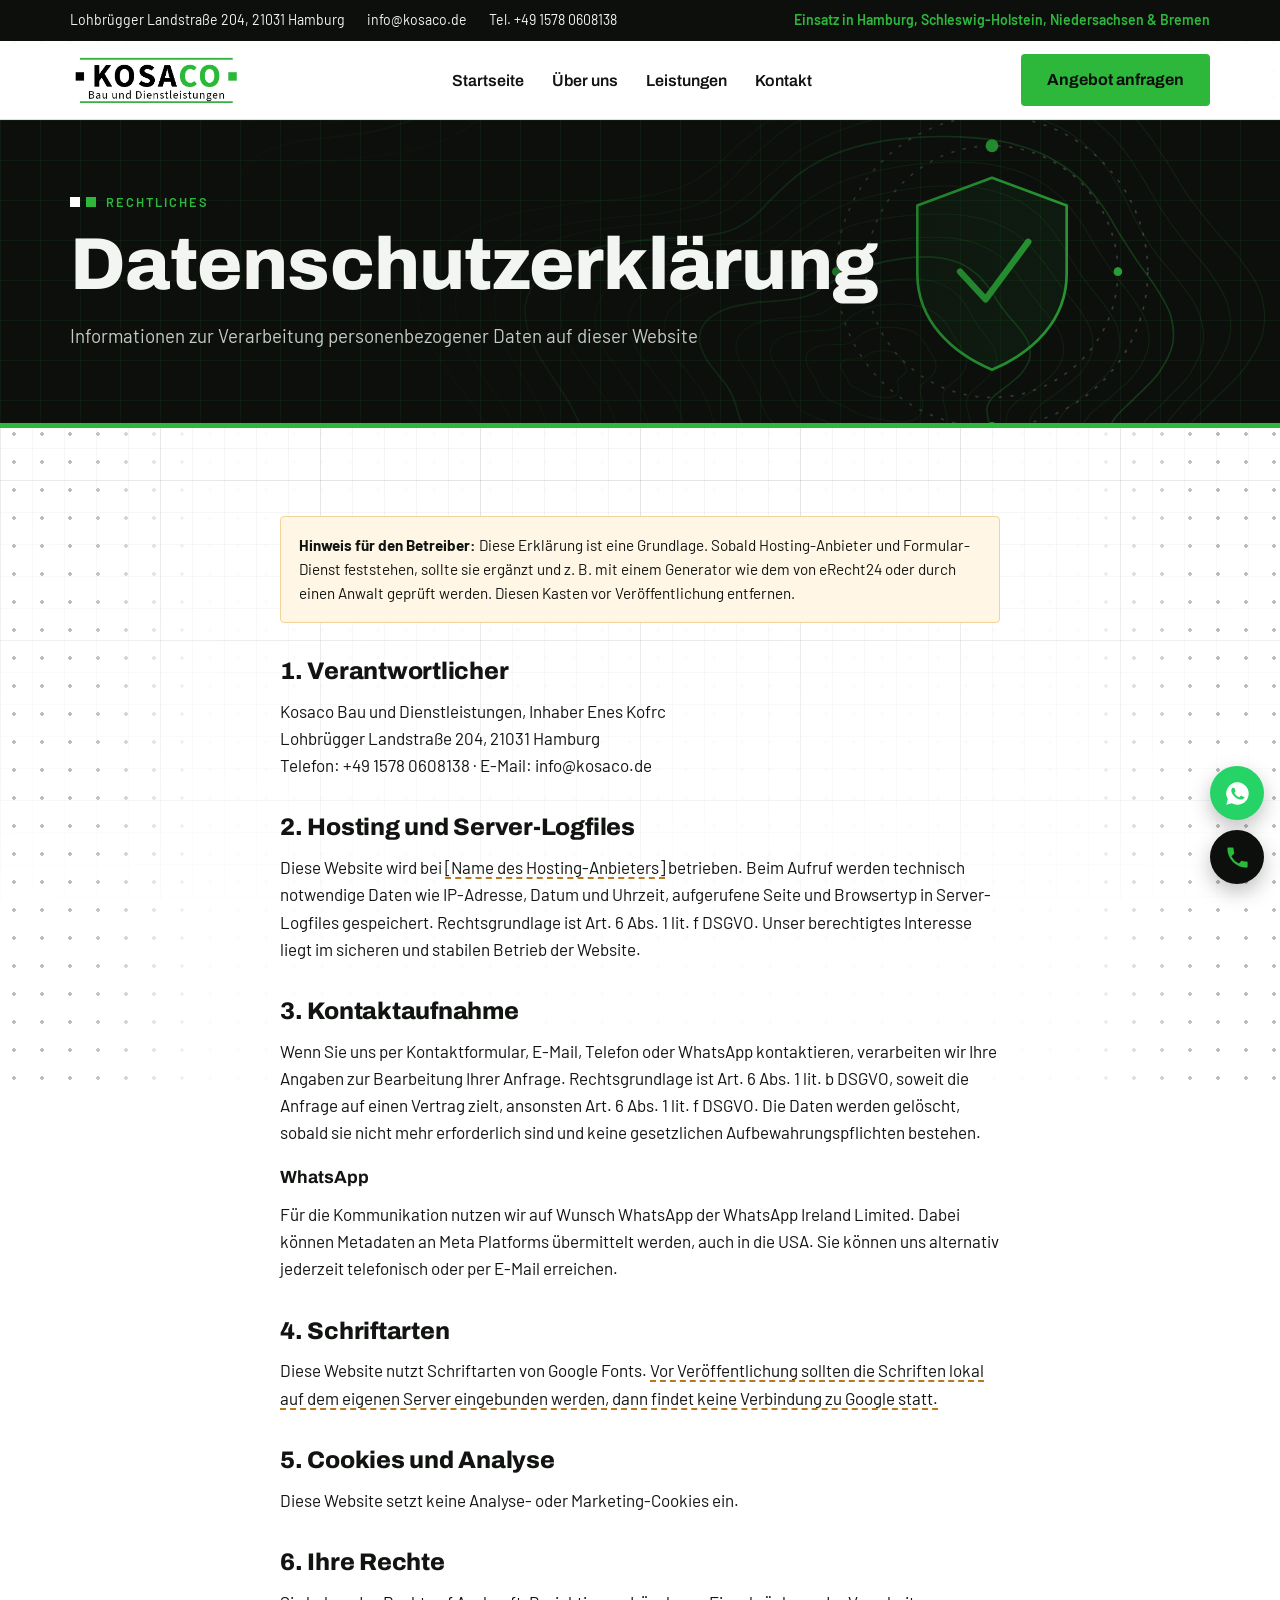
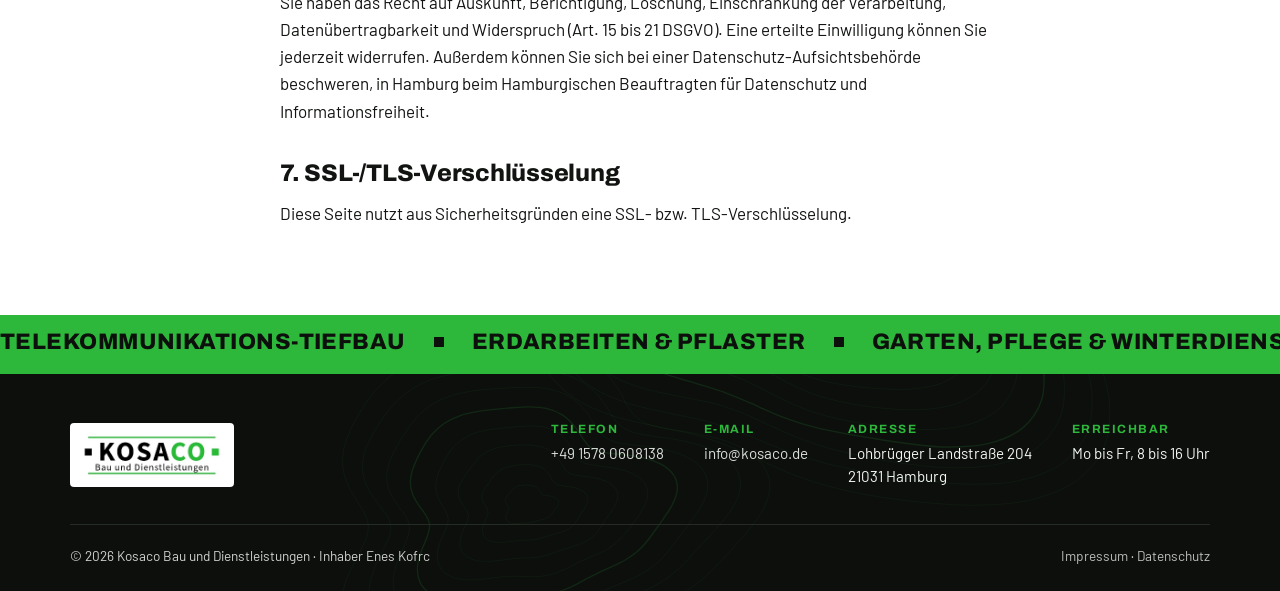
==== datenschutz.html @ e0d82b00 "Add files via upload" ====
<!doctype html>
<html lang="de">
<head>
<meta charset="utf-8">
<meta name="viewport" content="width=device-width, initial-scale=1, viewport-fit=cover">
<title>Datenschutz · Kosaco</title>
<meta name="description" content="Datenschutzerklärung von Kosaco.">
<link rel="preconnect" href="https://fonts.googleapis.com">
<link rel="stylesheet" href="https://fonts.googleapis.com/css2?family=Archivo:wght@600;700;800&family=Barlow:wght@400;500;600&display=swap">
<link rel="stylesheet" href="styles.css">
</head>
<body>
<div class="topbar"><div class="wrap">
  <ul><li>Lohbrügger Landstraße 204, 21031 Hamburg</li><li><a href="mailto:info@kosaco.de">info@kosaco.de</a></li><li><a href="tel:+4915780608138">Tel. +49 1578 0608138</a></li></ul>
  <span class="em">Einsatz in Hamburg, Schleswig-Holstein, Niedersachsen &amp; Bremen</span>
</div></div>
<header class="site"><div class="wrap">
  <a class="logo" href="index.html" aria-label="Kosaco Startseite"><img src="logo.jpg" alt="KOSACO Bau und Dienstleistungen" width="631" height="211"></a>
  <nav class="main" id="nav" aria-label="Hauptmenü"><ul><li><a href="index.html">Startseite</a></li><li><a href="ueber-uns.html">Über uns</a></li><li><a href="leistungen.html">Leistungen</a></li><li><a href="kontakt.html">Kontakt</a></li></ul></nav>
  <div class="head-cta"><a class="btn btn-green" href="kontakt.html">Angebot anfragen</a>
  <button class="menu-btn" id="menuBtn" aria-expanded="false" aria-controls="nav">Menü</button></div>
</div></header>
<div class="pt pt-fade" aria-hidden="true"><span class="pt-bar"></span><img src="logo.jpg" alt=""></div>
<main data-fx="fade">
<div class="page-hero"><svg class="trasse hero-shield" viewBox="0 0 1200 300" preserveAspectRatio="xMaxYMid slice" aria-hidden="true">
  <g class="sh-orbit a"><circle class="sh-ring" cx="930" cy="150" r="118"/><circle class="sh-dot" cx="930" cy="32" r="6"/><circle class="sh-dot" cx="1048" cy="150" r="4"/></g>
  <g class="sh-orbit b"><circle class="sh-ring r2" cx="930" cy="150" r="146"/><circle class="sh-dot" cx="930" cy="296" r="5"/><circle class="sh-dot" cx="784" cy="150" r="4"/></g>
  <path class="sh-body" d="M930 62L1000 88V152C1000 196 968 226 930 242C892 226 860 196 860 152V88Z"/>
  <path class="sh-check" pathLength="1" d="M900 150L924 176L964 122"/>
</svg><div class="wrap">
  
  <span class="eyebrow">Rechtliches</span><h1>Datenschutzerklärung</h1><p class="lead">Informationen zur Verarbeitung personenbezogener Daten auf dieser Website</p></div></div>
<section><div class="wrap legal-text">
  <p class="note"><strong>Hinweis für den Betreiber:</strong> Diese Erklärung ist eine Grundlage. Sobald Hosting-Anbieter und Formular-Dienst feststehen, sollte sie ergänzt und z. B. mit einem Generator wie dem von eRecht24 oder durch einen Anwalt geprüft werden. Diesen Kasten vor Veröffentlichung entfernen.</p>
  <h2>1. Verantwortlicher</h2>
  <p>Kosaco Bau und Dienstleistungen, Inhaber Enes Kofrc<br>Lohbrügger Landstraße 204, 21031 Hamburg<br>Telefon: +49 1578 0608138 · E-Mail: info@kosaco.de</p>
  <h2>2. Hosting und Server-Logfiles</h2>
  <p>Diese Website wird bei <span class="ph">[Name des Hosting-Anbieters]</span> betrieben. Beim Aufruf werden technisch notwendige Daten wie IP-Adresse, Datum und Uhrzeit, aufgerufene Seite und Browsertyp in Server-Logfiles gespeichert. Rechtsgrundlage ist Art. 6 Abs. 1 lit. f DSGVO. Unser berechtigtes Interesse liegt im sicheren und stabilen Betrieb der Website.</p>
  <h2>3. Kontaktaufnahme</h2>
  <p>Wenn Sie uns per Kontaktformular, E-Mail, Telefon oder WhatsApp kontaktieren, verarbeiten wir Ihre Angaben zur Bearbeitung Ihrer Anfrage. Rechtsgrundlage ist Art. 6 Abs. 1 lit. b DSGVO, soweit die Anfrage auf einen Vertrag zielt, ansonsten Art. 6 Abs. 1 lit. f DSGVO. Die Daten werden gelöscht, sobald sie nicht mehr erforderlich sind und keine gesetzlichen Aufbewahrungspflichten bestehen.</p>
  <h3>WhatsApp</h3>
  <p>Für die Kommunikation nutzen wir auf Wunsch WhatsApp der WhatsApp Ireland Limited. Dabei können Metadaten an Meta Platforms übermittelt werden, auch in die USA. Sie können uns alternativ jederzeit telefonisch oder per E-Mail erreichen.</p>
  <h2>4. Schriftarten</h2>
  <p>Diese Website nutzt Schriftarten von Google Fonts. <span class="ph">Vor Veröffentlichung sollten die Schriften lokal auf dem eigenen Server eingebunden werden, dann findet keine Verbindung zu Google statt.</span></p>
  <h2>5. Cookies und Analyse</h2>
  <p>Diese Website setzt keine Analyse- oder Marketing-Cookies ein.</p>
  <h2>6. Ihre Rechte</h2>
  <p>Sie haben das Recht auf Auskunft, Berichtigung, Löschung, Einschränkung der Verarbeitung, Datenübertragbarkeit und Widerspruch (Art. 15 bis 21 DSGVO). Eine erteilte Einwilligung können Sie jederzeit widerrufen. Außerdem können Sie sich bei einer Datenschutz-Aufsichtsbehörde beschweren, in Hamburg beim Hamburgischen Beauftragten für Datenschutz und Informationsfreiheit.</p>
  <h2>7. SSL-/TLS-Verschlüsselung</h2>
  <p>Diese Seite nutzt aus Sicherheitsgründen eine SSL- bzw. TLS-Verschlüsselung.</p>
</div></section>
</main>
<div class="marquee mq-green" aria-hidden="true"><div class="mq-track"><div class="mq-set"><span>Telekommunikations-Tiefbau</span><i></i><span>Erdarbeiten &amp; Pflaster</span><i></i><span>Garten, Pflege &amp; Winterdienst</span><i></i><span>Rückbau &amp; Entrümpelung</span><i></i><span>Montage &amp; Baustellenservice</span><i></i><span>Hoch- &amp; Tiefbau</span><i></i><span>Ausbau &amp; Montage</span><i></i><span>Transport &amp; Logistik</span><i></i></div><div class="mq-set"><span>Telekommunikations-Tiefbau</span><i></i><span>Erdarbeiten &amp; Pflaster</span><i></i><span>Garten, Pflege &amp; Winterdienst</span><i></i><span>Rückbau &amp; Entrümpelung</span><i></i><span>Montage &amp; Baustellenservice</span><i></i><span>Hoch- &amp; Tiefbau</span><i></i><span>Ausbau &amp; Montage</span><i></i><span>Transport &amp; Logistik</span><i></i></div></div></div>
<footer class="site"><div class="wrap">
  <div class="f-top">
    <span class="f-logo"><img src="logo.jpg" alt="KOSACO Bau und Dienstleistungen" width="631" height="211"></span>
    <dl class="f-info">
      <div><dt>Telefon</dt><dd><a href="tel:+4915780608138">+49 1578 0608138</a></dd></div>
      <div><dt>E-Mail</dt><dd><a href="mailto:info@kosaco.de">info@kosaco.de</a></dd></div>
      <div><dt>Adresse</dt><dd>Lohbrügger Landstraße 204<br>21031 Hamburg</dd></div>
      <div><dt>Erreichbar</dt><dd>Mo bis Fr, 8 bis 16 Uhr</dd></div>
    </dl>
  </div>
  <div class="legal"><span>© 2026 Kosaco Bau und Dienstleistungen · Inhaber Enes Kofrc</span>
  <span><a href="impressum.html">Impressum</a> · <a href="datenschutz.html">Datenschutz</a></span></div>
</div></footer>
<div class="float" aria-label="Schnellkontakt">
  <a class="wa" href="https://wa.me/4915780608138" aria-label="WhatsApp schreiben"><svg viewBox="0 0 24 24" fill="#fff"><path d="M12 2a10 10 0 00-8.6 15.1L2 22l5-1.3A10 10 0 1012 2zm5.4 14.2c-.2.6-1.3 1.2-1.8 1.2-.5.1-1 .1-3.3-.8-2.8-1.2-4.6-4-4.7-4.2-.1-.2-1.1-1.5-1.1-2.9s.7-2 1-2.3c.2-.3.5-.3.7-.3h.5c.2 0 .4 0 .6.5l.9 2.1c.1.2.1.4 0 .5l-.4.6-.4.4c-.1.1-.3.3-.1.6.2.3.8 1.3 1.7 2.1 1.2 1 2.1 1.4 2.4 1.5.3.1.5.1.6-.1l.9-1c.2-.3.4-.2.7-.1l2 1c.3.1.5.2.5.3.1.2.1.6-.1 1.1z"/></svg></a>
  <a class="tel" href="tel:+4915780608138" aria-label="Anrufen"><svg viewBox="0 0 24 24" fill="#2DB83B"><path d="M6.6 10.8a15.1 15.1 0 006.6 6.6l2.2-2.2c.3-.3.7-.4 1-.2 1.1.4 2.3.6 3.6.6.6 0 1 .4 1 1V20c0 .6-.4 1-1 1A17 17 0 013 4c0-.6.4-1 1-1h3.5c.6 0 1 .4 1 1 0 1.3.2 2.5.6 3.6.1.3 0 .7-.2 1z"/></svg></a>
</div>
<script src="site.js"></script>
</body>
</html>
---- styles.css ----
/* Layout: Querschnitt-Prinzip – Oberfläche (Garten) oben, Trasse unten; Logo-Grün als einziges Signal, Logo-Leisten als Gliederung */
:root{
  --bg:#FFFFFF; --bg-2:#F3F6F2; --ink:#111411; --muted:#535C55; --line:#DCE3DA;
  --green:#2DB83B; --green-ink:#1D8A2A; --green-soft:#E6F5E7; --black:#0D0F0D; --on-black:#F2F5F1;
  --soil-1:#4F3C2B; --soil-2:#80623F; --soil-3:#C7AC7D; --soil-4:#A7A194;
  --ph:#B7791F;
  --f-display:"Archivo","Arial Black",Arial,sans-serif;
  --f-body:"Barlow","Segoe UI",Helvetica,Arial,sans-serif;
  --r:4px; --wrap:1180px;
  color-scheme:light;
}
*{box-sizing:border-box}
html{scroll-behavior:smooth}
@media (prefers-reduced-motion:reduce){html{scroll-behavior:auto}*{transition:none!important}}
body{background:var(--bg);color:var(--ink);font:400 17px/1.6 var(--f-body);margin:0}
a{color:inherit}
img{max-width:100%}
:focus-visible{outline:3px solid var(--green);outline-offset:2px}
.wrap{max-width:var(--wrap);margin-inline:auto;padding-inline:20px}
h1,h2,h3{font-family:var(--f-display);line-height:1.04;text-wrap:balance;margin:0}
h1{font-size:clamp(2.5rem,6vw,4.6rem);font-weight:800;letter-spacing:-.01em}
h2{font-size:clamp(1.9rem,3.8vw,2.8rem);font-weight:800;letter-spacing:-.01em}
h3{font-size:1.25rem;font-weight:700}
p{margin:0}
.lead{font-size:1.17rem;color:var(--muted);max-width:40em}
.green{color:var(--green-ink)}

/* Eyebrow mit den Quadraten aus dem Logo */
.eyebrow{font:600 .8rem/1 var(--f-body);letter-spacing:.16em;text-transform:uppercase;color:var(--green-ink);display:inline-flex;gap:10px;align-items:center}
.eyebrow::before{content:"";width:10px;height:10px;background:var(--black);box-shadow:16px 0 0 var(--green)}
.eyebrow::before{margin-right:16px}
.ph{border-bottom:2px dashed var(--ph)}

.btn{display:inline-flex;align-items:center;gap:10px;font:700 1rem/1 var(--f-display);text-decoration:none;padding:16px 24px;border-radius:var(--r);border:2px solid transparent;cursor:pointer;transition:transform .15s,background .15s}
.btn:hover{transform:translateY(-2px)}
.btn-green{background:var(--green);color:var(--black)}
.btn-green:hover{background:#3BCB49}
.btn-black{background:var(--black);color:var(--on-black)}
.btn-ghost{border-color:currentColor;background:transparent}
.actions{display:flex;flex-wrap:wrap;gap:14px}

/* Topbar */
.topbar{background:var(--black);color:var(--on-black);font-size:.88rem}
.topbar .wrap{display:flex;flex-wrap:wrap;gap:6px 26px;justify-content:space-between;padding-block:9px}
.topbar ul{display:flex;flex-wrap:wrap;gap:6px 22px;list-style:none;margin:0;padding:0}
.topbar a{text-decoration:none}
.topbar .em{color:var(--green);font-weight:600}

/* Header */
header.site{position:sticky;top:env(safe-area-inset-top,0px);z-index:20;background:var(--bg);border-bottom:1px solid var(--line)}
header.site .wrap{display:flex;align-items:center;justify-content:space-between;gap:20px;padding-block:10px;position:relative}
.logo img{display:block;height:58px;width:auto}
nav.main ul{display:flex;gap:28px;list-style:none;margin:0;padding:0}
nav.main a{text-decoration:none;font:600 1rem/1 var(--f-display);padding-block:8px;border-bottom:3px solid transparent}
nav.main a:hover{border-color:var(--line)}
nav.main a[aria-current="page"]{border-color:var(--green)}
.head-cta{display:flex;align-items:center;gap:14px}
.menu-btn{display:none;background:none;border:2px solid var(--ink);color:var(--ink);border-radius:var(--r);padding:8px 12px;font:700 .9rem var(--f-display);cursor:pointer}
@media (max-width:960px){
  .menu-btn{display:block}
  .head-cta .btn{display:none}
  nav.main{display:none;position:absolute;left:0;right:0;top:100%;background:var(--bg);border-bottom:1px solid var(--line)}
  nav.main.open{display:block}
  nav.main ul{flex-direction:column;gap:0;padding:6px 20px 16px}
  nav.main li a{display:block;padding:14px 0;border-bottom:1px solid var(--line)}
  nav.main a[aria-current="page"]{color:var(--green-ink)}
  .logo img{height:46px}
}

/* Sections */
section{padding-block:88px}
.alt{background:var(--bg-2);border-block:1px solid var(--line)}
.sec-head{display:grid;gap:16px;max-width:720px;margin-bottom:44px}
.sec-head p{color:var(--muted);font-size:1.08rem}
.rule{height:5px;background:var(--green);border:0;margin:0}

/* Page hero (Unterseiten) */
.page-hero{padding-block:64px 56px;background:var(--bg-2);border-bottom:1px solid var(--line)}
.page-hero .wrap{display:grid;gap:18px}
.crumbs{font-size:.85rem;color:var(--muted)}
.crumbs a{text-decoration:none}
.crumbs a:hover{text-decoration:underline}

/* Home hero */
.hero{padding-block:56px 0;overflow:hidden}
.hero .wrap{display:grid;grid-template-columns:1.05fr 1fr;gap:40px;align-items:end}
.hero-copy{padding-bottom:64px;display:grid;gap:22px;min-width:0}
.hero h1{font-size:clamp(2.8rem,6.6vw,5.2rem)}
.hero-fig{position:relative;min-width:0}
@media (max-width:900px){.hero .wrap{grid-template-columns:1fr}.hero-copy{padding-bottom:8px}.hero-panel{margin-bottom:40px}}


/* Regionen */
.regions{display:flex;flex-wrap:wrap;gap:10px}
.regions span{font:700 .95rem var(--f-display);padding:9px 16px;border:2px solid var(--black);border-radius:var(--r)}

/* Cards / services */
.grid-3{display:grid;grid-template-columns:repeat(3,1fr);gap:20px}
.svc{background:var(--bg);border:1px solid var(--line);border-radius:var(--r);padding:26px;display:flex;flex-direction:column;gap:12px;min-width:0;text-decoration:none;transition:border-color .15s,transform .15s}
a.svc:hover{border-color:var(--green);transform:translateY(-2px)}
.svc.focus{background:var(--black);color:var(--on-black);border-color:var(--black)}
.svc.focus p{color:#C4CCC5}
.svc-ico{width:50px;height:50px;border-radius:var(--r);background:var(--green-soft);display:grid;place-items:center}
.svc.focus .svc-ico{background:var(--green)}
.svc-ico svg{width:28px;height:28px;stroke:var(--green-ink);fill:none;stroke-width:2;stroke-linecap:round;stroke-linejoin:round}
.svc.focus .svc-ico svg{stroke:var(--black)}
.svc p{color:var(--muted)}
.svc .more{margin-top:auto;font:700 .95rem var(--f-display);color:var(--green-ink)}
.svc.focus .more{color:var(--green)}
.tag{display:inline-block;align-self:flex-start;font-size:.72rem;font-weight:700;letter-spacing:.12em;text-transform:uppercase;background:var(--green);color:var(--black);padding:4px 8px;border-radius:2px}
@media (max-width:980px){.grid-3{grid-template-columns:repeat(2,1fr)}}
@media (max-width:620px){.grid-3{grid-template-columns:1fr}}

/* Band */
.band{background:var(--black);color:var(--on-black);border-top:5px solid var(--green)}
.band .wrap{display:flex;flex-wrap:wrap;gap:24px;align-items:center;justify-content:space-between;padding-block:56px}
.band h2{max-width:22ch;font-size:clamp(1.7rem,3.2vw,2.5rem)}
.band .btn-ghost{color:var(--on-black)}

/* Split */
.split{display:grid;grid-template-columns:1fr 1fr;gap:56px;align-items:start}
.split > *{min-width:0}
.stack{display:grid;gap:18px}
.stack p{max-width:62ch}
@media (max-width:860px){.split{grid-template-columns:1fr;gap:36px}}

/* Task list */
.tasks{list-style:none;margin:0;padding:0;border-top:2px solid var(--black)}
.tasks li{display:grid;grid-template-columns:28px 1fr;gap:14px;padding-block:16px;border-bottom:1px solid var(--line)}
.tasks li::before{content:"";width:12px;height:12px;background:var(--green);margin-top:7px}
.tasks strong{display:block;font:700 1.08rem var(--f-display)}
.tasks span{color:var(--muted);font-size:.97rem}

/* Stats */
.stats{display:grid;grid-template-columns:repeat(3,1fr);border-top:2px solid var(--black)}
.stat{padding:24px 20px 0 0;display:grid;gap:4px}
.stat b{font:800 clamp(2.6rem,5vw,3.8rem)/1 var(--f-display);font-variant-numeric:tabular-nums}
.stat b em{font-style:normal;color:var(--green)}
.stat span{color:var(--muted);text-transform:uppercase;letter-spacing:.1em;font-size:.8rem;font-weight:600}
@media (max-width:620px){.stats{grid-template-columns:1fr}}

/* Process */
.process{background:var(--bg);border:1px solid var(--line);border-radius:var(--r);padding:28px}
.process ol{list-style:none;margin:18px 0 0;padding:0}
.process li{display:grid;grid-template-columns:48px 1fr;gap:12px;padding-block:15px;border-top:1px solid var(--line)}
.process li b{font:800 1.7rem/1 var(--f-display);color:var(--green-ink)}
.process li strong{display:block;font:700 1.08rem var(--f-display)}
.process li span{color:var(--muted);font-size:.95rem}

/* Timeline */
.timeline{list-style:none;margin:0;padding:0;position:relative}
.timeline::before{content:"";position:absolute;left:62px;top:6px;bottom:6px;width:3px;background:var(--line)}
.timeline li{display:grid;grid-template-columns:62px 1fr;gap:28px;padding-bottom:30px;position:relative}
.timeline li::after{content:"";position:absolute;left:56px;top:6px;width:15px;height:15px;background:var(--black);border:3px solid var(--bg)}
.timeline li.now::after{background:var(--green)}
.timeline time{font:800 1.1rem var(--f-display);font-variant-numeric:tabular-nums;padding-top:2px}
.timeline strong{display:block;font:700 1.2rem var(--f-display)}
.timeline span{color:var(--muted)}

/* Values */
.values{display:grid;grid-template-columns:repeat(3,1fr);gap:0;border-top:2px solid var(--black)}
.value{padding:24px 24px 0 0;display:grid;gap:8px;align-content:start}
.value p{color:var(--muted)}
@media (max-width:760px){.values{grid-template-columns:1fr}.value{padding-right:0}}

/* Leistungs-Detail */
.detail{display:grid;grid-template-columns:300px 1fr;gap:48px;padding-block:52px;border-top:1px solid var(--line);scroll-margin-top:100px}
.detail:first-child{border-top:0;padding-top:0}
.detail aside{display:grid;gap:14px;align-content:start}
.detail .chips{display:flex;flex-wrap:wrap;gap:8px}
.detail .chips span{font-size:.85rem;font-weight:600;padding:5px 12px;border-radius:99px;background:var(--green-soft);color:var(--green-ink)}
.detail .body{display:grid;gap:16px;min-width:0}
.detail ul.bul{margin:0;padding-left:1.1em;display:grid;gap:6px}
.detail ul.bul li::marker{color:var(--green)}
@media (max-width:860px){.detail{grid-template-columns:1fr;gap:20px}}

/* Gallery placeholders */
.gallery{display:grid;grid-template-columns:repeat(4,1fr);grid-auto-rows:200px;gap:14px}
.tile{position:relative;border-radius:var(--r);overflow:hidden;border:2px dashed var(--line);display:flex;flex-direction:column;justify-content:flex-end;padding:16px;background:var(--bg-2)}
.tile.big{grid-column:span 2;grid-row:span 2}
.tile .pat{position:absolute;inset:0;opacity:.55}
.tile .cap{position:relative;background:var(--bg);border-radius:var(--r);padding:10px 14px;display:grid;gap:2px}
.tile .cap b{font:700 1rem var(--f-display)}
.tile .cap span{font-size:.82rem;color:var(--muted)}
.pat-trench{background:linear-gradient(180deg,var(--green) 0 12%,var(--soil-1) 12% 40%,var(--soil-2) 40% 70%,var(--soil-3) 70%)}
.pat-paver{background:linear-gradient(90deg,transparent 46px,var(--bg) 46px 50px) 0 0/50px 26px,linear-gradient(0deg,transparent 22px,var(--bg) 22px 26px) 0 0/50px 26px,var(--soil-4)}
.pat-stripe{background:repeating-linear-gradient(45deg,var(--soil-4) 0 10px,var(--line) 10px 20px)}
@media (max-width:860px){.gallery{grid-template-columns:repeat(2,1fr)}}
@media (max-width:520px){.gallery{grid-template-columns:1fr}.tile.big{grid-column:auto;grid-row:span 1}}

/* Contact */
.c-info{display:grid;gap:22px;align-content:start}
.c-row{display:grid;gap:2px}
.c-row small{text-transform:uppercase;letter-spacing:.12em;font-weight:600;color:var(--muted);font-size:.75rem}
.c-row strong{font:700 1.35rem var(--f-display);overflow-wrap:anywhere}
.c-row a{text-decoration:none}
.copy{font:600 .8rem var(--f-body);background:none;border:1px solid var(--line);border-radius:var(--r);padding:4px 10px;cursor:pointer;justify-self:start;color:var(--ink)}
form.quote{background:var(--bg-2);border:1px solid var(--line);border-radius:var(--r);padding:28px;display:grid;gap:16px}
.f2{display:grid;grid-template-columns:1fr 1fr;gap:16px}
label{display:grid;gap:6px;font-weight:600;font-size:.9rem}
input,select,textarea{font:inherit;font-weight:400;color:var(--ink);background:var(--bg);border:1px solid #C7D0C5;border-radius:var(--r);padding:12px 14px;width:100%}
textarea{min-height:130px;resize:vertical}
.chips-in{display:flex;flex-wrap:wrap;gap:8px}
.chips-in label{display:inline-flex;align-items:center;gap:8px;border:1px solid #C7D0C5;border-radius:99px;padding:7px 14px;background:var(--bg);font-weight:500;cursor:pointer}
.chips-in input{width:auto;accent-color:var(--green-ink)}
.form-msg{font-weight:600;color:var(--green-ink)}
@media (max-width:520px){.f2{grid-template-columns:1fr}}

/* Legal */
.legal-text{max-width:760px;display:grid;gap:14px}
.legal-text h2{font-size:1.5rem;margin-top:22px}
.legal-text h3{font-size:1.1rem;margin-top:8px}
.note{background:#FFF6E5;border:1px solid #F0D49A;border-radius:var(--r);padding:16px 18px;font-size:.95rem}

/* Footer */
footer.site{background:var(--black);color:var(--on-black);padding-block:60px 26px;font-size:.95rem;border-top:5px solid var(--green)}
footer.site .cols{display:grid;grid-template-columns:1.4fr 1fr 1fr 1fr;gap:36px}
footer.site h4{font:700 .95rem var(--f-display);letter-spacing:.12em;text-transform:uppercase;margin:0 0 14px;color:var(--green)}
footer.site ul{list-style:none;margin:0;padding:0;display:grid;gap:8px}
footer.site a{text-decoration:none;opacity:.9}
footer.site a:hover{opacity:1;text-decoration:underline}
.f-logo{background:#fff;border-radius:var(--r);padding:8px 10px;display:inline-block}
.f-logo img{display:block;height:48px;width:auto}
footer.site .legal{display:flex;flex-wrap:wrap;gap:10px 24px;justify-content:space-between;margin-top:44px;padding-top:20px;border-top:1px solid #2A302A;font-size:.85rem;opacity:.85}
@media (max-width:900px){footer.site .cols{grid-template-columns:1fr 1fr}}
@media (max-width:520px){footer.site .cols{grid-template-columns:1fr}}

/* Floating contact */
.float{position:fixed;right:16px;bottom:calc(16px + env(safe-area-inset-bottom,0px));z-index:30;display:flex;flex-direction:column;gap:10px}
.float a{width:54px;height:54px;border-radius:50%;display:grid;place-items:center;box-shadow:0 8px 20px rgba(0,0,0,.25)}
.float .wa{background:#25D366}
.float .tel{background:var(--black)}
.float svg{width:27px;height:27px}

/* ===== Bewegung ===== */
/* Laufbänder */
.marquee{overflow:hidden;white-space:nowrap;padding-block:16px;font:800 clamp(1.05rem,2vw,1.4rem)/1 var(--f-display);text-transform:uppercase;letter-spacing:.02em}
.mq-green{background:var(--green);color:var(--black)}
.mq-black{background:var(--black);color:var(--on-black)}
.mq-track{display:flex;width:max-content;animation:mq 38s linear infinite}
.mq-rev .mq-track{animation-direction:reverse;animation-duration:30s}
.marquee:hover .mq-track{animation-play-state:paused}
.mq-set{display:flex;align-items:center;gap:28px;padding-right:28px}
.mq-set i{width:10px;height:10px;flex:none;background:currentColor}
.mq-black .mq-set i{background:var(--green)}
@keyframes mq{to{transform:translateX(-50%)}}

/* Seitenwechsel: schwarzes Paneel mit Logo-Leiste, je Seite andere Richtung */
.pt{position:fixed;inset:0;z-index:100;background:var(--black);display:grid;place-items:center;pointer-events:none;animation:.6s cubic-bezier(.7,0,.2,1) .2s both}
.pt img{width:min(240px,55vw);background:#fff;padding:10px 14px;border-radius:4px;animation:ptLogo .5s ease both}
.pt-bar{position:absolute;left:0;right:0;top:50%;height:6px;background:var(--green);transform-origin:left;animation:ptBar .45s ease both}
.pt-up{animation-name:ptUp}.pt-down{animation-name:ptDown}.pt-left{animation-name:ptLeft}.pt-right{animation-name:ptRight}.pt-zoom{animation-name:ptZoom}.pt-fade{animation-name:ptFade;animation-duration:.4s}
@keyframes ptUp{to{transform:translateY(-100%)}}
@keyframes ptDown{to{transform:translateY(100%)}}
@keyframes ptLeft{to{transform:translateX(-100%)}}
@keyframes ptRight{to{transform:translateX(100%)}}
@keyframes ptZoom{to{clip-path:circle(0% at 50% 50%)}}
@keyframes ptFade{to{opacity:0}}
@keyframes ptBar{from{transform:scaleX(0)}to{transform:scaleX(1)}}
@keyframes ptLogo{from{opacity:0;transform:scale(.9)}}
.pt.leaving{animation:ptIn .35s cubic-bezier(.7,0,.2,1) both!important}
@keyframes ptIn{from{transform:translateY(100%)}to{transform:none}}
.pt{clip-path:circle(150% at 50% 50%)}

/* Inhalte je Seite unterschiedlich einfliegen */
[data-fx] .page-hero .wrap > *, [data-fx] .hero-copy > *{animation:.7s cubic-bezier(.2,.7,.2,1) both}
[data-fx="up"] .hero-copy > *{animation-name:inUp}
[data-fx="left"] .page-hero .wrap > *{animation-name:inLeft}
[data-fx="down"] .page-hero .wrap > *{animation-name:inDown}
[data-fx="right"] .page-hero .wrap > *{animation-name:inRight}
[data-fx="zoom"] .page-hero .wrap > *{animation-name:inZoom}
[data-fx="fade"] .page-hero .wrap > *{animation-name:inFade}
.hero-copy > :nth-child(1),.page-hero .wrap > :nth-child(1){animation-delay:.45s}
.hero-copy > :nth-child(2),.page-hero .wrap > :nth-child(2){animation-delay:.55s}
.hero-copy > :nth-child(3),.page-hero .wrap > :nth-child(3){animation-delay:.65s}
.hero-copy > :nth-child(4),.page-hero .wrap > :nth-child(4){animation-delay:.75s}
@keyframes inUp{from{opacity:0;transform:translateY(30px)}}
@keyframes inDown{from{opacity:0;transform:translateY(-30px)}}
@keyframes inLeft{from{opacity:0;transform:translateX(-50px)}}
@keyframes inRight{from{opacity:0;transform:translateX(50px)}}
@keyframes inZoom{from{opacity:0;transform:scale(.94)}}
@keyframes inFade{from{opacity:0}}


/* Beim Scrollen auftauchen (nur Elemente unterhalb des ersten Bildschirms) */
.rv{opacity:0;transform:translateY(28px);transition:opacity .7s ease,transform .7s cubic-bezier(.2,.7,.2,1)}
.rv.rv-l{transform:translateX(-40px)}
.rv.in{opacity:1;transform:none}

/* Kleine Hover-Momente */
.btn .arr{transition:transform .2s}
.btn:hover .arr{transform:translateX(4px)}
a.svc:hover .svc-ico svg{animation:wiggle .5s ease}
@keyframes wiggle{30%{transform:rotate(-10deg)}60%{transform:rotate(8deg)}}
.float .wa{animation:pulse 2.6s ease-out 3s infinite}
@keyframes pulse{0%{box-shadow:0 0 0 0 rgba(37,211,102,.55),0 8px 20px rgba(0,0,0,.25)}70%,100%{box-shadow:0 0 0 16px rgba(37,211,102,0),0 8px 20px rgba(0,0,0,.25)}}
nav.main a{transition:border-color .2s}

@media (prefers-reduced-motion:reduce){
  .pt{display:none}
  .mq-track{animation:none}
  .rv{opacity:1;transform:none}
  *{animation:none!important}
}

/* ===== Hintergründe: Lageplan-Raster, Höhenlinien, Trassen ===== */
:root{--grid:rgba(17,20,17,.045);--grid-major:rgba(17,20,17,.075)}
body{position:relative;isolation:isolate}
body::before{content:"";position:fixed;inset:0;z-index:-1;pointer-events:none;
  background:
    linear-gradient(var(--grid-major) 1px,transparent 1px) 0 0/160px 160px,
    linear-gradient(90deg,var(--grid-major) 1px,transparent 1px) 0 0/160px 160px,
    linear-gradient(var(--grid) 1px,transparent 1px) 0 0/32px 32px,
    linear-gradient(90deg,var(--grid) 1px,transparent 1px) 0 0/32px 32px;
  -webkit-mask-image:radial-gradient(ellipse 120% 90% at 50% 30%,#000 30%,transparent 95%);
          mask-image:radial-gradient(ellipse 120% 90% at 50% 30%,#000 30%,transparent 95%)}
header.site{background:rgba(255,255,255,.88);-webkit-backdrop-filter:blur(10px);backdrop-filter:blur(10px)}

/* Startseiten-Hero: Höhenlinien + grüner Lichtkegel, der der Maus folgt */
.hero{position:relative}
.hero::before{content:"";position:absolute;inset:-10% -5%;z-index:-1;background:url(topo-light.svg) center/cover no-repeat;animation:drift 60s ease-in-out infinite alternate}
.glow{position:absolute;inset:0;z-index:-1;pointer-events:none;
  background:radial-gradient(520px circle at var(--mx,70%) var(--my,30%),rgba(45,184,59,.16),transparent 65%);transition:background .2s}
@keyframes drift{to{transform:translate(-3%,2%) scale(1.06)}}

/* Wechselnde Abschnitte mit Höhenlinien */
.alt{position:relative;overflow:hidden;background:rgba(243,246,242,.82)}
.alt::before{content:"";position:absolute;inset:0;z-index:-1;background:url(topo-light.svg) right -20% center/120% auto no-repeat;opacity:.9}
section.alt > .wrap{position:relative}

/* Unterseiten-Kopf: dunkel, mit Höhenlinien und laufender Kabeltrasse */
.page-hero{position:relative;overflow:hidden;background:var(--black);color:var(--on-black);border-bottom:5px solid var(--green);padding-block:76px 72px}
.page-hero::before{content:"";position:absolute;inset:-10%;background:url(topo-dark.svg) center/cover no-repeat;animation:drift 50s ease-in-out infinite alternate}
.page-hero::after{content:"";position:absolute;inset:0;pointer-events:none;
  background:linear-gradient(rgba(45,184,59,.07) 1px,transparent 1px) 0 0/40px 40px,linear-gradient(90deg,rgba(45,184,59,.07) 1px,transparent 1px) 0 0/40px 40px,
  linear-gradient(90deg,var(--black) 15%,rgba(13,15,13,.55) 55%,transparent)}
.page-hero .wrap{position:relative;z-index:1}
.page-hero .lead{color:#C4CCC5}
.page-hero .crumbs{color:#9AA59C}
.page-hero .eyebrow{color:var(--green)}
.page-hero .eyebrow::before{background:#fff}
.trasse{position:absolute;inset:0;width:100%;height:100%;z-index:0;pointer-events:none}
.tr-base{fill:none;stroke:rgba(255,255,255,.14);stroke-width:14;stroke-linecap:round}
.tr-run{fill:none;stroke:var(--green);stroke-width:3;stroke-dasharray:14 12;animation:run 1.2s linear infinite,drawIn 1.6s ease .5s both}
.tr-nodes rect{fill:var(--green)}
.tr-nodes path{stroke:var(--green);stroke-width:2;stroke-dasharray:4 4;fill:none}
.tr-nodes .hs{fill:none;stroke:#fff;stroke-width:2}
.tr-nodes{animation:inFade .6s ease 1.6s both}
.tr-nodes rect:not(.hs){animation:blink 2.4s ease-in-out 2.2s infinite}
.tr-nodes rect:nth-of-type(2){animation-delay:3s}.tr-nodes rect:nth-of-type(3){animation-delay:3.8s}
@keyframes run{to{stroke-dashoffset:-26}}
@keyframes drawIn{from{opacity:0;clip-path:inset(0 100% 0 0)}to{opacity:1;clip-path:inset(0 0 0 0)}}
@keyframes blink{50%{fill:#fff}}
@media (max-width:700px){.trasse{opacity:.45}}

/* Dunkle Bänder: Höhenlinien + laufende Trassenmarkierung */
.band{position:relative;overflow:hidden}
.band::before{content:"";position:absolute;inset:0;background:url(topo-dark.svg) left center/cover no-repeat;opacity:.7}
.band::after{content:"";position:absolute;left:0;right:0;bottom:18px;height:3px;
  background:repeating-linear-gradient(90deg,var(--green) 0 18px,transparent 18px 34px);opacity:.55;animation:dash 1.4s linear infinite}
.band .wrap{position:relative;z-index:1}
@keyframes dash{to{background-position:34px 0}}

/* Footer */
footer.site{position:relative;overflow:hidden}
footer.site::before{content:"";position:absolute;inset:0;background:url(topo-dark.svg) right bottom/cover no-repeat;opacity:.45}
footer.site .wrap{position:relative}

/* Karten bleiben ruhig und lesbar über dem Raster */
.svc,.process,form.quote{box-shadow:0 1px 0 rgba(17,20,17,.04),0 12px 30px -18px rgba(17,20,17,.25)}

@media (prefers-reduced-motion:reduce){.hero::before,.page-hero::before{animation:none}}

/* ===== Startseite: Übersichts-Panel (ersetzt die frühere Schnitt-Grafik) ===== */
.hero-panel{background:var(--black);color:var(--on-black);border-radius:var(--r);border-top:5px solid var(--green);padding:28px;display:grid;gap:22px;margin-bottom:56px;box-shadow:0 20px 40px -24px rgba(0,0,0,.5);animation:inUp .7s cubic-bezier(.2,.7,.2,1) .8s both}
.hp-stats{display:grid;grid-template-columns:repeat(3,1fr);gap:12px;padding-bottom:20px;border-bottom:1px solid #2A302A}
.hp-stats b{display:block;font:800 clamp(1.7rem,3vw,2.4rem)/1 var(--f-display);color:var(--green);font-variant-numeric:tabular-nums}
.hp-stats span{display:block;margin-top:6px;font-size:.74rem;letter-spacing:.08em;text-transform:uppercase;color:#C4CCC5;font-weight:600}
.hp-list{list-style:none;margin:0;padding:0;display:grid;gap:10px}
.hp-list li{display:flex;align-items:center;gap:12px;font:700 1rem var(--f-display)}
.hp-list li::before{content:"";width:10px;height:10px;background:#fff;flex:none}
.hp-list li.p::before{background:var(--green)}
.hp-note{display:flex;align-items:center;gap:10px;font-size:.8rem;color:#9AA59C}
.hp-note::before{content:"";width:10px;height:10px;background:var(--green);flex:none}

/* ===== Leistungen: Gruppen und Partnerbetriebe ===== */
.tag-p{background:var(--green-soft);color:var(--green-ink)}
.group-head{display:grid;gap:10px;max-width:760px;margin:0 0 8px}
.group-head.second{margin-top:72px;padding-top:40px;border-top:5px solid var(--green)}
.group-head p{color:var(--muted);font-size:1.05rem}
.partner-box{background:var(--black);color:var(--on-black);border-top:5px solid var(--green);border-radius:var(--r);padding:32px;margin:28px 0 8px;display:grid;gap:22px;scroll-margin-top:100px}
.partner-box h3{font-size:1.5rem}
.pb-grid{display:grid;grid-template-columns:repeat(3,1fr);gap:24px}
.pb-grid div{display:grid;gap:6px;align-content:start}
.pb-grid b{font:700 1.05rem var(--f-display);color:var(--green)}
.pb-grid span{color:#C4CCC5;font-size:.97rem}
@media (max-width:860px){.pb-grid{grid-template-columns:1fr}}

.portrait{margin:0 0 8px;display:grid;gap:10px}
.portrait img{border-radius:10px 10px 0 0;width:100%;height:auto;max-height:420px;object-fit:cover;object-position:50% 25%;display:block;border-bottom:4px solid var(--green)}
.portrait figcaption{display:flex;gap:10px;align-items:baseline;font-size:.95rem}
.portrait figcaption span{color:var(--muted)}
.portrait{margin-top:20px}
.stack > .portrait{margin-top:0}

.hero-fig{display:grid;gap:14px;align-content:end}
.scene{width:100%;height:auto;display:block;overflow:visible}
.fig-key{display:flex;flex-wrap:wrap;gap:8px 22px;font-size:.8rem;font-weight:600}
.fig-key span{display:inline-flex;align-items:center;gap:8px}
.fig-key span::before{content:"";width:14px;height:10px;border:1.5px solid var(--green-ink);background:#fff}
.fig-key .k-par::before{background:var(--black);border-color:var(--black)}
.hero-panel{margin-bottom:56px}

/* Hero-Szene: Aufbau beim Laden, danach ruhige Bewegung */
.scene .a-line{stroke-dasharray:1;stroke-dashoffset:0;animation:sDraw 1s .15s cubic-bezier(.4,0,.2,1) backwards}
.scene .a-soil,.scene .a-grass{animation:sFade .6s .5s backwards}
.scene .a-exc{animation:sSlide .9s .5s cubic-bezier(.2,.8,.2,1) backwards}
.scene .a-house{animation:sRise .8s .85s cubic-bezier(.2,.8,.2,1) backwards}
.scene .a-tree{transform-origin:518px 218px;animation:sGrow .7s 1.2s cubic-bezier(.3,1.4,.5,1) backwards}
.scene .a-w1{animation:sRise .6s 1.5s cubic-bezier(.2,.8,.2,1) backwards}
.scene .a-w2{animation:sRise .6s 1.7s cubic-bezier(.2,.8,.2,1) backwards}
.scene .a-boom{transform-origin:88px 176px;animation:sDig 3.2s 2.4s ease-in-out infinite alternate}
.scene .wave{transform-origin:0 0;animation:sWave .7s 2.4s ease-in-out infinite alternate}
.scene .a-w1{transform-origin:0 0}
@keyframes sDraw{from{stroke-dashoffset:1}to{stroke-dashoffset:0}}
@keyframes sFade{from{opacity:0}to{opacity:1}}
@keyframes sSlide{from{opacity:0;transform:translateX(-60px)}to{opacity:1;transform:none}}
@keyframes sRise{from{opacity:0;transform:translateY(22px)}to{opacity:1;transform:none}}
@keyframes sGrow{from{opacity:0;transform:scale(.15)}to{opacity:1;transform:none}}
@keyframes sDig{from{transform:rotate(-5deg)}to{transform:rotate(6deg)}}
@keyframes sWave{from{transform:rotate(0)}to{transform:rotate(-55deg)}}
@media (prefers-reduced-motion:reduce){.scene *{animation:none!important}}

@media (min-width:981px){.grid-3 .svc.focus{grid-column:span 2}}

.grid-4{grid-template-columns:repeat(4,1fr)}
@media (min-width:981px){.grid-4 .svc.focus{grid-column:auto}}
@media (max-width:1100px) and (min-width:981px){.grid-4{grid-template-columns:repeat(2,1fr)}}

.callout{font-size:1.2rem;line-height:1.55;font-weight:600;color:var(--ink)}
.callout mark{background:var(--green-soft);color:var(--black);padding:0;box-decoration-break:clone;-webkit-box-decoration-break:clone;box-shadow:inset 0 -.4em 0 rgba(45,184,59,.35);background:transparent}

footer.site{padding-block:48px 24px}
.f-top{display:grid;grid-template-columns:auto 1fr;gap:40px 64px;align-items:center}
.f-info{display:grid;grid-template-columns:repeat(4,auto);gap:24px 40px;margin:0;justify-content:end}
.f-info dt{font:700 .75rem var(--f-display);letter-spacing:.12em;text-transform:uppercase;color:var(--green);margin-bottom:6px}
.f-info dd{margin:0;line-height:1.5}
footer.site .legal{margin-top:36px}
@media (max-width:1000px){.f-top{grid-template-columns:1fr}.f-info{grid-template-columns:repeat(2,minmax(0,1fr));justify-content:start}}
@media (max-width:520px){.f-info{grid-template-columns:1fr}}

/* Weiche Abschnittsübergänge statt harter Kanten */
.hero::before{-webkit-mask-image:linear-gradient(#000 55%,transparent 98%);mask-image:linear-gradient(#000 55%,transparent 98%)}
.hero{padding-bottom:24px}
.alt{border-block:0;background:linear-gradient(to bottom,rgba(243,246,242,0),rgba(243,246,242,.9) 110px,rgba(243,246,242,.9) calc(100% - 110px),rgba(243,246,242,0))}
.alt::before{-webkit-mask-image:linear-gradient(to bottom,transparent,#000 25%,#000 75%,transparent);mask-image:linear-gradient(to bottom,transparent,#000 25%,#000 75%,transparent)}

/* Lichtkegel: über die gesamte Seite, folgt der Maus */
.glow{position:fixed;inset:0;z-index:2;pointer-events:none;mix-blend-mode:multiply;
  background:radial-gradient(460px circle at var(--mx,70%) var(--my,30%),rgba(45,184,59,.2),transparent 65%)}

/* Lichtkegel dezenter */
.glow{background:radial-gradient(320px circle at var(--mx,70%) var(--my,30%),rgba(45,184,59,.09),transparent 65%)}

/* Sanft pulsierende Hauptbuttons */
.head-cta .btn-green,.band .actions .btn-green{animation:ctaPulse 2.8s ease-in-out infinite}
.head-cta .btn-green:hover,.band .actions .btn-green:hover{animation:none}
@keyframes ctaPulse{0%{box-shadow:0 0 0 0 rgba(45,184,59,.5)}70%{box-shadow:0 0 0 12px rgba(45,184,59,0)}100%{box-shadow:0 0 0 0 rgba(45,184,59,0)}}
@media (prefers-reduced-motion:reduce){.head-cta .btn-green,.band .actions .btn-green{animation:none}}

.detail .body .btn-green{animation:ctaPulse 2.8s ease-in-out infinite}
.detail .body .btn-green:hover{animation:none}
@media (prefers-reduced-motion:reduce){.detail .body .btn-green{animation:none}}
#quote{scroll-margin-top:110px}

/* ===== Entwurf B: durchgehende Trasse + fließende Höhenlinien ===== */
.hero::before,.alt::before{display:none}
.alt{background:linear-gradient(to bottom,rgba(243,246,242,0),rgba(243,246,242,.5) 110px,rgba(243,246,242,.5) calc(100% - 110px),rgba(243,246,242,0))}
body::after{content:"";position:fixed;inset:-8% -4%;z-index:-1;pointer-events:none;
  background:url(topo-light.svg) center/cover no-repeat;opacity:.85;transform:translate3d(0,var(--py,0px),0)}
.page-hero::before{opacity:.9}
#trasse-bg{position:absolute;left:0;top:0;width:100%;z-index:-1;pointer-events:none;overflow:visible}
#trasse-bg .tb-base{fill:none;stroke:rgba(17,20,17,.16);stroke-width:2;stroke-dasharray:3 7;stroke-linecap:round}
#trasse-bg .tb-run{fill:none;stroke:#2DB83B;stroke-width:3;stroke-linecap:round;filter:drop-shadow(0 0 5px rgba(45,184,59,.55))}
#trasse-bg .tb-stub{stroke:rgba(17,20,17,.18);stroke-width:2}
#trasse-bg .tb-node{fill:#fff;stroke:rgba(17,20,17,.35);stroke-width:2;transition:fill .3s,stroke .3s}
#trasse-bg .tb-node.on{fill:#2DB83B;stroke:#0D0F0D}
#trasse-bg .tb-end{fill:#0D0F0D;stroke:#2DB83B;stroke-width:3}
@media (max-width:700px){#trasse-bg{opacity:.7}}

/* ===== Seitenspezifische Hintergründe ===== */
#trasse-bg .tb-pipe1{fill:none;stroke:rgba(13,15,13,.55);stroke-width:2.5}
#trasse-bg .tb-pipe2{fill:none;stroke:rgba(17,20,17,.2);stroke-width:2.5}
/* Über uns: Vermessungsraster mit Passmarken, Höhenlinien driften seitlich */
html[data-page="about"] body::after{background:url(topo-light.svg) center/cover no-repeat;opacity:.55;transform:none;animation:driftX 90s ease-in-out infinite alternate}
@keyframes driftX{from{transform:translate3d(-2%,0,0) scale(1.05)}to{transform:translate3d(2%,0,0) scale(1.05)}}
/* Kontakt: Funkringe (Erreichbarkeit) statt Höhenlinien */
html[data-page="contact"] body::after{inset:0;transform:none;opacity:1;
  background:repeating-radial-gradient(circle at 88% 22%,transparent 0 58px,rgba(45,184,59,.2) 59px 61px);
  -webkit-mask-image:radial-gradient(circle at 88% 22%,#000 0,transparent 70%);mask-image:radial-gradient(circle at 88% 22%,#000 0,transparent 70%);
  animation:ringPulse 7s ease-in-out infinite alternate}
@keyframes ringPulse{from{transform:scale(1)}to{transform:scale(1.12)}}
/* Rechtliches: ruhig, nur ganz feine Höhenlinien */
@media (prefers-reduced-motion:reduce){html[data-page="about"] body::after,html[data-page="contact"] body::after,html[data-page="privacy"] body::after{animation:none}}

/* Über uns: Passmarken nur an den Rändern, im Textbereich kaum sichtbar */
html[data-page="about"]::after{content:"";position:fixed;inset:0;z-index:-1;pointer-events:none;
  background:url("data:image/svg+xml,%3Csvg xmlns='http://www.w3.org/2000/svg' width='160' height='160'%3E%3Cpath d='M0 0H10M0 0V10M160 0H150M160 0V10M0 160H10M0 160V150M160 160H150M160 160V150' stroke='%230D0F0D' stroke-opacity='.4' stroke-width='1.5' fill='none'/%3E%3C/svg%3E") 0 0/160px 160px;
  -webkit-mask-image:linear-gradient(90deg,#000 0,#000 calc(50% - 640px),rgba(0,0,0,.1) calc(50% - 560px),rgba(0,0,0,.1) calc(50% + 560px),#000 calc(50% + 640px),#000 100%);
          mask-image:linear-gradient(90deg,#000 0,#000 calc(50% - 640px),rgba(0,0,0,.1) calc(50% - 560px),rgba(0,0,0,.1) calc(50% + 560px),#000 calc(50% + 640px),#000 100%)}
/* Leistungen: Mauerwerk-Verband (Ziegel) an den Rändern, im Textbereich kaum sichtbar */
html[data-page="services"] body::after{inset:0 0 -25% 0;opacity:1;transform:translate3d(0,var(--py,0px),0);
  background:url("data:image/svg+xml,%3Csvg xmlns='http://www.w3.org/2000/svg' width='96' height='48'%3E%3Cg fill='none' stroke='%230D0F0D' stroke-opacity='.16' stroke-width='1.5'%3E%3Cpath d='M0 0H96M0 24H96M0 48H96'/%3E%3Cpath d='M0 0V24M48 0V24M24 24V48M72 24V48'/%3E%3C/g%3E%3Crect x='49.5' y='1.5' width='45' height='21' fill='%232DB83B' fill-opacity='.1'/%3E%3C/svg%3E") 0 0/96px 48px;
  -webkit-mask-image:linear-gradient(90deg,#000 0,#000 calc(50% - 680px),rgba(0,0,0,0) calc(50% - 430px),rgba(0,0,0,0) calc(50% + 430px),#000 calc(50% + 680px),#000 100%);
          mask-image:linear-gradient(90deg,#000 0,#000 calc(50% - 680px),rgba(0,0,0,0) calc(50% - 430px),rgba(0,0,0,0) calc(50% + 430px),#000 calc(50% + 680px),#000 100%)}

/* Leistungen: Höhenlinien in der Mitte, gehen weich in das Ziegelmuster über */
html[data-page="services"]::after{content:"";position:fixed;inset:-8% -4%;z-index:-1;pointer-events:none;
  background:url(topo-light.svg) center/cover no-repeat;opacity:.9;transform:translate3d(0,var(--py,0px),0);
  -webkit-mask-image:linear-gradient(90deg,transparent calc(50% - 760px),#000 calc(50% - 380px),#000 calc(50% + 380px),transparent calc(50% + 760px));
          mask-image:linear-gradient(90deg,transparent calc(50% - 760px),#000 calc(50% - 380px),#000 calc(50% + 380px),transparent calc(50% + 760px))}

/* Seiten-Kopf Leistungen: Mauer baut sich auf */
.hero-wall .hw-ground{stroke:rgba(255,255,255,.25);stroke-width:2;fill:none}
.hero-wall .bk{fill:rgba(45,184,59,.07);stroke:rgba(45,184,59,.6);stroke-width:1.6;animation:bkDrop .6s cubic-bezier(.2,.9,.3,1.2) both}
.hero-wall .bk.ac{fill:rgba(45,184,59,.9);stroke:#2DB83B}
@keyframes bkDrop{from{opacity:0;transform:translateY(-46px)}to{opacity:1;transform:none}}
/* Seiten-Kopf Kontakt: Funkringe mit Knoten */
.hero-signal .rg{fill:none;stroke:rgba(45,184,59,.55);stroke-width:2;transform-box:fill-box;transform-origin:center;animation:ringOut 5s ease-out infinite}
@keyframes ringOut{from{transform:scale(.35);opacity:.9}to{transform:scale(1.25);opacity:0}}
.hero-signal .ct-line{stroke:rgba(255,255,255,.25);stroke-width:1.5;stroke-dasharray:4 5}
.hero-signal .ct-node{fill:#0D0F0D;stroke:#2DB83B;stroke-width:2.5}
.hero-signal .ct-core{fill:#2DB83B}

/* Impressum: Lageplan / Katasterraster an den Rändern */
html[data-page="imprint"] body::after{inset:0;opacity:1;transform:none;
  background:
   linear-gradient(rgba(13,15,13,.09) 1px,transparent 1px) 0 0/44px 44px,
   linear-gradient(90deg,rgba(13,15,13,.09) 1px,transparent 1px) 0 0/44px 44px,
   radial-gradient(circle,rgba(45,184,59,.55) 2px,transparent 2.5px) 0 0/176px 176px;
  -webkit-mask-image:linear-gradient(90deg,#000 0,#000 calc(50% - 560px),rgba(0,0,0,.07) calc(50% - 440px),rgba(0,0,0,.07) calc(50% + 440px),#000 calc(50% + 560px),#000 100%);
          mask-image:linear-gradient(90deg,#000 0,#000 calc(50% - 560px),rgba(0,0,0,.07) calc(50% - 440px),rgba(0,0,0,.07) calc(50% + 440px),#000 calc(50% + 560px),#000 100%)}
/* Datenschutz: Datenpunkte-Raster, das langsam nach oben wandert */
html[data-page="privacy"] body::after{inset:0 0 -200px 0;opacity:1;transform:none;
  background:radial-gradient(circle,rgba(13,15,13,.28) 1.6px,transparent 2px) 0 0/28px 28px;
  -webkit-mask-image:linear-gradient(90deg,#000 0,#000 calc(50% - 560px),rgba(0,0,0,.05) calc(50% - 440px),rgba(0,0,0,.05) calc(50% + 440px),#000 calc(50% + 560px),#000 100%);
          mask-image:linear-gradient(90deg,#000 0,#000 calc(50% - 560px),rgba(0,0,0,.05) calc(50% - 440px),rgba(0,0,0,.05) calc(50% + 440px),#000 calc(50% + 560px),#000 100%);
  animation:dotRise 24s linear infinite}
@keyframes dotRise{from{transform:translateY(0)}to{transform:translateY(-56px)}}
/* Hero Impressum: Grundstück wird eingezeichnet */
.hero-plot .pl-edge,.hero-plot .pl-house{fill:none;stroke:#2DB83B;stroke-width:2.2;stroke-linejoin:round;stroke-dasharray:1;stroke-dashoffset:1;animation:plDraw 2.4s ease forwards}
.hero-plot .pl-house{stroke:rgba(255,255,255,.7);animation-delay:1.2s}
.hero-plot .pl-door,.hero-plot .pl-dim{fill:none;stroke:rgba(255,255,255,.3);stroke-width:1.6}
.hero-plot .ct-node{fill:#0D0F0D;stroke:#2DB83B;stroke-width:2.5}
.hero-plot .ct-core{fill:#2DB83B;animation:corePulse 2.4s ease-in-out infinite;transform-box:fill-box;transform-origin:center}
@keyframes plDraw{to{stroke-dashoffset:0}}
@keyframes corePulse{50%{transform:scale(1.8);opacity:.5}}
/* Hero Datenschutz: Schild mit kreisenden Datenpunkten */
.hero-shield .sh-body{fill:rgba(45,184,59,.08);stroke:#2DB83B;stroke-width:2.5;stroke-linejoin:round}
.hero-shield .sh-check{fill:none;stroke:#2DB83B;stroke-width:6;stroke-linecap:round;stroke-linejoin:round;stroke-dasharray:1;stroke-dashoffset:1;animation:plDraw 1.2s .6s ease forwards}
.hero-shield .sh-ring{fill:none;stroke:rgba(255,255,255,.22);stroke-width:1.5;stroke-dasharray:3 8}
.hero-shield .sh-dot{fill:#2DB83B}
.hero-shield .sh-orbit{transform-box:view-box;transform-origin:930px 150px;animation:orbit 26s linear infinite}
.hero-shield .sh-orbit.b{animation-duration:38s;animation-direction:reverse}
@keyframes orbit{to{transform:rotate(360deg)}}
@media (prefers-reduced-motion:reduce){.hero-plot .pl-edge,.hero-plot .pl-house,.hero-shield .sh-check{animation:none;stroke-dashoffset:0}}
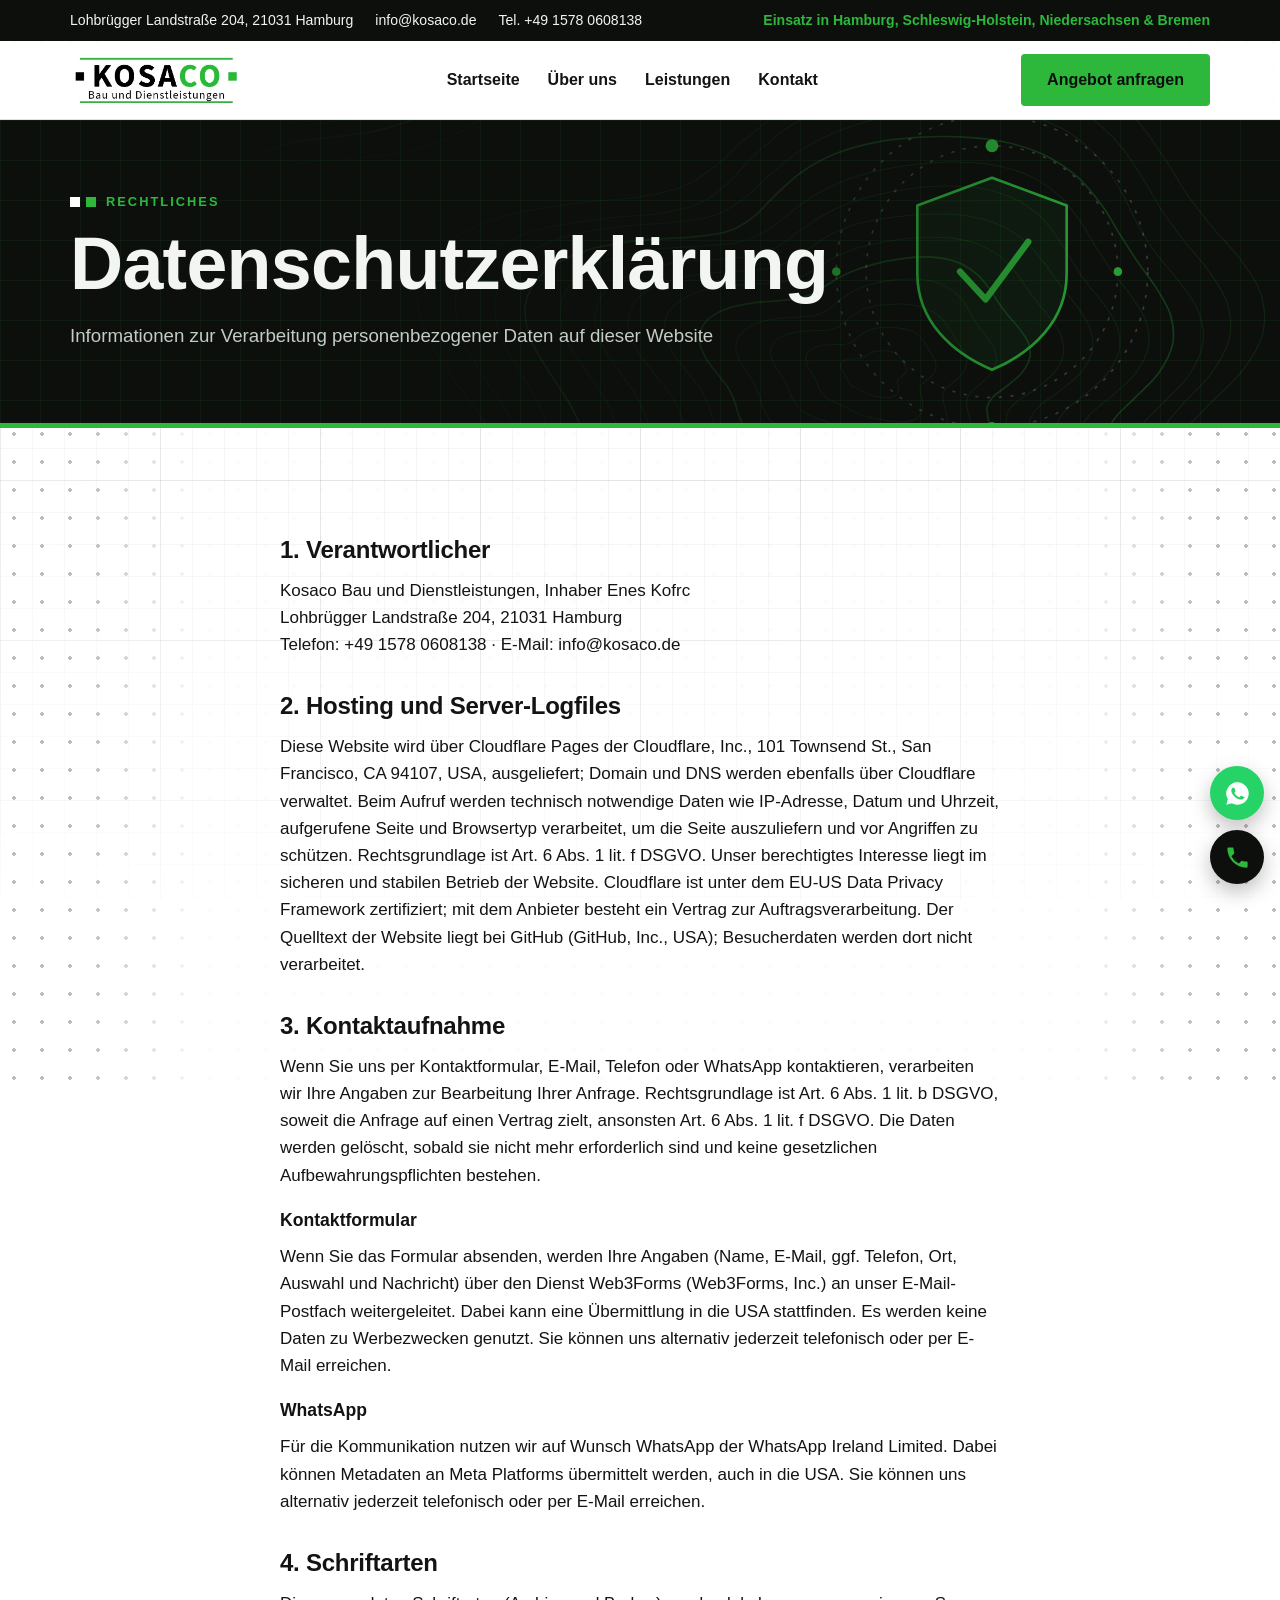
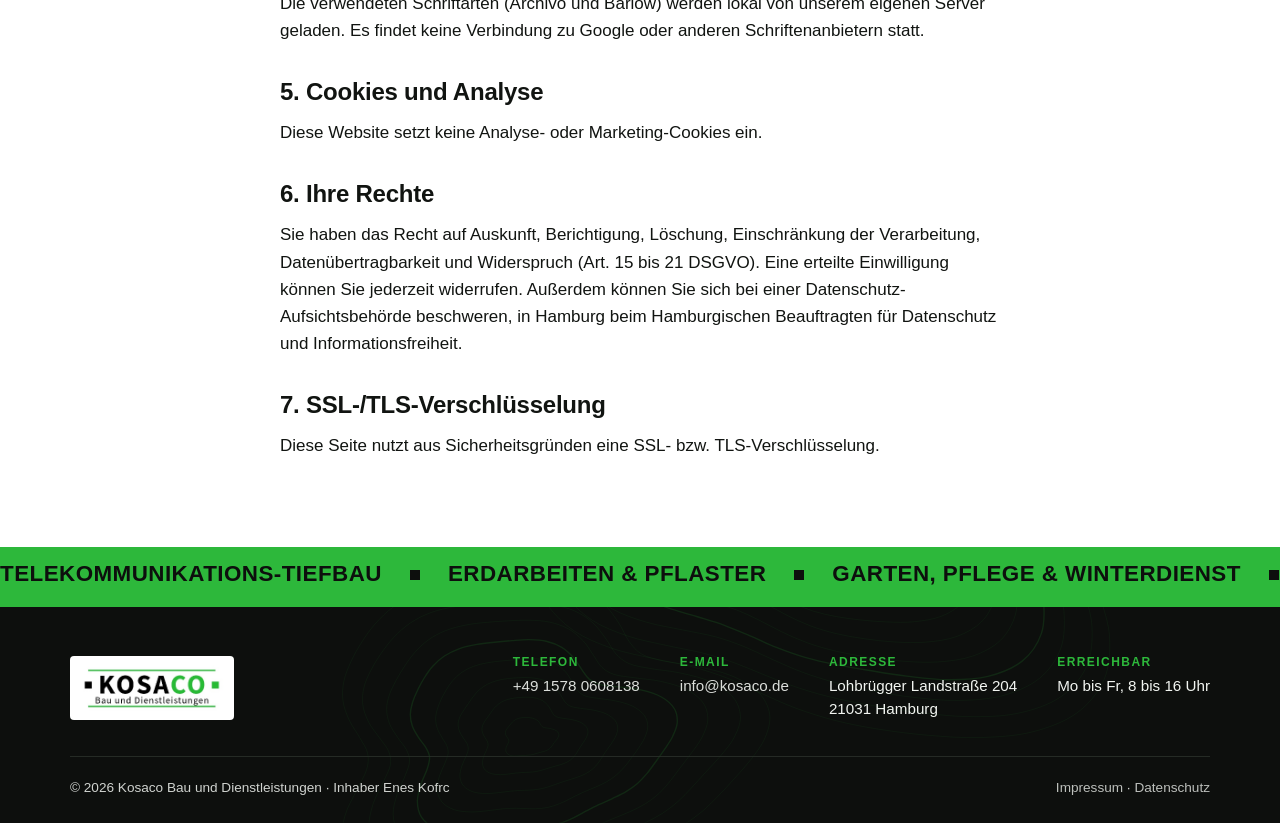
==== commit debc004c: "Add files via upload" ====
--- a/datenschutz.html
+++ b/datenschutz.html
@@ -5,8 +5,7 @@
 <meta name="viewport" content="width=device-width, initial-scale=1, viewport-fit=cover">
 <title>Datenschutz · Kosaco</title>
 <meta name="description" content="Datenschutzerklärung von Kosaco.">
-<link rel="preconnect" href="https://fonts.googleapis.com">
-<link rel="stylesheet" href="https://fonts.googleapis.com/css2?family=Archivo:wght@600;700;800&family=Barlow:wght@400;500;600&display=swap">
+<link rel="preload" href="fonts/barlow-latin-400-normal.woff2" as="font" type="font/woff2" crossorigin>
 <link rel="stylesheet" href="styles.css">
 </head>
 <body>
@@ -31,17 +30,18 @@
   
   <span class="eyebrow">Rechtliches</span><h1>Datenschutzerklärung</h1><p class="lead">Informationen zur Verarbeitung personenbezogener Daten auf dieser Website</p></div></div>
 <section><div class="wrap legal-text">
-  <p class="note"><strong>Hinweis für den Betreiber:</strong> Diese Erklärung ist eine Grundlage. Sobald Hosting-Anbieter und Formular-Dienst feststehen, sollte sie ergänzt und z. B. mit einem Generator wie dem von eRecht24 oder durch einen Anwalt geprüft werden. Diesen Kasten vor Veröffentlichung entfernen.</p>
   <h2>1. Verantwortlicher</h2>
   <p>Kosaco Bau und Dienstleistungen, Inhaber Enes Kofrc<br>Lohbrügger Landstraße 204, 21031 Hamburg<br>Telefon: +49 1578 0608138 · E-Mail: info@kosaco.de</p>
   <h2>2. Hosting und Server-Logfiles</h2>
-  <p>Diese Website wird bei <span class="ph">[Name des Hosting-Anbieters]</span> betrieben. Beim Aufruf werden technisch notwendige Daten wie IP-Adresse, Datum und Uhrzeit, aufgerufene Seite und Browsertyp in Server-Logfiles gespeichert. Rechtsgrundlage ist Art. 6 Abs. 1 lit. f DSGVO. Unser berechtigtes Interesse liegt im sicheren und stabilen Betrieb der Website.</p>
+  <p>Diese Website wird über Cloudflare Pages der Cloudflare, Inc., 101 Townsend St., San Francisco, CA 94107, USA, ausgeliefert; Domain und DNS werden ebenfalls über Cloudflare verwaltet. Beim Aufruf werden technisch notwendige Daten wie IP-Adresse, Datum und Uhrzeit, aufgerufene Seite und Browsertyp verarbeitet, um die Seite auszuliefern und vor Angriffen zu schützen. Rechtsgrundlage ist Art. 6 Abs. 1 lit. f DSGVO. Unser berechtigtes Interesse liegt im sicheren und stabilen Betrieb der Website. Cloudflare ist unter dem EU-US Data Privacy Framework zertifiziert; mit dem Anbieter besteht ein Vertrag zur Auftragsverarbeitung. Der Quelltext der Website liegt bei GitHub (GitHub, Inc., USA); Besucherdaten werden dort nicht verarbeitet.</p>
   <h2>3. Kontaktaufnahme</h2>
   <p>Wenn Sie uns per Kontaktformular, E-Mail, Telefon oder WhatsApp kontaktieren, verarbeiten wir Ihre Angaben zur Bearbeitung Ihrer Anfrage. Rechtsgrundlage ist Art. 6 Abs. 1 lit. b DSGVO, soweit die Anfrage auf einen Vertrag zielt, ansonsten Art. 6 Abs. 1 lit. f DSGVO. Die Daten werden gelöscht, sobald sie nicht mehr erforderlich sind und keine gesetzlichen Aufbewahrungspflichten bestehen.</p>
+  <h3>Kontaktformular</h3>
+  <p>Wenn Sie das Formular absenden, werden Ihre Angaben (Name, E-Mail, ggf. Telefon, Ort, Auswahl und Nachricht) über den Dienst Web3Forms (Web3Forms, Inc.) an unser E-Mail-Postfach weitergeleitet. Dabei kann eine Übermittlung in die USA stattfinden. Es werden keine Daten zu Werbezwecken genutzt. Sie können uns alternativ jederzeit telefonisch oder per E-Mail erreichen.</p>
   <h3>WhatsApp</h3>
   <p>Für die Kommunikation nutzen wir auf Wunsch WhatsApp der WhatsApp Ireland Limited. Dabei können Metadaten an Meta Platforms übermittelt werden, auch in die USA. Sie können uns alternativ jederzeit telefonisch oder per E-Mail erreichen.</p>
   <h2>4. Schriftarten</h2>
-  <p>Diese Website nutzt Schriftarten von Google Fonts. <span class="ph">Vor Veröffentlichung sollten die Schriften lokal auf dem eigenen Server eingebunden werden, dann findet keine Verbindung zu Google statt.</span></p>
+  <p>Die verwendeten Schriftarten (Archivo und Barlow) werden lokal von unserem eigenen Server geladen. Es findet keine Verbindung zu Google oder anderen Schriftenanbietern statt.</p>
   <h2>5. Cookies und Analyse</h2>
   <p>Diese Website setzt keine Analyse- oder Marketing-Cookies ein.</p>
   <h2>6. Ihre Rechte</h2>
--- a/styles.css
+++ b/styles.css
@@ -1,3 +1,9 @@
+@font-face{font-family:'Archivo';font-style:normal;font-weight:600;font-display:swap;src:url(fonts/archivo-latin-600-normal.woff2) format('woff2')}
+@font-face{font-family:'Archivo';font-style:normal;font-weight:700;font-display:swap;src:url(fonts/archivo-latin-700-normal.woff2) format('woff2')}
+@font-face{font-family:'Archivo';font-style:normal;font-weight:800;font-display:swap;src:url(fonts/archivo-latin-800-normal.woff2) format('woff2')}
+@font-face{font-family:'Barlow';font-style:normal;font-weight:400;font-display:swap;src:url(fonts/barlow-latin-400-normal.woff2) format('woff2')}
+@font-face{font-family:'Barlow';font-style:normal;font-weight:500;font-display:swap;src:url(fonts/barlow-latin-500-normal.woff2) format('woff2')}
+@font-face{font-family:'Barlow';font-style:normal;font-weight:600;font-display:swap;src:url(fonts/barlow-latin-600-normal.woff2) format('woff2')}
 /* Layout: Querschnitt-Prinzip – Oberfläche (Garten) oben, Trasse unten; Logo-Grün als einziges Signal, Logo-Leisten als Gliederung */
 :root{
   --bg:#FFFFFF; --bg-2:#F3F6F2; --ink:#111411; --muted:#535C55; --line:#DCE3DA;
@@ -564,3 +570,13 @@
 .hero-shield .sh-orbit.b{animation-duration:38s;animation-direction:reverse}
 @keyframes orbit{to{transform:rotate(360deg)}}
 @media (prefers-reduced-motion:reduce){.hero-plot .pl-edge,.hero-plot .pl-house,.hero-shield .sh-check{animation:none;stroke-dashoffset:0}}
+
+/* Kontaktformular: Auswahl-Chips (statt nativer Checkboxen) */
+.chips-in label{position:relative;transition:background .15s,border-color .15s,color .15s;user-select:none}
+.chips-in label::before{content:"";width:16px;height:16px;flex:none;border:2px solid #9BA89A;border-radius:50%;background:#fff;box-sizing:border-box;transition:all .15s}
+.chips-in input{position:absolute;opacity:0;width:1px;height:1px;padding:0;border:0;pointer-events:none}
+.chips-in label:hover{border-color:var(--green)}
+.chips-in label:has(input:checked){background:var(--green-soft);border-color:var(--green);color:var(--green-ink);font-weight:600}
+.chips-in label:has(input:checked)::before{border-color:var(--green);background:var(--green) url("data:image/svg+xml,%3Csvg xmlns='http://www.w3.org/2000/svg' viewBox='0 0 16 16'%3E%3Cpath d='M4 8.5l2.5 2.5L12 5.5' fill='none' stroke='%23fff' stroke-width='2' stroke-linecap='round' stroke-linejoin='round'/%3E%3C/svg%3E") center/100% no-repeat}
+.chips-in label:has(input:focus-visible){outline:2px solid var(--green-ink);outline-offset:2px}
+fieldset legend{padding:0}
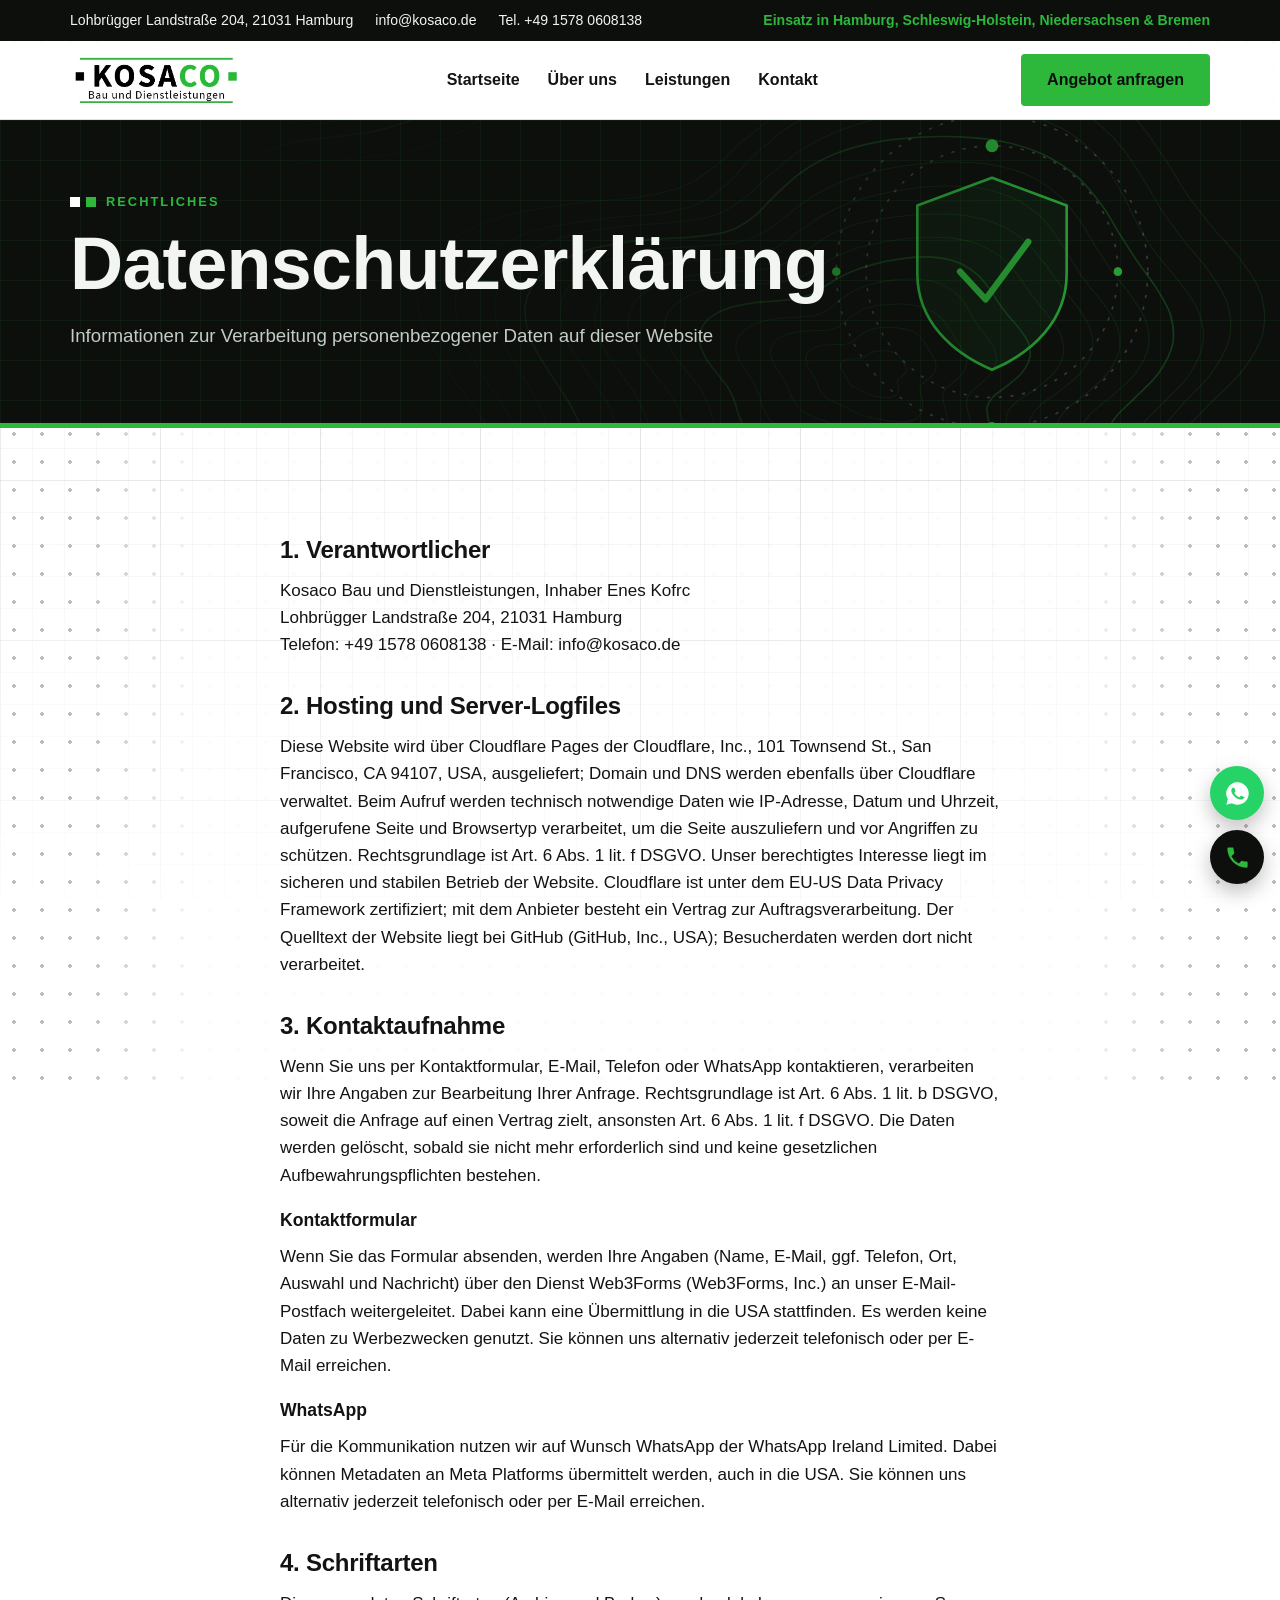
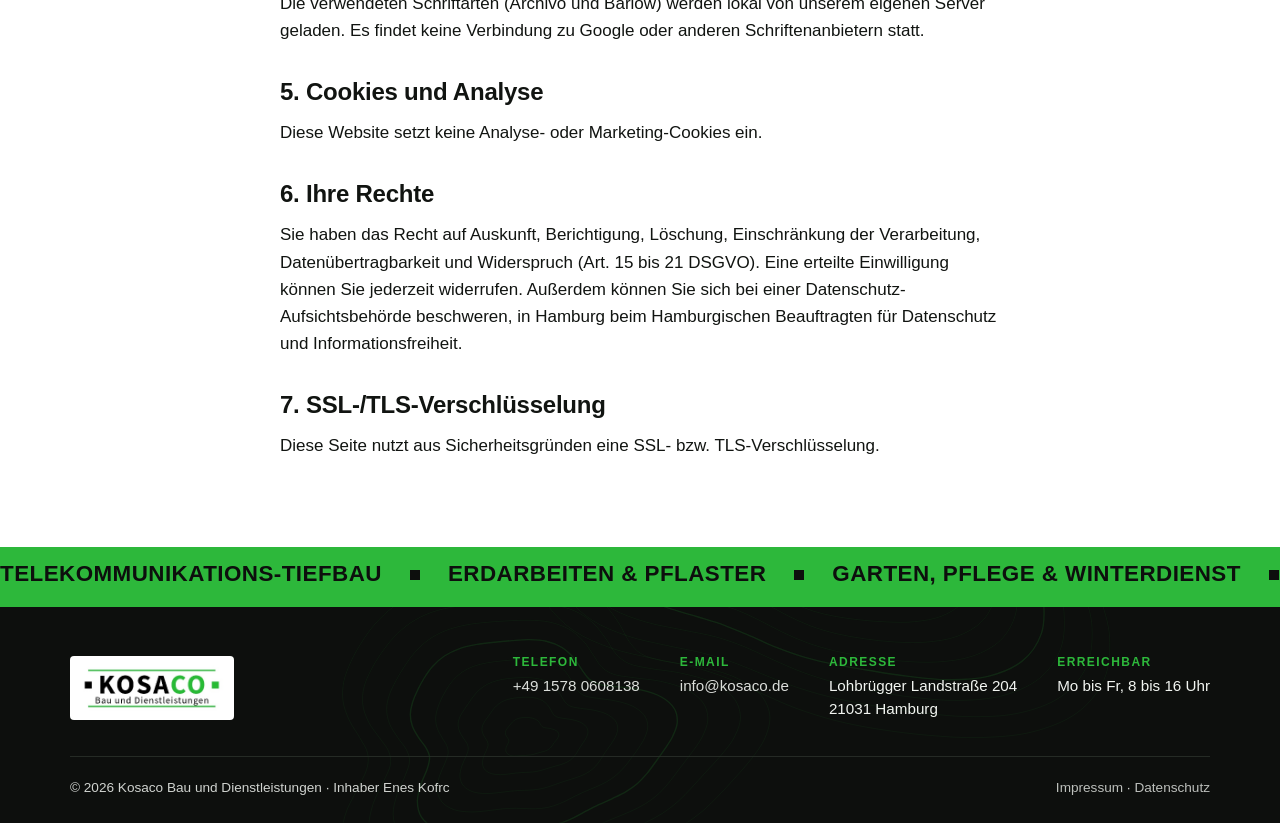
==== commit 96a14d34: "Add files via upload" ====
--- a/datenschutz.html
+++ b/datenschutz.html
@@ -6,12 +6,16 @@
 <title>Datenschutz · Kosaco</title>
 <meta name="description" content="Datenschutzerklärung von Kosaco.">
 <link rel="preload" href="fonts/barlow-latin-400-normal.woff2" as="font" type="font/woff2" crossorigin>
+<link rel="icon" href="favicon.svg" type="image/svg+xml">
+<link rel="icon" href="favicon.ico" sizes="32x32">
+<link rel="apple-touch-icon" href="apple-touch-icon.png">
 <link rel="stylesheet" href="styles.css">
 </head>
 <body>
 <div class="topbar"><div class="wrap">
   <ul><li>Lohbrügger Landstraße 204, 21031 Hamburg</li><li><a href="mailto:info@kosaco.de">info@kosaco.de</a></li><li><a href="tel:+4915780608138">Tel. +49 1578 0608138</a></li></ul>
   <span class="em">Einsatz in Hamburg, Schleswig-Holstein, Niedersachsen &amp; Bremen</span>
+  <span class="av">Erreichbar: Mo bis Fr, 8 bis 16 Uhr</span>
 </div></div>
 <header class="site"><div class="wrap">
   <a class="logo" href="index.html" aria-label="Kosaco Startseite"><img src="logo.jpg" alt="KOSACO Bau und Dienstleistungen" width="631" height="211"></a>
--- a/styles.css
+++ b/styles.css
@@ -441,7 +441,8 @@
 
 .grid-4{grid-template-columns:repeat(4,1fr)}
 @media (min-width:981px){.grid-4 .svc.focus{grid-column:auto}}
-@media (max-width:1100px) and (min-width:981px){.grid-4{grid-template-columns:repeat(2,1fr)}}
+@media (max-width:1100px){.grid-4{grid-template-columns:repeat(2,1fr)}}
+@media (max-width:620px){.grid-4{grid-template-columns:1fr}}
 
 .callout{font-size:1.2rem;line-height:1.55;font-weight:600;color:var(--ink)}
 .callout mark{background:var(--green-soft);color:var(--black);padding:0;box-decoration-break:clone;-webkit-box-decoration-break:clone;box-shadow:inset 0 -.4em 0 rgba(45,184,59,.35);background:transparent}
@@ -580,3 +581,25 @@
 .chips-in label:has(input:checked)::before{border-color:var(--green);background:var(--green) url("data:image/svg+xml,%3Csvg xmlns='http://www.w3.org/2000/svg' viewBox='0 0 16 16'%3E%3Cpath d='M4 8.5l2.5 2.5L12 5.5' fill='none' stroke='%23fff' stroke-width='2' stroke-linecap='round' stroke-linejoin='round'/%3E%3C/svg%3E") center/100% no-repeat}
 .chips-in label:has(input:focus-visible){outline:2px solid var(--green-ink);outline-offset:2px}
 fieldset legend{padding:0}
+
+/* ===== Mobile-Feinschliff ===== */
+.topbar .av{display:none}
+@media (max-width:700px){
+  .topbar{font-size:.8rem}
+  .topbar .wrap{padding-block:7px;gap:2px 14px}
+  .topbar ul li:first-child,.topbar .em{display:none}
+  .topbar ul{gap:4px 18px}
+  .topbar .av{display:block;color:var(--green);font-weight:600;font-size:.78rem;width:100%}
+  .float{right:12px;bottom:calc(12px + env(safe-area-inset-bottom,0px));gap:8px}
+  .float a{width:46px;height:46px}
+  .float svg{width:23px;height:23px}
+  .page-hero h1{font-size:clamp(2rem,9vw,2.6rem)}
+  .page-hero .lead{font-size:1rem}
+  body{padding-bottom:0}
+}
+
+/* Unter der Fußzeile nichts Weißes zeigen (Überscrollen, hohe Fenster) */
+footer.site{box-shadow:0 400px 0 400px var(--black);clip-path:inset(0 0 -800px 0)}
+html{overflow-x:clip}
+
+@media (max-width:700px){#trasse-bg .tb-stub{display:none}#trasse-bg .tb-node{opacity:.9}}
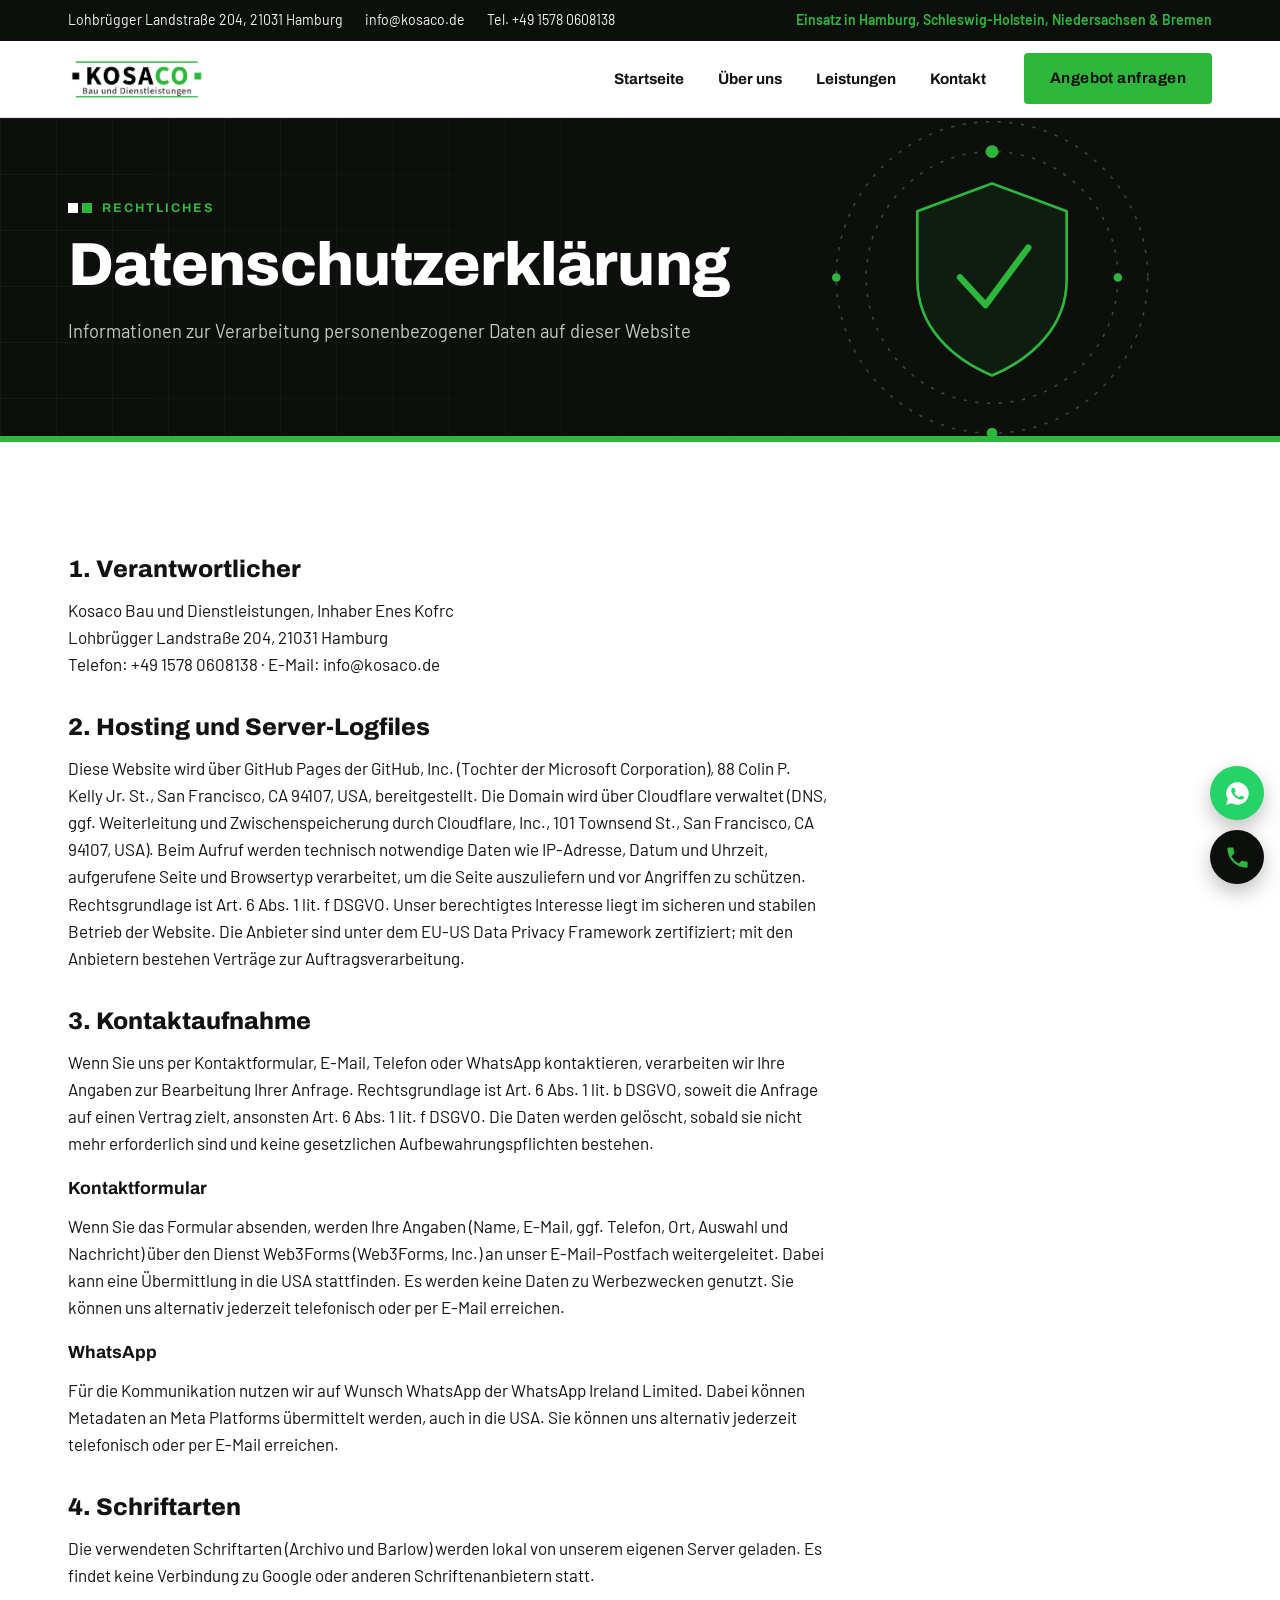
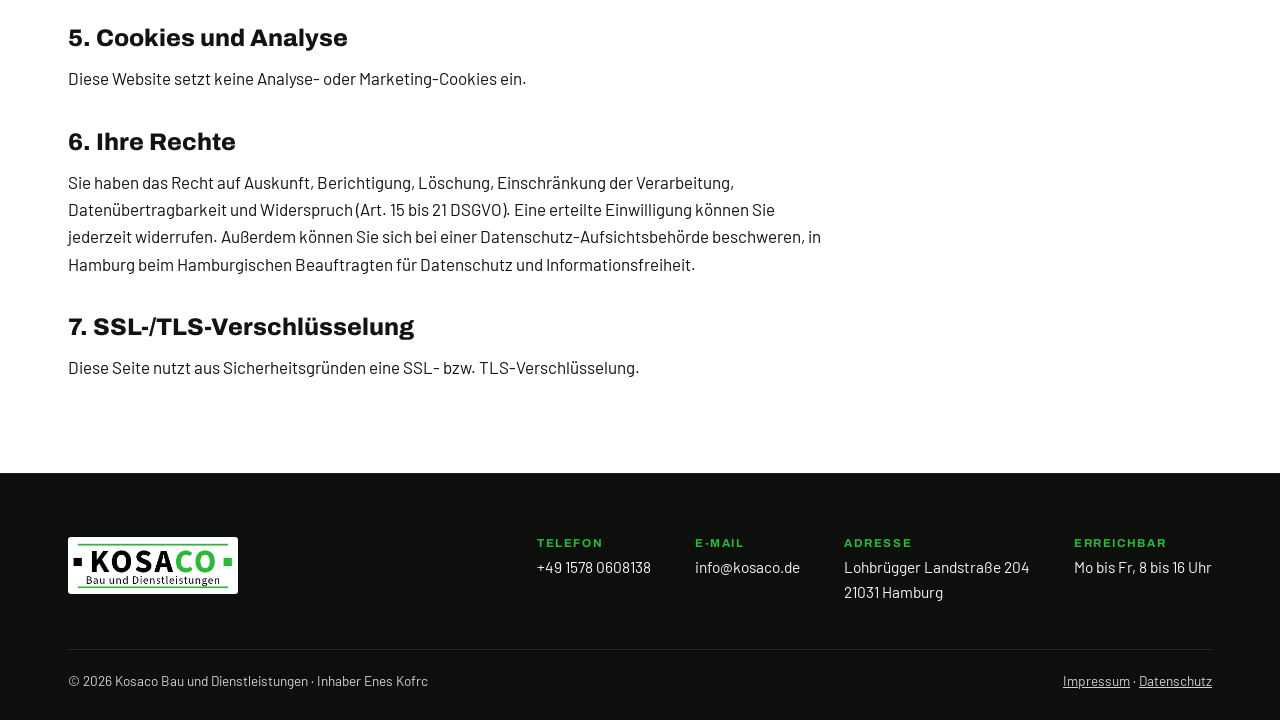
==== commit 8fe185c2: "Website neu gestaltet: neues Layout, Foto-Hero, weniger Telekommunikations-Fokus, mobile Optimierung" ====
--- a/datenschutz.html
+++ b/datenschutz.html
@@ -3,8 +3,8 @@
 <head>
 <meta charset="utf-8">
 <meta name="viewport" content="width=device-width, initial-scale=1, viewport-fit=cover">
-<title>Datenschutz · Kosaco</title>
-<meta name="description" content="Datenschutzerklärung von Kosaco.">
+<title>Datenschutzerklärung | Kosaco</title>
+<meta name="description" content="Rechtliche Angaben von Kosaco Bau und Dienstleistungen.">
 <link rel="preload" href="fonts/barlow-latin-400-normal.woff2" as="font" type="font/woff2" crossorigin>
 <link rel="icon" href="favicon.svg" type="image/svg+xml">
 <link rel="icon" href="favicon.ico" sizes="32x32">
@@ -20,24 +20,21 @@
 <header class="site"><div class="wrap">
   <a class="logo" href="index.html" aria-label="Kosaco Startseite"><img src="logo.jpg" alt="KOSACO Bau und Dienstleistungen" width="631" height="211"></a>
   <nav class="main" id="nav" aria-label="Hauptmenü"><ul><li><a href="index.html">Startseite</a></li><li><a href="ueber-uns.html">Über uns</a></li><li><a href="leistungen.html">Leistungen</a></li><li><a href="kontakt.html">Kontakt</a></li></ul></nav>
-  <div class="head-cta"><a class="btn btn-green" href="kontakt.html">Angebot anfragen</a>
+  <div class="head-cta"><a class="btn btn-green pulse" href="kontakt.html">Angebot anfragen</a>
   <button class="menu-btn" id="menuBtn" aria-expanded="false" aria-controls="nav">Menü</button></div>
 </div></header>
-<div class="pt pt-fade" aria-hidden="true"><span class="pt-bar"></span><img src="logo.jpg" alt=""></div>
-<main data-fx="fade">
+<main>
 <div class="page-hero"><svg class="trasse hero-shield" viewBox="0 0 1200 300" preserveAspectRatio="xMaxYMid slice" aria-hidden="true">
   <g class="sh-orbit a"><circle class="sh-ring" cx="930" cy="150" r="118"/><circle class="sh-dot" cx="930" cy="32" r="6"/><circle class="sh-dot" cx="1048" cy="150" r="4"/></g>
   <g class="sh-orbit b"><circle class="sh-ring r2" cx="930" cy="150" r="146"/><circle class="sh-dot" cx="930" cy="296" r="5"/><circle class="sh-dot" cx="784" cy="150" r="4"/></g>
   <path class="sh-body" d="M930 62L1000 88V152C1000 196 968 226 930 242C892 226 860 196 860 152V88Z"/>
   <path class="sh-check" pathLength="1" d="M900 150L924 176L964 122"/>
-</svg><div class="wrap">
-  
-  <span class="eyebrow">Rechtliches</span><h1>Datenschutzerklärung</h1><p class="lead">Informationen zur Verarbeitung personenbezogener Daten auf dieser Website</p></div></div>
+</svg><div class="wrap"><span class="eyebrow">Rechtliches</span><h1>Datenschutzerklärung</h1><p class="lead">Informationen zur Verarbeitung personenbezogener Daten auf dieser Website</p></div></div>
 <section><div class="wrap legal-text">
   <h2>1. Verantwortlicher</h2>
   <p>Kosaco Bau und Dienstleistungen, Inhaber Enes Kofrc<br>Lohbrügger Landstraße 204, 21031 Hamburg<br>Telefon: +49 1578 0608138 · E-Mail: info@kosaco.de</p>
   <h2>2. Hosting und Server-Logfiles</h2>
-  <p>Diese Website wird über Cloudflare Pages der Cloudflare, Inc., 101 Townsend St., San Francisco, CA 94107, USA, ausgeliefert; Domain und DNS werden ebenfalls über Cloudflare verwaltet. Beim Aufruf werden technisch notwendige Daten wie IP-Adresse, Datum und Uhrzeit, aufgerufene Seite und Browsertyp verarbeitet, um die Seite auszuliefern und vor Angriffen zu schützen. Rechtsgrundlage ist Art. 6 Abs. 1 lit. f DSGVO. Unser berechtigtes Interesse liegt im sicheren und stabilen Betrieb der Website. Cloudflare ist unter dem EU-US Data Privacy Framework zertifiziert; mit dem Anbieter besteht ein Vertrag zur Auftragsverarbeitung. Der Quelltext der Website liegt bei GitHub (GitHub, Inc., USA); Besucherdaten werden dort nicht verarbeitet.</p>
+  <p>Diese Website wird über GitHub Pages der GitHub, Inc. (Tochter der Microsoft Corporation), 88 Colin P. Kelly Jr. St., San Francisco, CA 94107, USA, bereitgestellt. Die Domain wird über Cloudflare verwaltet (DNS, ggf. Weiterleitung und Zwischenspeicherung durch Cloudflare, Inc., 101 Townsend St., San Francisco, CA 94107, USA). Beim Aufruf werden technisch notwendige Daten wie IP-Adresse, Datum und Uhrzeit, aufgerufene Seite und Browsertyp verarbeitet, um die Seite auszuliefern und vor Angriffen zu schützen. Rechtsgrundlage ist Art. 6 Abs. 1 lit. f DSGVO. Unser berechtigtes Interesse liegt im sicheren und stabilen Betrieb der Website. Die Anbieter sind unter dem EU-US Data Privacy Framework zertifiziert; mit den Anbietern bestehen Verträge zur Auftragsverarbeitung.</p>
   <h2>3. Kontaktaufnahme</h2>
   <p>Wenn Sie uns per Kontaktformular, E-Mail, Telefon oder WhatsApp kontaktieren, verarbeiten wir Ihre Angaben zur Bearbeitung Ihrer Anfrage. Rechtsgrundlage ist Art. 6 Abs. 1 lit. b DSGVO, soweit die Anfrage auf einen Vertrag zielt, ansonsten Art. 6 Abs. 1 lit. f DSGVO. Die Daten werden gelöscht, sobald sie nicht mehr erforderlich sind und keine gesetzlichen Aufbewahrungspflichten bestehen.</p>
   <h3>Kontaktformular</h3>
@@ -54,7 +51,6 @@
   <p>Diese Seite nutzt aus Sicherheitsgründen eine SSL- bzw. TLS-Verschlüsselung.</p>
 </div></section>
 </main>
-<div class="marquee mq-green" aria-hidden="true"><div class="mq-track"><div class="mq-set"><span>Telekommunikations-Tiefbau</span><i></i><span>Erdarbeiten &amp; Pflaster</span><i></i><span>Garten, Pflege &amp; Winterdienst</span><i></i><span>Rückbau &amp; Entrümpelung</span><i></i><span>Montage &amp; Baustellenservice</span><i></i><span>Hoch- &amp; Tiefbau</span><i></i><span>Ausbau &amp; Montage</span><i></i><span>Transport &amp; Logistik</span><i></i></div><div class="mq-set"><span>Telekommunikations-Tiefbau</span><i></i><span>Erdarbeiten &amp; Pflaster</span><i></i><span>Garten, Pflege &amp; Winterdienst</span><i></i><span>Rückbau &amp; Entrümpelung</span><i></i><span>Montage &amp; Baustellenservice</span><i></i><span>Hoch- &amp; Tiefbau</span><i></i><span>Ausbau &amp; Montage</span><i></i><span>Transport &amp; Logistik</span><i></i></div></div></div>
 <footer class="site"><div class="wrap">
   <div class="f-top">
     <span class="f-logo"><img src="logo.jpg" alt="KOSACO Bau und Dienstleistungen" width="631" height="211"></span>
--- a/styles.css
+++ b/styles.css
@@ -1,350 +1,252 @@
+/* Kosaco – Gestaltung 2026: schwarz, grün, eckig. Passmarken (Vermessungsecken) als Erkennungszeichen. */
 @font-face{font-family:'Archivo';font-style:normal;font-weight:600;font-display:swap;src:url(fonts/archivo-latin-600-normal.woff2) format('woff2')}
 @font-face{font-family:'Archivo';font-style:normal;font-weight:700;font-display:swap;src:url(fonts/archivo-latin-700-normal.woff2) format('woff2')}
 @font-face{font-family:'Archivo';font-style:normal;font-weight:800;font-display:swap;src:url(fonts/archivo-latin-800-normal.woff2) format('woff2')}
 @font-face{font-family:'Barlow';font-style:normal;font-weight:400;font-display:swap;src:url(fonts/barlow-latin-400-normal.woff2) format('woff2')}
 @font-face{font-family:'Barlow';font-style:normal;font-weight:500;font-display:swap;src:url(fonts/barlow-latin-500-normal.woff2) format('woff2')}
 @font-face{font-family:'Barlow';font-style:normal;font-weight:600;font-display:swap;src:url(fonts/barlow-latin-600-normal.woff2) format('woff2')}
-/* Layout: Querschnitt-Prinzip – Oberfläche (Garten) oben, Trasse unten; Logo-Grün als einziges Signal, Logo-Leisten als Gliederung */
 :root{
-  --bg:#FFFFFF; --bg-2:#F3F6F2; --ink:#111411; --muted:#535C55; --line:#DCE3DA;
-  --green:#2DB83B; --green-ink:#1D8A2A; --green-soft:#E6F5E7; --black:#0D0F0D; --on-black:#F2F5F1;
-  --soil-1:#4F3C2B; --soil-2:#80623F; --soil-3:#C7AC7D; --soil-4:#A7A194;
-  --ph:#B7791F;
-  --f-display:"Archivo","Arial Black",Arial,sans-serif;
-  --f-body:"Barlow","Segoe UI",Helvetica,Arial,sans-serif;
-  --r:4px; --wrap:1180px;
-  color-scheme:light;
-}
-*{box-sizing:border-box}
-html{scroll-behavior:smooth}
-@media (prefers-reduced-motion:reduce){html{scroll-behavior:auto}*{transition:none!important}}
-body{background:var(--bg);color:var(--ink);font:400 17px/1.6 var(--f-body);margin:0}
+  --black:#0D0F0D;--steel:#1A1E1A;--ink:#111411;--muted:#535C55;--paper:#F3F6F2;--white:#fff;--line:#DCE3DA;
+  --green:#2DB83B;--green-ink:#1D8A2A;--green-soft:#E6F5E7;--on-black:#F2F5F1;--on-black-2:#B5BFB6;
+  --f-display:"Archivo","Arial Black",Arial,sans-serif;--f-body:"Barlow","Segoe UI",Helvetica,Arial,sans-serif;
+  --wrap:1180px;--gut:max(18px,env(safe-area-inset-left,0px));--r:4px;color-scheme:light}
+*,*::before,*::after{box-sizing:border-box}
+html{scroll-behavior:smooth;scroll-padding-top:96px;-webkit-text-size-adjust:100%;overflow-x:clip}
+body{margin:0;background:var(--white);color:var(--ink);font:400 1.0625rem/1.6 var(--f-body)}
+img{max-width:100%;height:auto;display:block}
 a{color:inherit}
-img{max-width:100%}
 :focus-visible{outline:3px solid var(--green);outline-offset:2px}
-.wrap{max-width:var(--wrap);margin-inline:auto;padding-inline:20px}
-h1,h2,h3{font-family:var(--f-display);line-height:1.04;text-wrap:balance;margin:0}
-h1{font-size:clamp(2.5rem,6vw,4.6rem);font-weight:800;letter-spacing:-.01em}
-h2{font-size:clamp(1.9rem,3.8vw,2.8rem);font-weight:800;letter-spacing:-.01em}
-h3{font-size:1.25rem;font-weight:700}
+h1,h2,h3{font-family:var(--f-display);line-height:1.1;margin:0;text-wrap:balance}
 p{margin:0}
-.lead{font-size:1.17rem;color:var(--muted);max-width:40em}
-.green{color:var(--green-ink)}
-
-/* Eyebrow mit den Quadraten aus dem Logo */
-.eyebrow{font:600 .8rem/1 var(--f-body);letter-spacing:.16em;text-transform:uppercase;color:var(--green-ink);display:inline-flex;gap:10px;align-items:center}
-.eyebrow::before{content:"";width:10px;height:10px;background:var(--black);box-shadow:16px 0 0 var(--green)}
-.eyebrow::before{margin-right:16px}
-.ph{border-bottom:2px dashed var(--ph)}
-
-.btn{display:inline-flex;align-items:center;gap:10px;font:700 1rem/1 var(--f-display);text-decoration:none;padding:16px 24px;border-radius:var(--r);border:2px solid transparent;cursor:pointer;transition:transform .15s,background .15s}
-.btn:hover{transform:translateY(-2px)}
+.wrap{width:100%;max-width:var(--wrap);margin-inline:auto;padding-inline:var(--gut)}
+.green{color:var(--green)}
+.eyebrow{display:inline-flex;align-items:center;gap:10px;font:700 .78rem/1 var(--f-display);letter-spacing:.16em;text-transform:uppercase;color:var(--green-ink)}
+.eyebrow::before{content:"";width:10px;height:10px;background:var(--green);box-shadow:-14px 0 0 var(--black);margin-left:14px}
+.on-dark .eyebrow,.hero .eyebrow,.page-hero .eyebrow{color:var(--green)}
+.hero .eyebrow::before,.page-hero .eyebrow::before,.on-dark .eyebrow::before{box-shadow:-14px 0 0 #fff}
+.btn{display:inline-flex;align-items:center;justify-content:center;gap:8px;font:700 .95rem/1 var(--f-display);letter-spacing:.03em;padding:16px 24px;border:2px solid transparent;border-radius:var(--r);text-decoration:none;cursor:pointer;transition:background .15s,color .15s,border-color .15s,transform .15s}
 .btn-green{background:var(--green);color:var(--black)}
-.btn-green:hover{background:#3BCB49}
-.btn-black{background:var(--black);color:var(--on-black)}
-.btn-ghost{border-color:currentColor;background:transparent}
-.actions{display:flex;flex-wrap:wrap;gap:14px}
-
-/* Topbar */
+.btn-green:hover{background:#38CC47}
+.btn-black{background:var(--black);color:#fff}
+.btn-black:hover{background:var(--green);color:var(--black)}
+.btn-ghost{border-color:#fff;color:#fff}
+.btn-ghost:hover{background:#fff;color:var(--black)}
+.btn-line{border-color:var(--black);color:var(--black)}
+.btn-line:hover{background:var(--black);color:#fff}
+.actions{display:flex;flex-wrap:wrap;gap:12px}
+@keyframes ctaPulse{0%,100%{box-shadow:0 0 0 0 rgba(45,184,59,.5)}50%{box-shadow:0 0 0 10px rgba(45,184,59,0)}}
+.pulse{animation:ctaPulse 2.8s ease-in-out infinite}.pulse:hover{animation:none}
+
+/* Kopf */
 .topbar{background:var(--black);color:var(--on-black);font-size:.88rem}
-.topbar .wrap{display:flex;flex-wrap:wrap;gap:6px 26px;justify-content:space-between;padding-block:9px}
-.topbar ul{display:flex;flex-wrap:wrap;gap:6px 22px;list-style:none;margin:0;padding:0}
-.topbar a{text-decoration:none}
+.topbar .wrap{display:flex;flex-wrap:wrap;justify-content:space-between;gap:4px 24px;padding-block:9px}
+.topbar ul{display:flex;flex-wrap:wrap;gap:4px 22px;list-style:none;margin:0;padding:0}
+.topbar a{text-decoration:none}.topbar a:hover{color:var(--green)}
 .topbar .em{color:var(--green);font-weight:600}
-
-/* Header */
-header.site{position:sticky;top:env(safe-area-inset-top,0px);z-index:20;background:var(--bg);border-bottom:1px solid var(--line)}
-header.site .wrap{display:flex;align-items:center;justify-content:space-between;gap:20px;padding-block:10px;position:relative}
-.logo img{display:block;height:58px;width:auto}
-nav.main ul{display:flex;gap:28px;list-style:none;margin:0;padding:0}
-nav.main a{text-decoration:none;font:600 1rem/1 var(--f-display);padding-block:8px;border-bottom:3px solid transparent}
-nav.main a:hover{border-color:var(--line)}
-nav.main a[aria-current="page"]{border-color:var(--green)}
-.head-cta{display:flex;align-items:center;gap:14px}
-.menu-btn{display:none;background:none;border:2px solid var(--ink);color:var(--ink);border-radius:var(--r);padding:8px 12px;font:700 .9rem var(--f-display);cursor:pointer}
-@media (max-width:960px){
-  .menu-btn{display:block}
-  .head-cta .btn{display:none}
-  nav.main{display:none;position:absolute;left:0;right:0;top:100%;background:var(--bg);border-bottom:1px solid var(--line)}
-  nav.main.open{display:block}
-  nav.main ul{flex-direction:column;gap:0;padding:6px 20px 16px}
-  nav.main li a{display:block;padding:14px 0;border-bottom:1px solid var(--line)}
-  nav.main a[aria-current="page"]{color:var(--green-ink)}
-  .logo img{height:46px}
-}
-
-/* Sections */
-section{padding-block:88px}
-.alt{background:var(--bg-2);border-block:1px solid var(--line)}
-.sec-head{display:grid;gap:16px;max-width:720px;margin-bottom:44px}
-.sec-head p{color:var(--muted);font-size:1.08rem}
-.rule{height:5px;background:var(--green);border:0;margin:0}
-
-/* Page hero (Unterseiten) */
-.page-hero{padding-block:64px 56px;background:var(--bg-2);border-bottom:1px solid var(--line)}
-.page-hero .wrap{display:grid;gap:18px}
-.crumbs{font-size:.85rem;color:var(--muted)}
-.crumbs a{text-decoration:none}
-.crumbs a:hover{text-decoration:underline}
-
-/* Home hero */
-.hero{padding-block:56px 0;overflow:hidden}
-.hero .wrap{display:grid;grid-template-columns:1.05fr 1fr;gap:40px;align-items:end}
-.hero-copy{padding-bottom:64px;display:grid;gap:22px;min-width:0}
-.hero h1{font-size:clamp(2.8rem,6.6vw,5.2rem)}
-.hero-fig{position:relative;min-width:0}
-@media (max-width:900px){.hero .wrap{grid-template-columns:1fr}.hero-copy{padding-bottom:8px}.hero-panel{margin-bottom:40px}}
-
-
-/* Regionen */
-.regions{display:flex;flex-wrap:wrap;gap:10px}
-.regions span{font:700 .95rem var(--f-display);padding:9px 16px;border:2px solid var(--black);border-radius:var(--r)}
-
-/* Cards / services */
-.grid-3{display:grid;grid-template-columns:repeat(3,1fr);gap:20px}
-.svc{background:var(--bg);border:1px solid var(--line);border-radius:var(--r);padding:26px;display:flex;flex-direction:column;gap:12px;min-width:0;text-decoration:none;transition:border-color .15s,transform .15s}
-a.svc:hover{border-color:var(--green);transform:translateY(-2px)}
-.svc.focus{background:var(--black);color:var(--on-black);border-color:var(--black)}
-.svc.focus p{color:#C4CCC5}
-.svc-ico{width:50px;height:50px;border-radius:var(--r);background:var(--green-soft);display:grid;place-items:center}
-.svc.focus .svc-ico{background:var(--green)}
-.svc-ico svg{width:28px;height:28px;stroke:var(--green-ink);fill:none;stroke-width:2;stroke-linecap:round;stroke-linejoin:round}
-.svc.focus .svc-ico svg{stroke:var(--black)}
-.svc p{color:var(--muted)}
-.svc .more{margin-top:auto;font:700 .95rem var(--f-display);color:var(--green-ink)}
-.svc.focus .more{color:var(--green)}
-.tag{display:inline-block;align-self:flex-start;font-size:.72rem;font-weight:700;letter-spacing:.12em;text-transform:uppercase;background:var(--green);color:var(--black);padding:4px 8px;border-radius:2px}
-@media (max-width:980px){.grid-3{grid-template-columns:repeat(2,1fr)}}
-@media (max-width:620px){.grid-3{grid-template-columns:1fr}}
-
-/* Band */
-.band{background:var(--black);color:var(--on-black);border-top:5px solid var(--green)}
-.band .wrap{display:flex;flex-wrap:wrap;gap:24px;align-items:center;justify-content:space-between;padding-block:56px}
-.band h2{max-width:22ch;font-size:clamp(1.7rem,3.2vw,2.5rem)}
-.band .btn-ghost{color:var(--on-black)}
-
-/* Split */
+.topbar .av{display:none}
+header.site{position:sticky;top:0;z-index:40;background:rgba(255,255,255,.97);backdrop-filter:blur(8px);border-bottom:1px solid var(--line)}
+header.site .wrap{display:flex;align-items:center;gap:24px;min-height:76px}
+.logo img{height:46px;width:auto}
+nav.main{margin-left:auto}
+nav.main ul{display:flex;gap:6px;list-style:none;margin:0;padding:0}
+nav.main a{display:block;padding:10px 14px;font:700 .95rem var(--f-display);text-decoration:none;position:relative}
+nav.main a::after{content:"";position:absolute;left:14px;right:14px;bottom:4px;height:3px;background:var(--green);transform:scaleX(0);transform-origin:left;transition:transform .2s}
+nav.main a:hover::after,nav.main a[aria-current]::after{transform:scaleX(1)}
+.head-cta{display:flex;align-items:center;gap:10px}
+.menu-btn{display:none;font:700 .9rem var(--f-display);background:#fff;border:2px solid var(--black);border-radius:var(--r);padding:10px 14px;cursor:pointer}
+
+/* Startseite: Hero */
+.hero{position:relative;background:var(--black);color:#fff;overflow:hidden;isolation:isolate}
+.hero::before{content:"";position:absolute;inset:0;z-index:-1;
+  background:linear-gradient(rgba(255,255,255,.045) 1px,transparent 1px) 0 0/64px 64px,linear-gradient(90deg,rgba(255,255,255,.045) 1px,transparent 1px) 0 0/64px 64px;
+  -webkit-mask-image:linear-gradient(90deg,#000,transparent 75%);mask-image:linear-gradient(90deg,#000,transparent 75%)}
+.hero-in{display:grid;grid-template-columns:minmax(0,1.02fr) minmax(0,.98fr);min-height:600px}
+.hero-copy{padding:72px 48px 80px max(var(--gut),calc((100vw - var(--wrap))/2 + var(--gut)));display:flex;flex-direction:column;justify-content:center;gap:26px}
+.hero h1{font-size:clamp(2.6rem,5.4vw,4.6rem);font-weight:800;letter-spacing:-.02em}
+.hero .lead{font-size:1.15rem;color:var(--on-black-2);max-width:34em}
+.hero-points{display:flex;flex-wrap:wrap;gap:8px 22px;list-style:none;margin:0;padding:0;font:600 .95rem var(--f-body);color:var(--on-black)}
+.hero-points li{display:flex;align-items:center;gap:8px}.hero-points li::before{content:"";width:8px;height:8px;background:var(--green)}
+.hp-wrap{position:absolute;inset:0;background:var(--green);clip-path:polygon(16% 0,100% 0,100% 100%,0 100%)}
+.hp-wrap img{position:absolute;inset:0;width:100%;height:100%;object-fit:cover;object-position:50% 18%;clip-path:polygon(calc(16% + 12px) 0,100% 0,100% 100%,12px 100%)}
+.hp-wrap::after{content:"";position:absolute;inset:0;background:linear-gradient(90deg,rgba(13,15,13,.35),transparent 40%);clip-path:polygon(calc(16% + 12px) 0,100% 0,100% 100%,12px 100%)}
+.hp-cap{position:absolute;left:22%;bottom:34px;z-index:2;background:var(--black);color:#fff;padding:14px 20px;border-top:4px solid var(--green);display:grid;gap:2px;max-width:min(320px,70%)}
+.hp-cap strong{font:800 1.1rem var(--f-display)}.hp-cap span{font-size:.9rem;color:var(--on-black-2)}
+.hero-photo{position:relative;min-height:560px}
+
+/* Vorteile + Zahlen */
+.trust{background:var(--paper);border-bottom:1px solid var(--line)}
+.trust .wrap{display:grid;grid-template-columns:repeat(4,1fr)}
+.tr-item{display:flex;gap:14px;align-items:flex-start;padding:26px 22px 26px 0}
+.tr-item+.tr-item{padding-left:22px;border-left:1px solid var(--line)}
+.tr-ico{width:42px;height:42px;flex:none;border:2px solid var(--black);display:grid;place-items:center;background:#fff}
+.tr-ico svg{width:22px;height:22px;stroke:var(--black);fill:none;stroke-width:2;stroke-linecap:round;stroke-linejoin:round}
+.tr-item b{display:block;font:800 1rem var(--f-display)}.tr-item span{font-size:.92rem;color:var(--muted);line-height:1.4;display:block}
+.stats{background:var(--steel);color:#fff;border-bottom:6px solid var(--green)}
+.stats .wrap{display:grid;grid-template-columns:repeat(4,1fr)}
+.stat{padding:40px 0 38px;display:grid;gap:6px}.stat+.stat{padding-left:28px;border-left:1px solid #2C332C}
+.stat b{font:800 clamp(2.4rem,4.5vw,3.6rem)/1 var(--f-display);color:var(--green)}
+.stat span{font:700 .78rem var(--f-display);letter-spacing:.14em;text-transform:uppercase;color:var(--on-black-2)}
+
+/* Laufband */
+.marquee{overflow:hidden;background:var(--green);color:var(--black);border-block:1px solid #26A034}
+.mq-track{display:flex;width:max-content;animation:mq 46s linear infinite}
+.mq-set{display:flex;align-items:center;gap:26px;padding:16px 13px;white-space:nowrap}
+.mq-set span{font:800 1rem var(--f-display);letter-spacing:.06em;text-transform:uppercase}
+.mq-set i{width:9px;height:9px;background:var(--black);flex:none}
+@keyframes mq{to{transform:translateX(-50%)}}
+
+/* Abschnitte */
+section{padding:92px 0}
+.paper{background:var(--paper)}
+.dark{background:var(--black);color:var(--on-black)}
+.sec-head{position:relative;display:grid;gap:14px;max-width:760px;margin-bottom:48px;padding:40px 0 0 0}
+.sec-head::before{content:"";position:absolute;left:0;top:0;width:34px;height:34px;border-top:5px solid var(--green);border-left:5px solid var(--green)}
+.sec-head h2{font-size:clamp(1.9rem,3.6vw,2.8rem);font-weight:800;letter-spacing:-.01em}
+.sec-head p{color:var(--muted);font-size:1.1rem}
+.dark .sec-head p{color:var(--on-black-2)}
+.grid{display:grid;gap:18px;grid-template-columns:repeat(4,1fr)}
+.svc{position:relative;display:flex;flex-direction:column;gap:12px;background:#fff;border:1px solid var(--line);padding:26px 24px 24px;text-decoration:none;overflow:hidden;transition:transform .2s,border-color .2s,box-shadow .2s}
+.svc::after{content:"";position:absolute;left:0;right:0;bottom:0;height:5px;background:var(--green);transform:scaleX(0);transform-origin:left;transition:transform .25s}
+.svc:hover{transform:translateY(-4px);border-color:var(--black);box-shadow:0 16px 30px -18px rgba(0,0,0,.35)}.svc:hover::after{transform:scaleX(1)}
+.svc .num{position:absolute;right:18px;top:10px;font:800 3rem/1 var(--f-display);color:#E6ECE4}
+.svc-ico{width:52px;height:52px;background:var(--green-soft);display:grid;place-items:center}
+.svc-ico svg{width:28px;height:28px;stroke:var(--green-ink);fill:none;stroke-width:1.8;stroke-linecap:round;stroke-linejoin:round}
+.svc h3{font-size:1.2rem;font-weight:800}
+.svc p{color:var(--muted);font-size:.98rem;flex:1}
+.svc .who{font:700 .72rem var(--f-display);letter-spacing:.12em;text-transform:uppercase;color:var(--green-ink)}
+.svc .more{font:700 .9rem var(--f-display);color:var(--black)}
+.svc.partner .who{color:#6B5F2B}
+.why{display:grid;grid-template-columns:repeat(4,1fr);gap:0;border-top:1px solid #2C332C}
+.why-i{padding:30px 26px 30px 0;display:grid;gap:10px;align-content:start}.why-i+.why-i{padding-left:26px;border-left:1px solid #2C332C}
+.why-i .n{font:800 2.4rem/1 var(--f-display);color:var(--green)}
+.why-i h3{font-size:1.2rem;font-weight:800;color:#fff}.why-i p{color:var(--on-black-2);font-size:.98rem}
+.note{margin-top:34px;display:grid;grid-template-columns:auto 1fr;gap:20px;align-items:center;border:1px solid #2C332C;border-left:6px solid var(--green);padding:22px 26px;background:var(--steel);color:var(--on-black)}
+.note b{font:800 1.05rem var(--f-display);color:#fff}.note a{color:var(--green);font-weight:600}
+.steps{display:grid;grid-template-columns:repeat(4,1fr);gap:28px;counter-reset:s;list-style:none;margin:0;padding:0;position:relative}
+.steps::before{content:"";position:absolute;left:0;right:0;top:25px;border-top:3px dashed #C9D2C7}
+.steps li{position:relative;display:grid;gap:8px;align-content:start}
+.steps b{width:52px;height:52px;display:grid;place-items:center;background:var(--black);color:var(--green);font:800 1.4rem var(--f-display);position:relative}
+.steps strong{font:800 1.1rem var(--f-display);margin-top:8px}.steps span{color:var(--muted);font-size:.98rem}
+.band{background:var(--green);color:var(--black);padding:64px 0}
+.band .wrap{display:flex;flex-wrap:wrap;gap:24px 40px;align-items:center;justify-content:space-between}
+.band h2{font-size:clamp(1.6rem,3vw,2.4rem);font-weight:800;max-width:24em}
+.band .btn-black:hover{background:#fff;color:var(--black)}.band .btn-line{border-color:var(--black)}
+.regions{display:flex;flex-wrap:wrap;gap:8px}.regions span{border:2px solid var(--black);padding:7px 14px;font:700 .9rem var(--f-display);border-radius:var(--r);background:#fff}
+
+/* Unterseiten */
+.page-hero{position:relative;background:var(--black);color:#fff;overflow:hidden;border-bottom:6px solid var(--green);isolation:isolate}
+.page-hero::before{content:"";position:absolute;inset:0;z-index:-1;background:linear-gradient(rgba(255,255,255,.04) 1px,transparent 1px) 0 0/56px 56px,linear-gradient(90deg,rgba(255,255,255,.04) 1px,transparent 1px) 0 0/56px 56px;-webkit-mask-image:linear-gradient(90deg,#000,transparent 80%);mask-image:linear-gradient(90deg,#000,transparent 80%)}
+.page-hero .wrap{position:relative;z-index:1;padding-block:84px 90px;display:grid;gap:18px;max-width:var(--wrap)}
+.page-hero h1{font-size:clamp(2.2rem,5vw,3.8rem);font-weight:800;letter-spacing:-.015em;max-width:13em}
+.page-hero .lead{color:#C4CCC5;font-size:1.15rem;max-width:34em}
 .split{display:grid;grid-template-columns:1fr 1fr;gap:56px;align-items:start}
-.split > *{min-width:0}
 .stack{display:grid;gap:18px}
-.stack p{max-width:62ch}
-@media (max-width:860px){.split{grid-template-columns:1fr;gap:36px}}
-
-/* Task list */
-.tasks{list-style:none;margin:0;padding:0;border-top:2px solid var(--black)}
-.tasks li{display:grid;grid-template-columns:28px 1fr;gap:14px;padding-block:16px;border-bottom:1px solid var(--line)}
-.tasks li::before{content:"";width:12px;height:12px;background:var(--green);margin-top:7px}
-.tasks strong{display:block;font:700 1.08rem var(--f-display)}
-.tasks span{color:var(--muted);font-size:.97rem}
-
-/* Stats */
-.stats{display:grid;grid-template-columns:repeat(3,1fr);border-top:2px solid var(--black)}
-.stat{padding:24px 20px 0 0;display:grid;gap:4px}
-.stat b{font:800 clamp(2.6rem,5vw,3.8rem)/1 var(--f-display);font-variant-numeric:tabular-nums}
-.stat b em{font-style:normal;color:var(--green)}
-.stat span{color:var(--muted);text-transform:uppercase;letter-spacing:.1em;font-size:.8rem;font-weight:600}
-@media (max-width:620px){.stats{grid-template-columns:1fr}}
-
-/* Process */
-.process{background:var(--bg);border:1px solid var(--line);border-radius:var(--r);padding:28px}
-.process ol{list-style:none;margin:18px 0 0;padding:0}
-.process li{display:grid;grid-template-columns:48px 1fr;gap:12px;padding-block:15px;border-top:1px solid var(--line)}
-.process li b{font:800 1.7rem/1 var(--f-display);color:var(--green-ink)}
-.process li strong{display:block;font:700 1.08rem var(--f-display)}
-.process li span{color:var(--muted);font-size:.95rem}
-
-/* Timeline */
-.timeline{list-style:none;margin:0;padding:0;position:relative}
-.timeline::before{content:"";position:absolute;left:62px;top:6px;bottom:6px;width:3px;background:var(--line)}
-.timeline li{display:grid;grid-template-columns:62px 1fr;gap:28px;padding-bottom:30px;position:relative}
-.timeline li::after{content:"";position:absolute;left:56px;top:6px;width:15px;height:15px;background:var(--black);border:3px solid var(--bg)}
+.stack h2{font-size:clamp(1.8rem,3.2vw,2.5rem);font-weight:800}
+.stack p{color:var(--muted)}
+.portrait{margin:0;display:grid;gap:10px}
+.portrait img{width:100%;max-height:430px;object-fit:cover;object-position:50% 25%;border-bottom:5px solid var(--green)}
+.portrait figcaption{display:flex;gap:10px;align-items:baseline;font-size:.95rem}.portrait figcaption span{color:var(--muted)}
+.timeline{list-style:none;margin:10px 0 0;padding:0;position:relative}
+.timeline::before{content:"";position:absolute;left:78px;top:6px;bottom:6px;width:3px;background:var(--line)}
+.timeline li{display:grid;grid-template-columns:62px 1fr;gap:34px;padding:14px 0;position:relative}
+.timeline li::after{content:"";position:absolute;left:71px;top:22px;width:15px;height:15px;background:var(--black)}
 .timeline li.now::after{background:var(--green)}
-.timeline time{font:800 1.1rem var(--f-display);font-variant-numeric:tabular-nums;padding-top:2px}
-.timeline strong{display:block;font:700 1.2rem var(--f-display)}
-.timeline span{color:var(--muted)}
-
-/* Values */
-.values{display:grid;grid-template-columns:repeat(3,1fr);gap:0;border-top:2px solid var(--black)}
-.value{padding:24px 24px 0 0;display:grid;gap:8px;align-content:start}
-.value p{color:var(--muted)}
-@media (max-width:760px){.values{grid-template-columns:1fr}.value{padding-right:0}}
-
-/* Leistungs-Detail */
-.detail{display:grid;grid-template-columns:300px 1fr;gap:48px;padding-block:52px;border-top:1px solid var(--line);scroll-margin-top:100px}
-.detail:first-child{border-top:0;padding-top:0}
-.detail aside{display:grid;gap:14px;align-content:start}
-.detail .chips{display:flex;flex-wrap:wrap;gap:8px}
-.detail .chips span{font-size:.85rem;font-weight:600;padding:5px 12px;border-radius:99px;background:var(--green-soft);color:var(--green-ink)}
-.detail .body{display:grid;gap:16px;min-width:0}
-.detail ul.bul{margin:0;padding-left:1.1em;display:grid;gap:6px}
-.detail ul.bul li::marker{color:var(--green)}
-@media (max-width:860px){.detail{grid-template-columns:1fr;gap:20px}}
-
-/* Gallery placeholders */
-.gallery{display:grid;grid-template-columns:repeat(4,1fr);grid-auto-rows:200px;gap:14px}
-.tile{position:relative;border-radius:var(--r);overflow:hidden;border:2px dashed var(--line);display:flex;flex-direction:column;justify-content:flex-end;padding:16px;background:var(--bg-2)}
-.tile.big{grid-column:span 2;grid-row:span 2}
-.tile .pat{position:absolute;inset:0;opacity:.55}
-.tile .cap{position:relative;background:var(--bg);border-radius:var(--r);padding:10px 14px;display:grid;gap:2px}
-.tile .cap b{font:700 1rem var(--f-display)}
-.tile .cap span{font-size:.82rem;color:var(--muted)}
-.pat-trench{background:linear-gradient(180deg,var(--green) 0 12%,var(--soil-1) 12% 40%,var(--soil-2) 40% 70%,var(--soil-3) 70%)}
-.pat-paver{background:linear-gradient(90deg,transparent 46px,var(--bg) 46px 50px) 0 0/50px 26px,linear-gradient(0deg,transparent 22px,var(--bg) 22px 26px) 0 0/50px 26px,var(--soil-4)}
-.pat-stripe{background:repeating-linear-gradient(45deg,var(--soil-4) 0 10px,var(--line) 10px 20px)}
-@media (max-width:860px){.gallery{grid-template-columns:repeat(2,1fr)}}
-@media (max-width:520px){.gallery{grid-template-columns:1fr}.tile.big{grid-column:auto;grid-row:span 1}}
-
-/* Contact */
-.c-info{display:grid;gap:22px;align-content:start}
-.c-row{display:grid;gap:2px}
-.c-row small{text-transform:uppercase;letter-spacing:.12em;font-weight:600;color:var(--muted);font-size:.75rem}
-.c-row strong{font:700 1.35rem var(--f-display);overflow-wrap:anywhere}
-.c-row a{text-decoration:none}
-.copy{font:600 .8rem var(--f-body);background:none;border:1px solid var(--line);border-radius:var(--r);padding:4px 10px;cursor:pointer;justify-self:start;color:var(--ink)}
-form.quote{background:var(--bg-2);border:1px solid var(--line);border-radius:var(--r);padding:28px;display:grid;gap:16px}
+.timeline time{font:800 1.05rem var(--f-display)}
+.timeline strong{display:block;font:800 1.05rem var(--f-display)}.timeline span{color:var(--muted);font-size:.97rem}
+.values{display:grid;grid-template-columns:repeat(3,1fr);gap:0;border-top:3px solid var(--black)}
+.value{padding:28px 28px 8px 0}.value+.value{padding-left:28px;border-left:1px solid var(--line)}
+.value h3{font-size:1.3rem;font-weight:800;margin-bottom:8px}.value p{color:var(--muted)}
+/* Leistungen */
+.jump{display:flex;flex-wrap:wrap;gap:8px;margin-bottom:56px}
+.jump a{font:700 .9rem var(--f-display);padding:9px 15px;border:2px solid var(--black);border-radius:var(--r);text-decoration:none;background:#fff;transition:background .15s,color .15s}
+.jump a:hover{background:var(--black);color:#fff}
+.group-head{display:grid;gap:8px;margin:0 0 26px}.group-head h2{font-size:clamp(1.7rem,3vw,2.3rem);font-weight:800}.group-head p{color:var(--muted)}
+.group-head.second{margin-top:84px}
+.detail{display:grid;grid-template-columns:340px 1fr;gap:44px;padding:44px 0;border-top:1px solid var(--line);scroll-margin-top:96px}
+.detail aside{display:grid;gap:16px;align-content:start}
+.detail aside h2{font-size:1.7rem;font-weight:800}
+.chips{display:flex;flex-wrap:wrap;gap:8px}.chips span{font:600 .82rem var(--f-body);padding:5px 12px;border-radius:99px;background:var(--green-soft);color:var(--green-ink)}
+.detail .body{display:grid;gap:18px;align-content:start}
+.detail .lead{font-size:1.15rem;color:var(--ink)}
+.bul{list-style:none;margin:0;padding:0;display:grid;gap:10px}
+.bul li{position:relative;padding-left:24px}.bul li::before{content:"";position:absolute;left:0;top:.62em;width:9px;height:9px;background:var(--green)}
+.partner-box{background:var(--black);color:var(--on-black);padding:34px 34px 38px;border-top:6px solid var(--green);margin-bottom:12px}
+.partner-box h3{font-size:1.5rem;font-weight:800;color:#fff;margin-bottom:20px}
+.pb-grid{display:grid;grid-template-columns:repeat(3,1fr);gap:28px}
+.pb-grid b{display:block;font:800 .95rem var(--f-display);color:var(--green);margin-bottom:6px}.pb-grid span{font-size:.95rem;color:var(--on-black-2)}
+/* Kontakt */
+.c-info{display:grid;gap:0;border-top:3px solid var(--black)}
+.c-row{display:grid;gap:4px;padding:20px 0;border-bottom:1px solid var(--line)}
+.c-row small{font:700 .75rem var(--f-display);letter-spacing:.14em;text-transform:uppercase;color:var(--muted)}
+.c-row strong{font:800 1.4rem/1.2 var(--f-display)}.c-row strong a{text-decoration:none}.c-row strong a:hover{color:var(--green-ink)}
+button.copy,a.copy{justify-self:start;font:600 .85rem var(--f-body);border:1px solid var(--line);background:#fff;border-radius:var(--r);padding:5px 10px;cursor:pointer;color:var(--ink)}
+form.quote{background:var(--paper);border:1px solid var(--line);border-top:6px solid var(--green);padding:30px;display:grid;gap:18px}
+form.quote h3{font-size:1.5rem;font-weight:800}
 .f2{display:grid;grid-template-columns:1fr 1fr;gap:16px}
-label{display:grid;gap:6px;font-weight:600;font-size:.9rem}
-input,select,textarea{font:inherit;font-weight:400;color:var(--ink);background:var(--bg);border:1px solid #C7D0C5;border-radius:var(--r);padding:12px 14px;width:100%}
+form.quote label{display:grid;gap:6px;font-weight:600;font-size:.92rem}
+input,textarea{font:inherit;font-weight:400;color:var(--ink);background:#fff;border:1px solid #C7D0C5;border-radius:var(--r);padding:12px 14px;width:100%}
 textarea{min-height:130px;resize:vertical}
+input:focus,textarea:focus{outline:3px solid rgba(45,184,59,.35);border-color:var(--green)}
+fieldset{border:0;padding:0;margin:0}legend{font-weight:600;font-size:.92rem;margin-bottom:10px;padding:0}
 .chips-in{display:flex;flex-wrap:wrap;gap:8px}
-.chips-in label{display:inline-flex;align-items:center;gap:8px;border:1px solid #C7D0C5;border-radius:99px;padding:7px 14px;background:var(--bg);font-weight:500;cursor:pointer}
-.chips-in input{width:auto;accent-color:var(--green-ink)}
+.chips-in label{position:relative;display:inline-flex!important;grid-template-columns:none;align-items:center;gap:8px;border:1px solid #C7D0C5;border-radius:99px;padding:7px 14px;background:#fff;font-weight:500!important;cursor:pointer;user-select:none;transition:background .15s,border-color .15s}
+.chips-in label::before{content:"";width:16px;height:16px;flex:none;border:2px solid #9BA89A;border-radius:50%;background:#fff;transition:all .15s}
+.chips-in input{position:absolute;opacity:0;width:1px;height:1px;padding:0;border:0;pointer-events:none}
+.chips-in label:hover{border-color:var(--green)}
+.chips-in label:has(input:checked){background:var(--green-soft);border-color:var(--green);color:var(--green-ink);font-weight:600!important}
+.chips-in label:has(input:checked)::before{border-color:var(--green);background:var(--green) url("data:image/svg+xml,%3Csvg xmlns='http://www.w3.org/2000/svg' viewBox='0 0 16 16'%3E%3Cpath d='M4 8.5l2.5 2.5L12 5.5' fill='none' stroke='%23fff' stroke-width='2' stroke-linecap='round' stroke-linejoin='round'/%3E%3C/svg%3E") center/100% no-repeat}
+.chips-in label:has(input:focus-visible){outline:2px solid var(--green-ink);outline-offset:2px}
+.consent{display:flex!important;gap:10px;align-items:flex-start;font-weight:400!important}
+.consent input{width:auto;margin-top:5px;accent-color:var(--green-ink)}
 .form-msg{font-weight:600;color:var(--green-ink)}
-@media (max-width:520px){.f2{grid-template-columns:1fr}}
-
-/* Legal */
-.legal-text{max-width:760px;display:grid;gap:14px}
-.legal-text h2{font-size:1.5rem;margin-top:22px}
-.legal-text h3{font-size:1.1rem;margin-top:8px}
-.note{background:#FFF6E5;border:1px solid #F0D49A;border-radius:var(--r);padding:16px 18px;font-size:.95rem}
-
-/* Footer */
-footer.site{background:var(--black);color:var(--on-black);padding-block:60px 26px;font-size:.95rem;border-top:5px solid var(--green)}
-footer.site .cols{display:grid;grid-template-columns:1.4fr 1fr 1fr 1fr;gap:36px}
-footer.site h4{font:700 .95rem var(--f-display);letter-spacing:.12em;text-transform:uppercase;margin:0 0 14px;color:var(--green)}
-footer.site ul{list-style:none;margin:0;padding:0;display:grid;gap:8px}
-footer.site a{text-decoration:none;opacity:.9}
-footer.site a:hover{opacity:1;text-decoration:underline}
-.f-logo{background:#fff;border-radius:var(--r);padding:8px 10px;display:inline-block}
-.f-logo img{display:block;height:48px;width:auto}
-footer.site .legal{display:flex;flex-wrap:wrap;gap:10px 24px;justify-content:space-between;margin-top:44px;padding-top:20px;border-top:1px solid #2A302A;font-size:.85rem;opacity:.85}
-@media (max-width:900px){footer.site .cols{grid-template-columns:1fr 1fr}}
-@media (max-width:520px){footer.site .cols{grid-template-columns:1fr}}
-
-/* Floating contact */
+.legal-text{display:grid;gap:14px}.legal-text>*{max-width:760px}.legal-text h2{font-size:1.5rem;margin-top:22px;font-weight:800}.legal-text h3{font-size:1.1rem;margin-top:8px}
+.legal-text a{color:var(--green-ink)}
+/* Fuß */
+footer.site{background:var(--black);color:var(--on-black);padding:64px 0 28px;box-shadow:0 400px 0 400px var(--black);clip-path:inset(0 0 -800px 0)}
+.f-top{display:grid;grid-template-columns:auto 1fr;gap:48px;align-items:start}
+.f-logo img{width:170px;border-radius:3px}
+.f-info{display:grid;grid-template-columns:repeat(4,auto);gap:24px 44px;margin:0;justify-content:end}
+.f-info dt{font:700 .72rem var(--f-display);letter-spacing:.14em;text-transform:uppercase;color:var(--green);margin-bottom:6px}
+.f-info dd{margin:0;font-size:.97rem}.f-info a{text-decoration:none}.f-info a:hover{color:var(--green)}
+footer .legal{display:flex;flex-wrap:wrap;gap:10px 24px;justify-content:space-between;margin-top:44px;padding-top:20px;border-top:1px solid #2A302A;font-size:.85rem;opacity:.85}
 .float{position:fixed;right:16px;bottom:calc(16px + env(safe-area-inset-bottom,0px));z-index:30;display:flex;flex-direction:column;gap:10px}
 .float a{width:54px;height:54px;border-radius:50%;display:grid;place-items:center;box-shadow:0 8px 20px rgba(0,0,0,.25)}
-.float .wa{background:#25D366}
-.float .tel{background:var(--black)}
-.float svg{width:27px;height:27px}
-
-/* ===== Bewegung ===== */
-/* Laufbänder */
-.marquee{overflow:hidden;white-space:nowrap;padding-block:16px;font:800 clamp(1.05rem,2vw,1.4rem)/1 var(--f-display);text-transform:uppercase;letter-spacing:.02em}
-.mq-green{background:var(--green);color:var(--black)}
-.mq-black{background:var(--black);color:var(--on-black)}
-.mq-track{display:flex;width:max-content;animation:mq 38s linear infinite}
-.mq-rev .mq-track{animation-direction:reverse;animation-duration:30s}
-.marquee:hover .mq-track{animation-play-state:paused}
-.mq-set{display:flex;align-items:center;gap:28px;padding-right:28px}
-.mq-set i{width:10px;height:10px;flex:none;background:currentColor}
-.mq-black .mq-set i{background:var(--green)}
-@keyframes mq{to{transform:translateX(-50%)}}
-
-/* Seitenwechsel: schwarzes Paneel mit Logo-Leiste, je Seite andere Richtung */
-.pt{position:fixed;inset:0;z-index:100;background:var(--black);display:grid;place-items:center;pointer-events:none;animation:.6s cubic-bezier(.7,0,.2,1) .2s both}
-.pt img{width:min(240px,55vw);background:#fff;padding:10px 14px;border-radius:4px;animation:ptLogo .5s ease both}
-.pt-bar{position:absolute;left:0;right:0;top:50%;height:6px;background:var(--green);transform-origin:left;animation:ptBar .45s ease both}
-.pt-up{animation-name:ptUp}.pt-down{animation-name:ptDown}.pt-left{animation-name:ptLeft}.pt-right{animation-name:ptRight}.pt-zoom{animation-name:ptZoom}.pt-fade{animation-name:ptFade;animation-duration:.4s}
-@keyframes ptUp{to{transform:translateY(-100%)}}
-@keyframes ptDown{to{transform:translateY(100%)}}
-@keyframes ptLeft{to{transform:translateX(-100%)}}
-@keyframes ptRight{to{transform:translateX(100%)}}
-@keyframes ptZoom{to{clip-path:circle(0% at 50% 50%)}}
-@keyframes ptFade{to{opacity:0}}
-@keyframes ptBar{from{transform:scaleX(0)}to{transform:scaleX(1)}}
-@keyframes ptLogo{from{opacity:0;transform:scale(.9)}}
-.pt.leaving{animation:ptIn .35s cubic-bezier(.7,0,.2,1) both!important}
-@keyframes ptIn{from{transform:translateY(100%)}to{transform:none}}
-.pt{clip-path:circle(150% at 50% 50%)}
-
-/* Inhalte je Seite unterschiedlich einfliegen */
-[data-fx] .page-hero .wrap > *, [data-fx] .hero-copy > *{animation:.7s cubic-bezier(.2,.7,.2,1) both}
-[data-fx="up"] .hero-copy > *{animation-name:inUp}
-[data-fx="left"] .page-hero .wrap > *{animation-name:inLeft}
-[data-fx="down"] .page-hero .wrap > *{animation-name:inDown}
-[data-fx="right"] .page-hero .wrap > *{animation-name:inRight}
-[data-fx="zoom"] .page-hero .wrap > *{animation-name:inZoom}
-[data-fx="fade"] .page-hero .wrap > *{animation-name:inFade}
-.hero-copy > :nth-child(1),.page-hero .wrap > :nth-child(1){animation-delay:.45s}
-.hero-copy > :nth-child(2),.page-hero .wrap > :nth-child(2){animation-delay:.55s}
-.hero-copy > :nth-child(3),.page-hero .wrap > :nth-child(3){animation-delay:.65s}
-.hero-copy > :nth-child(4),.page-hero .wrap > :nth-child(4){animation-delay:.75s}
-@keyframes inUp{from{opacity:0;transform:translateY(30px)}}
-@keyframes inDown{from{opacity:0;transform:translateY(-30px)}}
-@keyframes inLeft{from{opacity:0;transform:translateX(-50px)}}
-@keyframes inRight{from{opacity:0;transform:translateX(50px)}}
-@keyframes inZoom{from{opacity:0;transform:scale(.94)}}
+.float .wa{background:#25D366}.float .tel{background:var(--black)}.float svg{width:27px;height:27px}
+/* Einblenden */
+.rv{opacity:0;transform:translateY(22px);transition:opacity .6s ease,transform .6s ease}.rv.in{opacity:1;transform:none}
+@media (prefers-reduced-motion:reduce){*{animation:none!important;transition:none!important}.rv{opacity:1;transform:none}}
+/* Responsive */
+@media (max-width:1100px){.grid{grid-template-columns:repeat(2,1fr)}.f-info{grid-template-columns:repeat(2,auto)}.trust .wrap{grid-template-columns:1fr 1fr}.tr-item:nth-child(3){padding-left:0;border-left:0}.tr-item:nth-child(n+3){border-top:1px solid var(--line)}}
+@media (max-width:960px){
+  .menu-btn{display:inline-flex}.head-cta .btn{display:none}
+  nav.main{position:absolute;left:0;right:0;top:100%;background:#fff;border-bottom:1px solid var(--line);display:none;margin:0}
+  nav.main.open{display:block}nav.main ul{flex-direction:column;padding:10px var(--gut) 18px}nav.main a{padding:14px 4px;font-size:1.05rem}nav.main a::after{display:none}
+  header.site .wrap{justify-content:space-between}
+  .hero-in{grid-template-columns:1fr;min-height:0}.hero-copy{padding:56px var(--gut) 40px}
+  .hero-photo{min-height:0;height:380px}.hp-wrap{clip-path:polygon(0 9%,100% 0,100% 100%,0 100%)}.hp-wrap img{clip-path:polygon(0 calc(9% + 10px),100% 10px,100% 100%,0 100%)}.hp-cap{left:var(--gut);bottom:24px}
+  .split{grid-template-columns:1fr;gap:40px}.detail{grid-template-columns:1fr;gap:20px}
+  .why{grid-template-columns:1fr 1fr}.why-i:nth-child(3){padding-left:0;border-left:0}.why-i:nth-child(n+3){border-top:1px solid #2C332C}
+  .steps{grid-template-columns:1fr 1fr;gap:36px 24px}.steps::before{display:none}
+  .pb-grid,.values{grid-template-columns:1fr}.value+.value{padding-left:0;border-left:0;border-top:1px solid var(--line)}
+  .note{grid-template-columns:1fr}
+  .f-top{grid-template-columns:1fr}.f-info{justify-content:start}
+  section{padding:68px 0}
+}
+@media (max-width:700px){
+  .topbar{font-size:.8rem}.topbar .wrap{padding-block:7px;gap:2px 14px}
+  .topbar ul li:first-child,.topbar .em{display:none}.topbar ul{gap:4px 18px}
+  .topbar .av{display:block;color:var(--green);font-weight:600;font-size:.78rem;width:100%}
+  .float{right:12px;bottom:calc(12px + env(safe-area-inset-bottom,0px));gap:8px}.float a{width:46px;height:46px}.float svg{width:23px;height:23px}
+  .stats .wrap{grid-template-columns:1fr 1fr}.stat{padding:28px 0}.stat:nth-child(3){padding-left:0;border-left:0}.stat:nth-child(n+3){border-top:1px solid #2C332C}
+  .grid{grid-template-columns:1fr}.f2{grid-template-columns:1fr}.f-info{grid-template-columns:1fr}
+  .trust .wrap{grid-template-columns:1fr}.tr-item,.tr-item+.tr-item{padding:18px 0;border-left:0}.tr-item+.tr-item{border-top:1px solid var(--line)}
+  .why{grid-template-columns:1fr}.why-i,.why-i+.why-i{padding:24px 0;border-left:0}.why-i+.why-i{border-top:1px solid #2C332C}
+  .steps{grid-template-columns:1fr}
+  .page-hero .wrap{padding-block:60px 64px}.page-hero .trasse{opacity:.4}
+  .timeline::before{left:64px}.timeline li{grid-template-columns:48px 1fr;gap:28px}.timeline li::after{left:57px}
+  form.quote{padding:22px 18px}
+}
 @keyframes inFade{from{opacity:0}}
-
-
-/* Beim Scrollen auftauchen (nur Elemente unterhalb des ersten Bildschirms) */
-.rv{opacity:0;transform:translateY(28px);transition:opacity .7s ease,transform .7s cubic-bezier(.2,.7,.2,1)}
-.rv.rv-l{transform:translateX(-40px)}
-.rv.in{opacity:1;transform:none}
-
-/* Kleine Hover-Momente */
-.btn .arr{transition:transform .2s}
-.btn:hover .arr{transform:translateX(4px)}
-a.svc:hover .svc-ico svg{animation:wiggle .5s ease}
-@keyframes wiggle{30%{transform:rotate(-10deg)}60%{transform:rotate(8deg)}}
-.float .wa{animation:pulse 2.6s ease-out 3s infinite}
-@keyframes pulse{0%{box-shadow:0 0 0 0 rgba(37,211,102,.55),0 8px 20px rgba(0,0,0,.25)}70%,100%{box-shadow:0 0 0 16px rgba(37,211,102,0),0 8px 20px rgba(0,0,0,.25)}}
-nav.main a{transition:border-color .2s}
-
-@media (prefers-reduced-motion:reduce){
-  .pt{display:none}
-  .mq-track{animation:none}
-  .rv{opacity:1;transform:none}
-  *{animation:none!important}
-}
-
-/* ===== Hintergründe: Lageplan-Raster, Höhenlinien, Trassen ===== */
-:root{--grid:rgba(17,20,17,.045);--grid-major:rgba(17,20,17,.075)}
-body{position:relative;isolation:isolate}
-body::before{content:"";position:fixed;inset:0;z-index:-1;pointer-events:none;
-  background:
-    linear-gradient(var(--grid-major) 1px,transparent 1px) 0 0/160px 160px,
-    linear-gradient(90deg,var(--grid-major) 1px,transparent 1px) 0 0/160px 160px,
-    linear-gradient(var(--grid) 1px,transparent 1px) 0 0/32px 32px,
-    linear-gradient(90deg,var(--grid) 1px,transparent 1px) 0 0/32px 32px;
-  -webkit-mask-image:radial-gradient(ellipse 120% 90% at 50% 30%,#000 30%,transparent 95%);
-          mask-image:radial-gradient(ellipse 120% 90% at 50% 30%,#000 30%,transparent 95%)}
-header.site{background:rgba(255,255,255,.88);-webkit-backdrop-filter:blur(10px);backdrop-filter:blur(10px)}
-
-/* Startseiten-Hero: Höhenlinien + grüner Lichtkegel, der der Maus folgt */
-.hero{position:relative}
-.hero::before{content:"";position:absolute;inset:-10% -5%;z-index:-1;background:url(topo-light.svg) center/cover no-repeat;animation:drift 60s ease-in-out infinite alternate}
-.glow{position:absolute;inset:0;z-index:-1;pointer-events:none;
-  background:radial-gradient(520px circle at var(--mx,70%) var(--my,30%),rgba(45,184,59,.16),transparent 65%);transition:background .2s}
-@keyframes drift{to{transform:translate(-3%,2%) scale(1.06)}}
-
-/* Wechselnde Abschnitte mit Höhenlinien */
-.alt{position:relative;overflow:hidden;background:rgba(243,246,242,.82)}
-.alt::before{content:"";position:absolute;inset:0;z-index:-1;background:url(topo-light.svg) right -20% center/120% auto no-repeat;opacity:.9}
-section.alt > .wrap{position:relative}
-
-/* Unterseiten-Kopf: dunkel, mit Höhenlinien und laufender Kabeltrasse */
-.page-hero{position:relative;overflow:hidden;background:var(--black);color:var(--on-black);border-bottom:5px solid var(--green);padding-block:76px 72px}
-.page-hero::before{content:"";position:absolute;inset:-10%;background:url(topo-dark.svg) center/cover no-repeat;animation:drift 50s ease-in-out infinite alternate}
-.page-hero::after{content:"";position:absolute;inset:0;pointer-events:none;
-  background:linear-gradient(rgba(45,184,59,.07) 1px,transparent 1px) 0 0/40px 40px,linear-gradient(90deg,rgba(45,184,59,.07) 1px,transparent 1px) 0 0/40px 40px,
-  linear-gradient(90deg,var(--black) 15%,rgba(13,15,13,.55) 55%,transparent)}
-.page-hero .wrap{position:relative;z-index:1}
-.page-hero .lead{color:#C4CCC5}
-.page-hero .crumbs{color:#9AA59C}
-.page-hero .eyebrow{color:var(--green)}
-.page-hero .eyebrow::before{background:#fff}
 .trasse{position:absolute;inset:0;width:100%;height:100%;z-index:0;pointer-events:none}
 .tr-base{fill:none;stroke:rgba(255,255,255,.14);stroke-width:14;stroke-linecap:round}
 .tr-run{fill:none;stroke:var(--green);stroke-width:3;stroke-dasharray:14 12;animation:run 1.2s linear infinite,drawIn 1.6s ease .5s both}
@@ -357,204 +259,15 @@
 @keyframes run{to{stroke-dashoffset:-26}}
 @keyframes drawIn{from{opacity:0;clip-path:inset(0 100% 0 0)}to{opacity:1;clip-path:inset(0 0 0 0)}}
 @keyframes blink{50%{fill:#fff}}
-@media (max-width:700px){.trasse{opacity:.45}}
-
-/* Dunkle Bänder: Höhenlinien + laufende Trassenmarkierung */
-.band{position:relative;overflow:hidden}
-.band::before{content:"";position:absolute;inset:0;background:url(topo-dark.svg) left center/cover no-repeat;opacity:.7}
-.band::after{content:"";position:absolute;left:0;right:0;bottom:18px;height:3px;
-  background:repeating-linear-gradient(90deg,var(--green) 0 18px,transparent 18px 34px);opacity:.55;animation:dash 1.4s linear infinite}
-.band .wrap{position:relative;z-index:1}
-@keyframes dash{to{background-position:34px 0}}
-
-/* Footer */
-footer.site{position:relative;overflow:hidden}
-footer.site::before{content:"";position:absolute;inset:0;background:url(topo-dark.svg) right bottom/cover no-repeat;opacity:.45}
-footer.site .wrap{position:relative}
-
-/* Karten bleiben ruhig und lesbar über dem Raster */
-.svc,.process,form.quote{box-shadow:0 1px 0 rgba(17,20,17,.04),0 12px 30px -18px rgba(17,20,17,.25)}
-
-@media (prefers-reduced-motion:reduce){.hero::before,.page-hero::before{animation:none}}
-
-/* ===== Startseite: Übersichts-Panel (ersetzt die frühere Schnitt-Grafik) ===== */
-.hero-panel{background:var(--black);color:var(--on-black);border-radius:var(--r);border-top:5px solid var(--green);padding:28px;display:grid;gap:22px;margin-bottom:56px;box-shadow:0 20px 40px -24px rgba(0,0,0,.5);animation:inUp .7s cubic-bezier(.2,.7,.2,1) .8s both}
-.hp-stats{display:grid;grid-template-columns:repeat(3,1fr);gap:12px;padding-bottom:20px;border-bottom:1px solid #2A302A}
-.hp-stats b{display:block;font:800 clamp(1.7rem,3vw,2.4rem)/1 var(--f-display);color:var(--green);font-variant-numeric:tabular-nums}
-.hp-stats span{display:block;margin-top:6px;font-size:.74rem;letter-spacing:.08em;text-transform:uppercase;color:#C4CCC5;font-weight:600}
-.hp-list{list-style:none;margin:0;padding:0;display:grid;gap:10px}
-.hp-list li{display:flex;align-items:center;gap:12px;font:700 1rem var(--f-display)}
-.hp-list li::before{content:"";width:10px;height:10px;background:#fff;flex:none}
-.hp-list li.p::before{background:var(--green)}
-.hp-note{display:flex;align-items:center;gap:10px;font-size:.8rem;color:#9AA59C}
-.hp-note::before{content:"";width:10px;height:10px;background:var(--green);flex:none}
-
-/* ===== Leistungen: Gruppen und Partnerbetriebe ===== */
-.tag-p{background:var(--green-soft);color:var(--green-ink)}
-.group-head{display:grid;gap:10px;max-width:760px;margin:0 0 8px}
-.group-head.second{margin-top:72px;padding-top:40px;border-top:5px solid var(--green)}
-.group-head p{color:var(--muted);font-size:1.05rem}
-.partner-box{background:var(--black);color:var(--on-black);border-top:5px solid var(--green);border-radius:var(--r);padding:32px;margin:28px 0 8px;display:grid;gap:22px;scroll-margin-top:100px}
-.partner-box h3{font-size:1.5rem}
-.pb-grid{display:grid;grid-template-columns:repeat(3,1fr);gap:24px}
-.pb-grid div{display:grid;gap:6px;align-content:start}
-.pb-grid b{font:700 1.05rem var(--f-display);color:var(--green)}
-.pb-grid span{color:#C4CCC5;font-size:.97rem}
-@media (max-width:860px){.pb-grid{grid-template-columns:1fr}}
-
-.portrait{margin:0 0 8px;display:grid;gap:10px}
-.portrait img{border-radius:10px 10px 0 0;width:100%;height:auto;max-height:420px;object-fit:cover;object-position:50% 25%;display:block;border-bottom:4px solid var(--green)}
-.portrait figcaption{display:flex;gap:10px;align-items:baseline;font-size:.95rem}
-.portrait figcaption span{color:var(--muted)}
-.portrait{margin-top:20px}
-.stack > .portrait{margin-top:0}
-
-.hero-fig{display:grid;gap:14px;align-content:end}
-.scene{width:100%;height:auto;display:block;overflow:visible}
-.fig-key{display:flex;flex-wrap:wrap;gap:8px 22px;font-size:.8rem;font-weight:600}
-.fig-key span{display:inline-flex;align-items:center;gap:8px}
-.fig-key span::before{content:"";width:14px;height:10px;border:1.5px solid var(--green-ink);background:#fff}
-.fig-key .k-par::before{background:var(--black);border-color:var(--black)}
-.hero-panel{margin-bottom:56px}
-
-/* Hero-Szene: Aufbau beim Laden, danach ruhige Bewegung */
-.scene .a-line{stroke-dasharray:1;stroke-dashoffset:0;animation:sDraw 1s .15s cubic-bezier(.4,0,.2,1) backwards}
-.scene .a-soil,.scene .a-grass{animation:sFade .6s .5s backwards}
-.scene .a-exc{animation:sSlide .9s .5s cubic-bezier(.2,.8,.2,1) backwards}
-.scene .a-house{animation:sRise .8s .85s cubic-bezier(.2,.8,.2,1) backwards}
-.scene .a-tree{transform-origin:518px 218px;animation:sGrow .7s 1.2s cubic-bezier(.3,1.4,.5,1) backwards}
-.scene .a-w1{animation:sRise .6s 1.5s cubic-bezier(.2,.8,.2,1) backwards}
-.scene .a-w2{animation:sRise .6s 1.7s cubic-bezier(.2,.8,.2,1) backwards}
-.scene .a-boom{transform-origin:88px 176px;animation:sDig 3.2s 2.4s ease-in-out infinite alternate}
-.scene .wave{transform-origin:0 0;animation:sWave .7s 2.4s ease-in-out infinite alternate}
-.scene .a-w1{transform-origin:0 0}
-@keyframes sDraw{from{stroke-dashoffset:1}to{stroke-dashoffset:0}}
-@keyframes sFade{from{opacity:0}to{opacity:1}}
-@keyframes sSlide{from{opacity:0;transform:translateX(-60px)}to{opacity:1;transform:none}}
-@keyframes sRise{from{opacity:0;transform:translateY(22px)}to{opacity:1;transform:none}}
-@keyframes sGrow{from{opacity:0;transform:scale(.15)}to{opacity:1;transform:none}}
-@keyframes sDig{from{transform:rotate(-5deg)}to{transform:rotate(6deg)}}
-@keyframes sWave{from{transform:rotate(0)}to{transform:rotate(-55deg)}}
-@media (prefers-reduced-motion:reduce){.scene *{animation:none!important}}
-
-@media (min-width:981px){.grid-3 .svc.focus{grid-column:span 2}}
-
-.grid-4{grid-template-columns:repeat(4,1fr)}
-@media (min-width:981px){.grid-4 .svc.focus{grid-column:auto}}
-@media (max-width:1100px){.grid-4{grid-template-columns:repeat(2,1fr)}}
-@media (max-width:620px){.grid-4{grid-template-columns:1fr}}
-
-.callout{font-size:1.2rem;line-height:1.55;font-weight:600;color:var(--ink)}
-.callout mark{background:var(--green-soft);color:var(--black);padding:0;box-decoration-break:clone;-webkit-box-decoration-break:clone;box-shadow:inset 0 -.4em 0 rgba(45,184,59,.35);background:transparent}
-
-footer.site{padding-block:48px 24px}
-.f-top{display:grid;grid-template-columns:auto 1fr;gap:40px 64px;align-items:center}
-.f-info{display:grid;grid-template-columns:repeat(4,auto);gap:24px 40px;margin:0;justify-content:end}
-.f-info dt{font:700 .75rem var(--f-display);letter-spacing:.12em;text-transform:uppercase;color:var(--green);margin-bottom:6px}
-.f-info dd{margin:0;line-height:1.5}
-footer.site .legal{margin-top:36px}
-@media (max-width:1000px){.f-top{grid-template-columns:1fr}.f-info{grid-template-columns:repeat(2,minmax(0,1fr));justify-content:start}}
-@media (max-width:520px){.f-info{grid-template-columns:1fr}}
-
-/* Weiche Abschnittsübergänge statt harter Kanten */
-.hero::before{-webkit-mask-image:linear-gradient(#000 55%,transparent 98%);mask-image:linear-gradient(#000 55%,transparent 98%)}
-.hero{padding-bottom:24px}
-.alt{border-block:0;background:linear-gradient(to bottom,rgba(243,246,242,0),rgba(243,246,242,.9) 110px,rgba(243,246,242,.9) calc(100% - 110px),rgba(243,246,242,0))}
-.alt::before{-webkit-mask-image:linear-gradient(to bottom,transparent,#000 25%,#000 75%,transparent);mask-image:linear-gradient(to bottom,transparent,#000 25%,#000 75%,transparent)}
-
-/* Lichtkegel: über die gesamte Seite, folgt der Maus */
-.glow{position:fixed;inset:0;z-index:2;pointer-events:none;mix-blend-mode:multiply;
-  background:radial-gradient(460px circle at var(--mx,70%) var(--my,30%),rgba(45,184,59,.2),transparent 65%)}
-
-/* Lichtkegel dezenter */
-.glow{background:radial-gradient(320px circle at var(--mx,70%) var(--my,30%),rgba(45,184,59,.09),transparent 65%)}
-
-/* Sanft pulsierende Hauptbuttons */
-.head-cta .btn-green,.band .actions .btn-green{animation:ctaPulse 2.8s ease-in-out infinite}
-.head-cta .btn-green:hover,.band .actions .btn-green:hover{animation:none}
-@keyframes ctaPulse{0%{box-shadow:0 0 0 0 rgba(45,184,59,.5)}70%{box-shadow:0 0 0 12px rgba(45,184,59,0)}100%{box-shadow:0 0 0 0 rgba(45,184,59,0)}}
-@media (prefers-reduced-motion:reduce){.head-cta .btn-green,.band .actions .btn-green{animation:none}}
-
-.detail .body .btn-green{animation:ctaPulse 2.8s ease-in-out infinite}
-.detail .body .btn-green:hover{animation:none}
-@media (prefers-reduced-motion:reduce){.detail .body .btn-green{animation:none}}
-#quote{scroll-margin-top:110px}
-
-/* ===== Entwurf B: durchgehende Trasse + fließende Höhenlinien ===== */
-.hero::before,.alt::before{display:none}
-.alt{background:linear-gradient(to bottom,rgba(243,246,242,0),rgba(243,246,242,.5) 110px,rgba(243,246,242,.5) calc(100% - 110px),rgba(243,246,242,0))}
-body::after{content:"";position:fixed;inset:-8% -4%;z-index:-1;pointer-events:none;
-  background:url(topo-light.svg) center/cover no-repeat;opacity:.85;transform:translate3d(0,var(--py,0px),0)}
-.page-hero::before{opacity:.9}
-#trasse-bg{position:absolute;left:0;top:0;width:100%;z-index:-1;pointer-events:none;overflow:visible}
-#trasse-bg .tb-base{fill:none;stroke:rgba(17,20,17,.16);stroke-width:2;stroke-dasharray:3 7;stroke-linecap:round}
-#trasse-bg .tb-run{fill:none;stroke:#2DB83B;stroke-width:3;stroke-linecap:round;filter:drop-shadow(0 0 5px rgba(45,184,59,.55))}
-#trasse-bg .tb-stub{stroke:rgba(17,20,17,.18);stroke-width:2}
-#trasse-bg .tb-node{fill:#fff;stroke:rgba(17,20,17,.35);stroke-width:2;transition:fill .3s,stroke .3s}
-#trasse-bg .tb-node.on{fill:#2DB83B;stroke:#0D0F0D}
-#trasse-bg .tb-end{fill:#0D0F0D;stroke:#2DB83B;stroke-width:3}
-@media (max-width:700px){#trasse-bg{opacity:.7}}
-
-/* ===== Seitenspezifische Hintergründe ===== */
-#trasse-bg .tb-pipe1{fill:none;stroke:rgba(13,15,13,.55);stroke-width:2.5}
-#trasse-bg .tb-pipe2{fill:none;stroke:rgba(17,20,17,.2);stroke-width:2.5}
-/* Über uns: Vermessungsraster mit Passmarken, Höhenlinien driften seitlich */
-html[data-page="about"] body::after{background:url(topo-light.svg) center/cover no-repeat;opacity:.55;transform:none;animation:driftX 90s ease-in-out infinite alternate}
-@keyframes driftX{from{transform:translate3d(-2%,0,0) scale(1.05)}to{transform:translate3d(2%,0,0) scale(1.05)}}
-/* Kontakt: Funkringe (Erreichbarkeit) statt Höhenlinien */
-html[data-page="contact"] body::after{inset:0;transform:none;opacity:1;
-  background:repeating-radial-gradient(circle at 88% 22%,transparent 0 58px,rgba(45,184,59,.2) 59px 61px);
-  -webkit-mask-image:radial-gradient(circle at 88% 22%,#000 0,transparent 70%);mask-image:radial-gradient(circle at 88% 22%,#000 0,transparent 70%);
-  animation:ringPulse 7s ease-in-out infinite alternate}
-@keyframes ringPulse{from{transform:scale(1)}to{transform:scale(1.12)}}
-/* Rechtliches: ruhig, nur ganz feine Höhenlinien */
-@media (prefers-reduced-motion:reduce){html[data-page="about"] body::after,html[data-page="contact"] body::after,html[data-page="privacy"] body::after{animation:none}}
-
-/* Über uns: Passmarken nur an den Rändern, im Textbereich kaum sichtbar */
-html[data-page="about"]::after{content:"";position:fixed;inset:0;z-index:-1;pointer-events:none;
-  background:url("data:image/svg+xml,%3Csvg xmlns='http://www.w3.org/2000/svg' width='160' height='160'%3E%3Cpath d='M0 0H10M0 0V10M160 0H150M160 0V10M0 160H10M0 160V150M160 160H150M160 160V150' stroke='%230D0F0D' stroke-opacity='.4' stroke-width='1.5' fill='none'/%3E%3C/svg%3E") 0 0/160px 160px;
-  -webkit-mask-image:linear-gradient(90deg,#000 0,#000 calc(50% - 640px),rgba(0,0,0,.1) calc(50% - 560px),rgba(0,0,0,.1) calc(50% + 560px),#000 calc(50% + 640px),#000 100%);
-          mask-image:linear-gradient(90deg,#000 0,#000 calc(50% - 640px),rgba(0,0,0,.1) calc(50% - 560px),rgba(0,0,0,.1) calc(50% + 560px),#000 calc(50% + 640px),#000 100%)}
-/* Leistungen: Mauerwerk-Verband (Ziegel) an den Rändern, im Textbereich kaum sichtbar */
-html[data-page="services"] body::after{inset:0 0 -25% 0;opacity:1;transform:translate3d(0,var(--py,0px),0);
-  background:url("data:image/svg+xml,%3Csvg xmlns='http://www.w3.org/2000/svg' width='96' height='48'%3E%3Cg fill='none' stroke='%230D0F0D' stroke-opacity='.16' stroke-width='1.5'%3E%3Cpath d='M0 0H96M0 24H96M0 48H96'/%3E%3Cpath d='M0 0V24M48 0V24M24 24V48M72 24V48'/%3E%3C/g%3E%3Crect x='49.5' y='1.5' width='45' height='21' fill='%232DB83B' fill-opacity='.1'/%3E%3C/svg%3E") 0 0/96px 48px;
-  -webkit-mask-image:linear-gradient(90deg,#000 0,#000 calc(50% - 680px),rgba(0,0,0,0) calc(50% - 430px),rgba(0,0,0,0) calc(50% + 430px),#000 calc(50% + 680px),#000 100%);
-          mask-image:linear-gradient(90deg,#000 0,#000 calc(50% - 680px),rgba(0,0,0,0) calc(50% - 430px),rgba(0,0,0,0) calc(50% + 430px),#000 calc(50% + 680px),#000 100%)}
-
-/* Leistungen: Höhenlinien in der Mitte, gehen weich in das Ziegelmuster über */
-html[data-page="services"]::after{content:"";position:fixed;inset:-8% -4%;z-index:-1;pointer-events:none;
-  background:url(topo-light.svg) center/cover no-repeat;opacity:.9;transform:translate3d(0,var(--py,0px),0);
-  -webkit-mask-image:linear-gradient(90deg,transparent calc(50% - 760px),#000 calc(50% - 380px),#000 calc(50% + 380px),transparent calc(50% + 760px));
-          mask-image:linear-gradient(90deg,transparent calc(50% - 760px),#000 calc(50% - 380px),#000 calc(50% + 380px),transparent calc(50% + 760px))}
-
-/* Seiten-Kopf Leistungen: Mauer baut sich auf */
 .hero-wall .hw-ground{stroke:rgba(255,255,255,.25);stroke-width:2;fill:none}
 .hero-wall .bk{fill:rgba(45,184,59,.07);stroke:rgba(45,184,59,.6);stroke-width:1.6;animation:bkDrop .6s cubic-bezier(.2,.9,.3,1.2) both}
 .hero-wall .bk.ac{fill:rgba(45,184,59,.9);stroke:#2DB83B}
 @keyframes bkDrop{from{opacity:0;transform:translateY(-46px)}to{opacity:1;transform:none}}
-/* Seiten-Kopf Kontakt: Funkringe mit Knoten */
 .hero-signal .rg{fill:none;stroke:rgba(45,184,59,.55);stroke-width:2;transform-box:fill-box;transform-origin:center;animation:ringOut 5s ease-out infinite}
 @keyframes ringOut{from{transform:scale(.35);opacity:.9}to{transform:scale(1.25);opacity:0}}
 .hero-signal .ct-line{stroke:rgba(255,255,255,.25);stroke-width:1.5;stroke-dasharray:4 5}
 .hero-signal .ct-node{fill:#0D0F0D;stroke:#2DB83B;stroke-width:2.5}
 .hero-signal .ct-core{fill:#2DB83B}
-
-/* Impressum: Lageplan / Katasterraster an den Rändern */
-html[data-page="imprint"] body::after{inset:0;opacity:1;transform:none;
-  background:
-   linear-gradient(rgba(13,15,13,.09) 1px,transparent 1px) 0 0/44px 44px,
-   linear-gradient(90deg,rgba(13,15,13,.09) 1px,transparent 1px) 0 0/44px 44px,
-   radial-gradient(circle,rgba(45,184,59,.55) 2px,transparent 2.5px) 0 0/176px 176px;
-  -webkit-mask-image:linear-gradient(90deg,#000 0,#000 calc(50% - 560px),rgba(0,0,0,.07) calc(50% - 440px),rgba(0,0,0,.07) calc(50% + 440px),#000 calc(50% + 560px),#000 100%);
-          mask-image:linear-gradient(90deg,#000 0,#000 calc(50% - 560px),rgba(0,0,0,.07) calc(50% - 440px),rgba(0,0,0,.07) calc(50% + 440px),#000 calc(50% + 560px),#000 100%)}
-/* Datenschutz: Datenpunkte-Raster, das langsam nach oben wandert */
-html[data-page="privacy"] body::after{inset:0 0 -200px 0;opacity:1;transform:none;
-  background:radial-gradient(circle,rgba(13,15,13,.28) 1.6px,transparent 2px) 0 0/28px 28px;
-  -webkit-mask-image:linear-gradient(90deg,#000 0,#000 calc(50% - 560px),rgba(0,0,0,.05) calc(50% - 440px),rgba(0,0,0,.05) calc(50% + 440px),#000 calc(50% + 560px),#000 100%);
-          mask-image:linear-gradient(90deg,#000 0,#000 calc(50% - 560px),rgba(0,0,0,.05) calc(50% - 440px),rgba(0,0,0,.05) calc(50% + 440px),#000 calc(50% + 560px),#000 100%);
-  animation:dotRise 24s linear infinite}
-@keyframes dotRise{from{transform:translateY(0)}to{transform:translateY(-56px)}}
-/* Hero Impressum: Grundstück wird eingezeichnet */
 .hero-plot .pl-edge,.hero-plot .pl-house{fill:none;stroke:#2DB83B;stroke-width:2.2;stroke-linejoin:round;stroke-dasharray:1;stroke-dashoffset:1;animation:plDraw 2.4s ease forwards}
 .hero-plot .pl-house{stroke:rgba(255,255,255,.7);animation-delay:1.2s}
 .hero-plot .pl-door,.hero-plot .pl-dim{fill:none;stroke:rgba(255,255,255,.3);stroke-width:1.6}
@@ -562,44 +275,10 @@
 .hero-plot .ct-core{fill:#2DB83B;animation:corePulse 2.4s ease-in-out infinite;transform-box:fill-box;transform-origin:center}
 @keyframes plDraw{to{stroke-dashoffset:0}}
 @keyframes corePulse{50%{transform:scale(1.8);opacity:.5}}
-/* Hero Datenschutz: Schild mit kreisenden Datenpunkten */
 .hero-shield .sh-body{fill:rgba(45,184,59,.08);stroke:#2DB83B;stroke-width:2.5;stroke-linejoin:round}
 .hero-shield .sh-check{fill:none;stroke:#2DB83B;stroke-width:6;stroke-linecap:round;stroke-linejoin:round;stroke-dasharray:1;stroke-dashoffset:1;animation:plDraw 1.2s .6s ease forwards}
 .hero-shield .sh-ring{fill:none;stroke:rgba(255,255,255,.22);stroke-width:1.5;stroke-dasharray:3 8}
 .hero-shield .sh-dot{fill:#2DB83B}
 .hero-shield .sh-orbit{transform-box:view-box;transform-origin:930px 150px;animation:orbit 26s linear infinite}
 .hero-shield .sh-orbit.b{animation-duration:38s;animation-direction:reverse}
-@keyframes orbit{to{transform:rotate(360deg)}}
-@media (prefers-reduced-motion:reduce){.hero-plot .pl-edge,.hero-plot .pl-house,.hero-shield .sh-check{animation:none;stroke-dashoffset:0}}
-
-/* Kontaktformular: Auswahl-Chips (statt nativer Checkboxen) */
-.chips-in label{position:relative;transition:background .15s,border-color .15s,color .15s;user-select:none}
-.chips-in label::before{content:"";width:16px;height:16px;flex:none;border:2px solid #9BA89A;border-radius:50%;background:#fff;box-sizing:border-box;transition:all .15s}
-.chips-in input{position:absolute;opacity:0;width:1px;height:1px;padding:0;border:0;pointer-events:none}
-.chips-in label:hover{border-color:var(--green)}
-.chips-in label:has(input:checked){background:var(--green-soft);border-color:var(--green);color:var(--green-ink);font-weight:600}
-.chips-in label:has(input:checked)::before{border-color:var(--green);background:var(--green) url("data:image/svg+xml,%3Csvg xmlns='http://www.w3.org/2000/svg' viewBox='0 0 16 16'%3E%3Cpath d='M4 8.5l2.5 2.5L12 5.5' fill='none' stroke='%23fff' stroke-width='2' stroke-linecap='round' stroke-linejoin='round'/%3E%3C/svg%3E") center/100% no-repeat}
-.chips-in label:has(input:focus-visible){outline:2px solid var(--green-ink);outline-offset:2px}
-fieldset legend{padding:0}
-
-/* ===== Mobile-Feinschliff ===== */
-.topbar .av{display:none}
-@media (max-width:700px){
-  .topbar{font-size:.8rem}
-  .topbar .wrap{padding-block:7px;gap:2px 14px}
-  .topbar ul li:first-child,.topbar .em{display:none}
-  .topbar ul{gap:4px 18px}
-  .topbar .av{display:block;color:var(--green);font-weight:600;font-size:.78rem;width:100%}
-  .float{right:12px;bottom:calc(12px + env(safe-area-inset-bottom,0px));gap:8px}
-  .float a{width:46px;height:46px}
-  .float svg{width:23px;height:23px}
-  .page-hero h1{font-size:clamp(2rem,9vw,2.6rem)}
-  .page-hero .lead{font-size:1rem}
-  body{padding-bottom:0}
-}
-
-/* Unter der Fußzeile nichts Weißes zeigen (Überscrollen, hohe Fenster) */
-footer.site{box-shadow:0 400px 0 400px var(--black);clip-path:inset(0 0 -800px 0)}
-html{overflow-x:clip}
-
-@media (max-width:700px){#trasse-bg .tb-stub{display:none}#trasse-bg .tb-node{opacity:.9}}
+@keyframes orbit{to{transform:rotate(360deg)}}
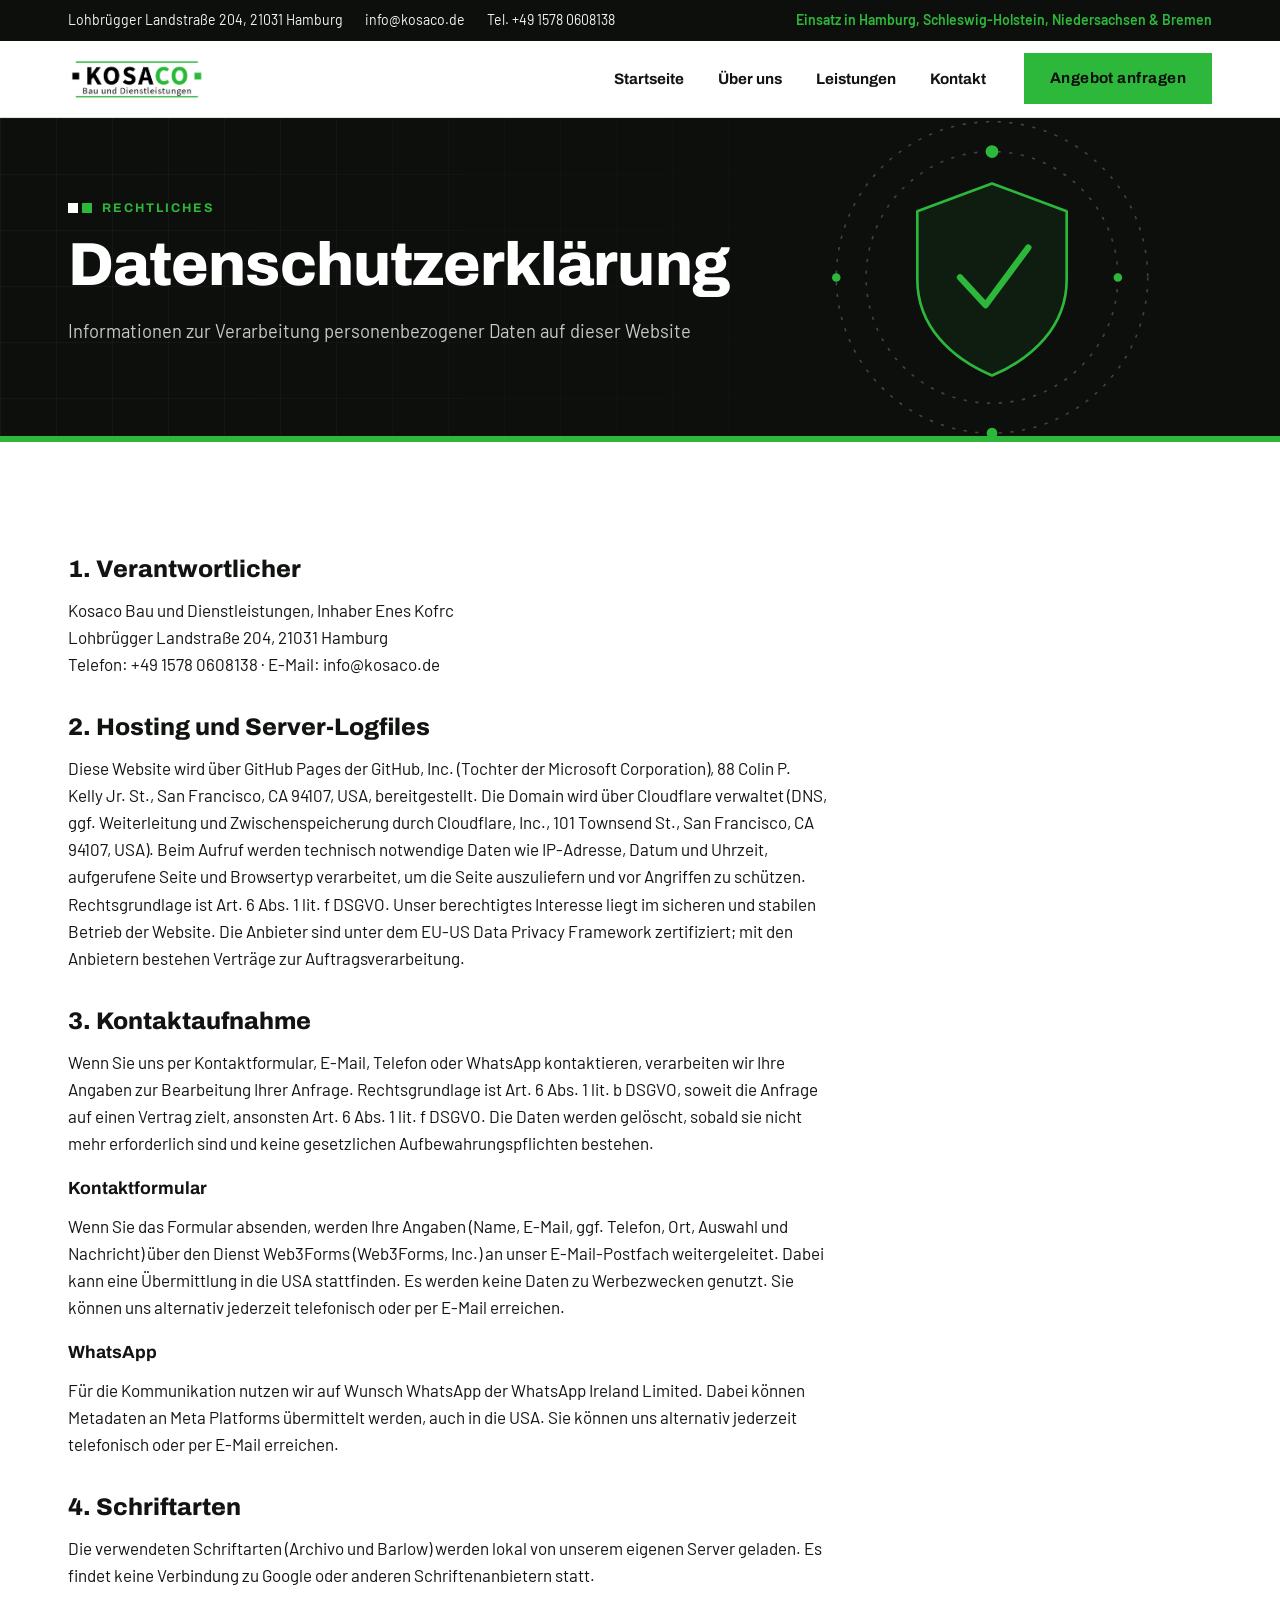
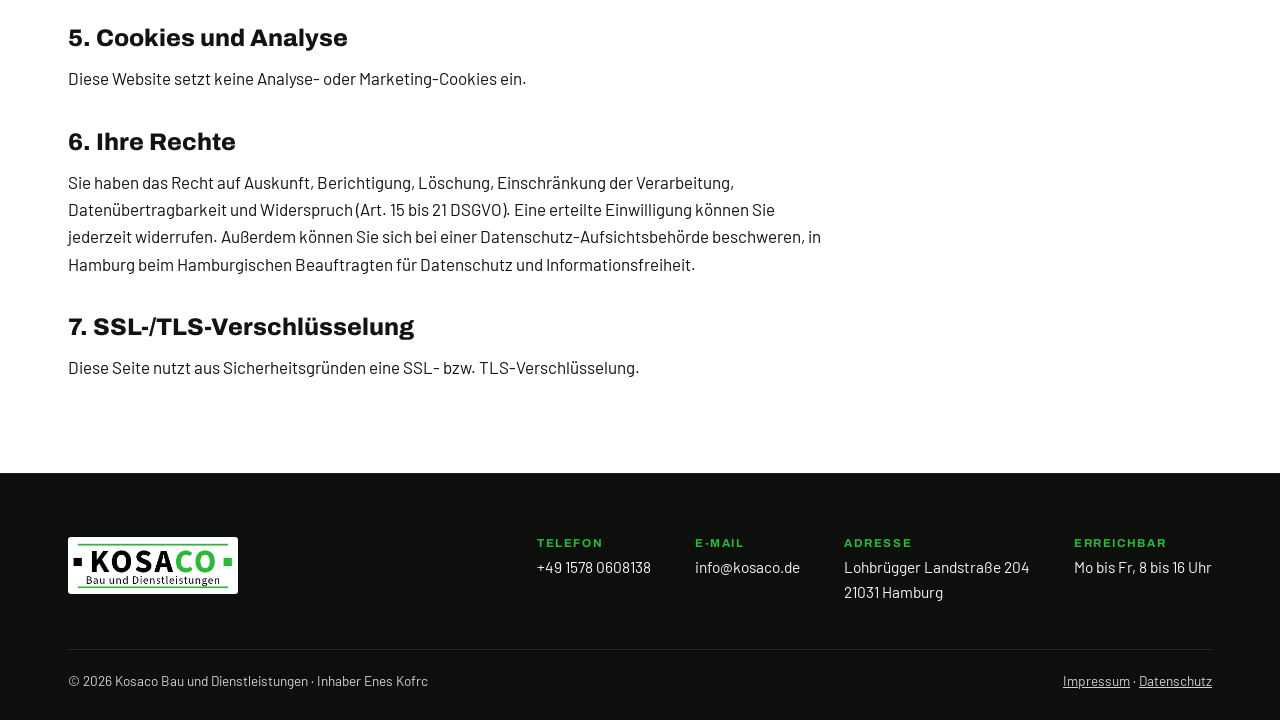
==== commit 5b226c9a: "Sachlicheres Design, drei Fotos pro Leistung, Duplikate zu Merkoslux entfernt Co-Authored-By: Claude" ====
--- a/datenschutz.html
+++ b/datenschutz.html
@@ -20,7 +20,7 @@
 <header class="site"><div class="wrap">
   <a class="logo" href="index.html" aria-label="Kosaco Startseite"><img src="logo.jpg" alt="KOSACO Bau und Dienstleistungen" width="631" height="211"></a>
   <nav class="main" id="nav" aria-label="Hauptmenü"><ul><li><a href="index.html">Startseite</a></li><li><a href="ueber-uns.html">Über uns</a></li><li><a href="leistungen.html">Leistungen</a></li><li><a href="kontakt.html">Kontakt</a></li></ul></nav>
-  <div class="head-cta"><a class="btn btn-green pulse" href="kontakt.html">Angebot anfragen</a>
+  <div class="head-cta"><a class="btn btn-green" href="kontakt.html">Angebot anfragen</a>
   <button class="menu-btn" id="menuBtn" aria-expanded="false" aria-controls="nav">Menü</button></div>
 </div></header>
 <main>
@@ -64,10 +64,6 @@
   <div class="legal"><span>© 2026 Kosaco Bau und Dienstleistungen · Inhaber Enes Kofrc</span>
   <span><a href="impressum.html">Impressum</a> · <a href="datenschutz.html">Datenschutz</a></span></div>
 </div></footer>
-<div class="float" aria-label="Schnellkontakt">
-  <a class="wa" href="https://wa.me/4915780608138" aria-label="WhatsApp schreiben"><svg viewBox="0 0 24 24" fill="#fff"><path d="M12 2a10 10 0 00-8.6 15.1L2 22l5-1.3A10 10 0 1012 2zm5.4 14.2c-.2.6-1.3 1.2-1.8 1.2-.5.1-1 .1-3.3-.8-2.8-1.2-4.6-4-4.7-4.2-.1-.2-1.1-1.5-1.1-2.9s.7-2 1-2.3c.2-.3.5-.3.7-.3h.5c.2 0 .4 0 .6.5l.9 2.1c.1.2.1.4 0 .5l-.4.6-.4.4c-.1.1-.3.3-.1.6.2.3.8 1.3 1.7 2.1 1.2 1 2.1 1.4 2.4 1.5.3.1.5.1.6-.1l.9-1c.2-.3.4-.2.7-.1l2 1c.3.1.5.2.5.3.1.2.1.6-.1 1.1z"/></svg></a>
-  <a class="tel" href="tel:+4915780608138" aria-label="Anrufen"><svg viewBox="0 0 24 24" fill="#2DB83B"><path d="M6.6 10.8a15.1 15.1 0 006.6 6.6l2.2-2.2c.3-.3.7-.4 1-.2 1.1.4 2.3.6 3.6.6.6 0 1 .4 1 1V20c0 .6-.4 1-1 1A17 17 0 013 4c0-.6.4-1 1-1h3.5c.6 0 1 .4 1 1 0 1.3.2 2.5.6 3.6.1.3 0 .7-.2 1z"/></svg></a>
-</div>
 <script src="site.js"></script>
 </body>
 </html>
--- a/styles.css
+++ b/styles.css
@@ -281,4 +281,44 @@
 .hero-shield .sh-dot{fill:#2DB83B}
 .hero-shield .sh-orbit{transform-box:view-box;transform-origin:930px 150px;animation:orbit 26s linear infinite}
 .hero-shield .sh-orbit.b{animation-duration:38s;animation-direction:reverse}
-@keyframes orbit{to{transform:rotate(360deg)}}+@keyframes orbit{to{transform:rotate(360deg)}}
+/* ===== Fotos ===== */
+.grid{grid-template-columns:repeat(3,1fr)}
+.svc{padding:0;gap:0}
+.svc-img{position:relative;aspect-ratio:4/3;overflow:hidden;background:var(--steel)}
+.svc-img img{width:100%;height:100%;object-fit:cover;display:block;transition:transform .5s}
+.svc:hover .svc-img img{transform:scale(1.05)}
+.svc .num{right:14px;top:8px;color:#fff;text-shadow:0 2px 10px rgba(0,0,0,.5);z-index:1}
+.svc-b{display:flex;flex-direction:column;gap:12px;padding:22px 24px 24px;flex:1;position:relative}
+.svc-b .svc-ico{margin-top:-48px;border:4px solid #fff;position:relative;z-index:1}
+.svc-b .svc-ico{background:var(--green-soft)}
+.mosaic{display:grid;grid-template-columns:repeat(4,1fr);gap:10px}
+.ph{display:block;overflow:hidden;aspect-ratio:4/3;background:var(--steel);cursor:zoom-in}
+.ph img{width:100%;height:100%;object-fit:cover;display:block;transition:transform .4s}
+.ph:hover img{transform:scale(1.06)}
+.mosaic .ph:first-child{grid-column:span 2;grid-row:span 2;aspect-ratio:auto}
+.gal{display:grid;grid-template-columns:repeat(4,1fr);gap:8px}
+.more-ph{margin-top:8px}.more-ph summary{cursor:pointer;font:700 .95rem var(--f-display);padding:12px 0;color:var(--green-ink)}
+.more-ph .gal{margin-top:8px}
+.legal-note{margin-top:40px;color:var(--muted);font-size:.88rem}
+.lb{position:fixed;inset:0;z-index:999;background:rgba(5,8,5,.94);display:grid;place-items:center;padding:20px}
+.lb img{max-width:100%;max-height:88vh;object-fit:contain}
+.lb button{position:absolute;background:none;border:0;color:#fff;font-size:2.4rem;line-height:1;cursor:pointer;padding:14px}
+.lb .x{top:6px;right:10px}.lb .p{left:4px;top:50%}.lb .n{right:4px;top:50%}
+@media (max-width:1100px){.grid{grid-template-columns:repeat(2,1fr)}}
+@media (max-width:760px){.grid{grid-template-columns:1fr}.mosaic{grid-template-columns:1fr 1fr}.gal{grid-template-columns:repeat(2,1fr)}}
+
+/* ===== Sachlicher Stil ===== */
+.svc{border:1px solid var(--line);border-top:4px solid var(--black)}
+.svc:hover{transform:none;box-shadow:none;border-color:var(--black)}
+.svc::after{display:none}
+.svc-img img{transition:none}.svc:hover .svc-img img{transform:none}
+.svc-b{padding:20px 22px 22px}
+.ph img{transition:none}.ph:hover img{transform:none}
+.tr-item{align-items:center}
+.gal{grid-template-columns:repeat(3,1fr);gap:10px}
+.chips span{border-radius:0;background:#fff;border:1px solid var(--line);color:var(--ink)}
+.btn{border-radius:0}
+.float{display:none!important}
+.chips-in label{border-radius:0}
+.tr-item{align-items:flex-start}
